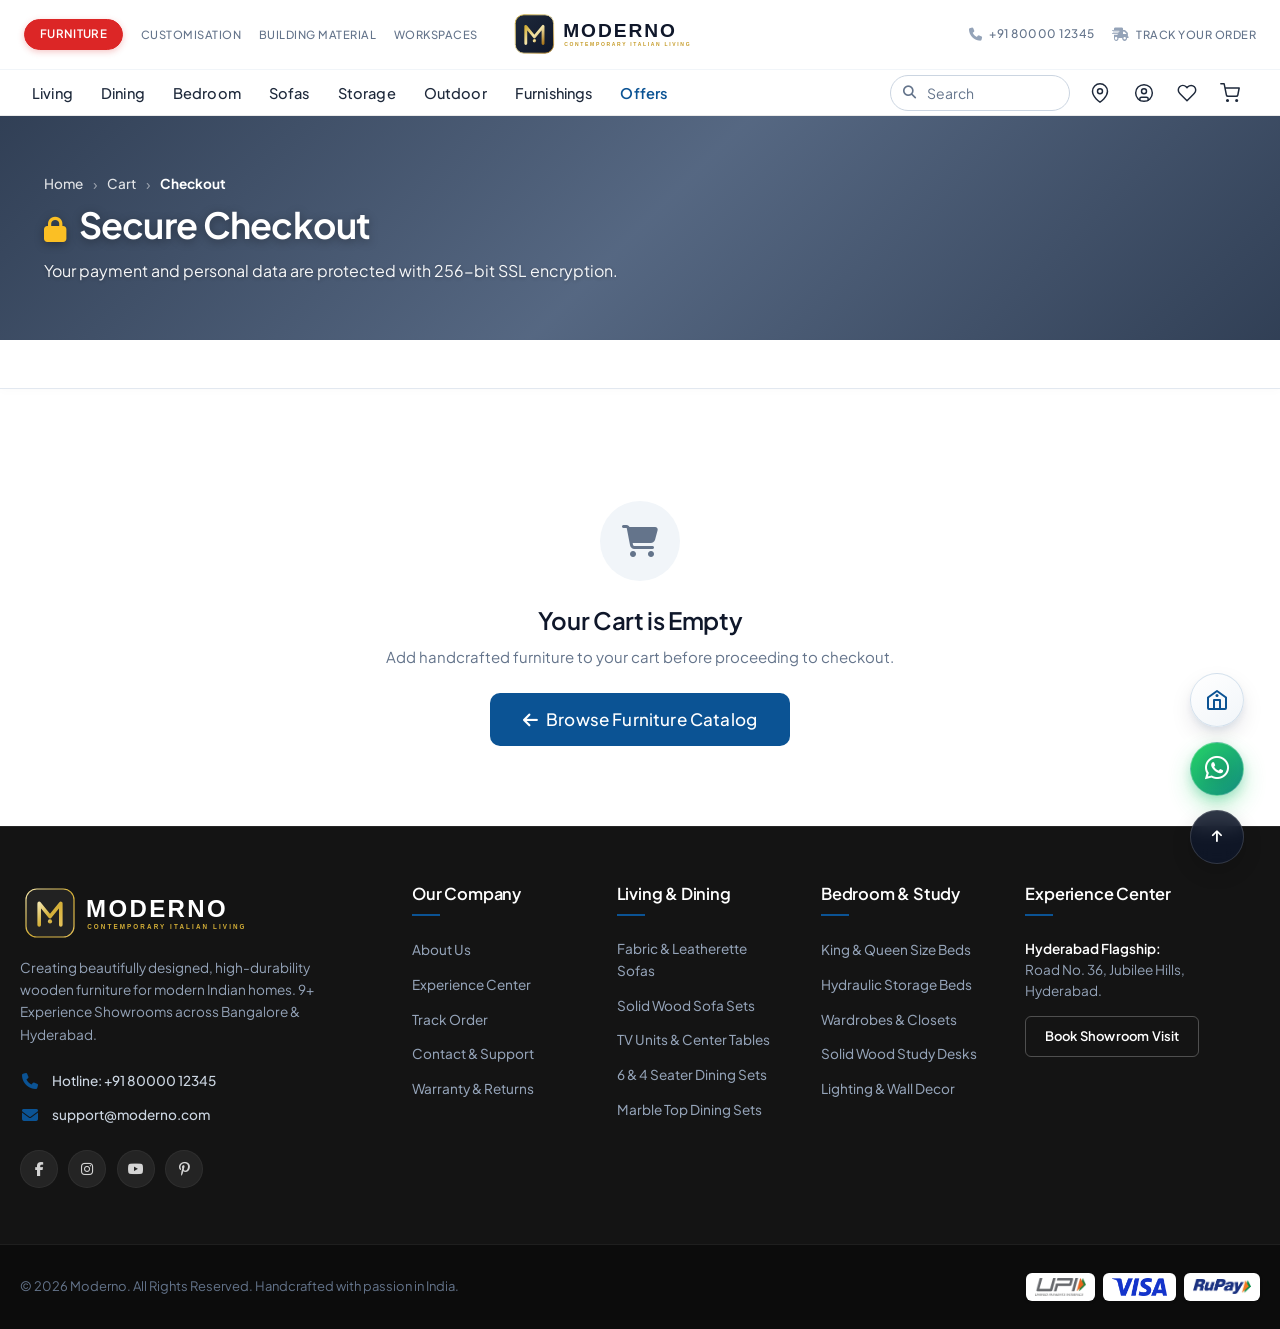
==== checkout.html @ 1d5075e1 "Initial production static deployment" ====
<!DOCTYPE html>
<html lang="en">
<head>
    <meta charset="UTF-8">
    <meta name="viewport" content="width=device-width, initial-scale=1.0">
    <title>Checkout - MODERNO</title>
    <meta name="description" content="Complete your furniture purchase securely. Multiple payment options with 100% secure checkout.">
    <meta name="keywords" content="furniture, moderno, moderno furniture, luxury furniture, wooden furniture, sofa set, sheesham dining table, hydraulic storage bed, contemporary italian furniture">
    <meta property="og:title" content="Checkout - MODERNO">
    <meta property="og:description" content="Complete your furniture purchase securely. Multiple payment options with 100% secure checkout.">
    <link rel="icon" href="images/favicon.svg?v=4b44a3b1">
    
    <!-- Font Awesome 6 Icons -->
    <link rel="stylesheet" href="https://cdnjs.cloudflare.com/ajax/libs/font-awesome/6.5.2/css/all.min.css" integrity="sha512-SnH5WK+bZxgPHs44uWIX+LLJAJ9/2PkPKZ5QiAj6Ta86w+fsb2TkcmfRyVX3pBnMFcV7oQPJkl9QevSCWr3W6A==" crossorigin="anonymous" referrerpolicy="no-referrer" />
    
    <!-- SweetAlert2 Modal Engine -->
    <script src="https://cdn.jsdelivr.net/npm/sweetalert2@11"></script>
    
    <!-- CSS Stylesheets -->
    <link rel="stylesheet" href="css/style.css?v=1791095594">
    <link rel="stylesheet" href="css/components.css?v=1791095594">
    <link rel="stylesheet" href="css/responsive.css?v=1791095594">



        <style>
        
    /* ===== MULTI-STEP CHECKOUT STYLES ===== */
    .co-hero {
        background: url("https://lookinggoodfurnituremedia.s3.amazonaws.com/default/4-636.jpg") center center / cover no-repeat !important;
        padding: 3.5rem 1.5rem;
        color: #ffffff !important;
        position: relative;
        overflow: hidden;
    }
    .co-hero::before {
        content: "";
        position: absolute;
        inset: 0;
        background: linear-gradient(135deg, rgba(13,30,56,0.85) 0%, rgba(20,45,82,0.72) 50%, rgba(13,30,56,0.85) 100%);
        z-index: 1;
    }
    .co-hero .container {
        position: relative;
        z-index: 2;
    }
    .co-hero h1 { font-size: 2.25rem; font-weight: 650; margin-bottom: 0.35rem; color: #ffffff !important; text-shadow: 0 2px 10px rgba(0,0,0,0.4); letter-spacing: -0.02em; }
    .co-hero p { font-size: 1rem; color: #ffffff !important; text-shadow: 0 1px 4px rgba(0,0,0,0.3); opacity: 0.95; font-weight: 400; line-height: 1.6; }

    /* Modern Exact Multi-Step Progress Bar matching reference design */
    .co-progress-section {
        background: #ffffff;
        border-bottom: 1px solid var(--border-color);
        padding: 1.5rem 0;
        margin-bottom: 2rem;
        box-shadow: 0 2px 10px rgba(0,0,0,0.02);
    }
    .co-steps {
        display: flex;
        align-items: center;
        justify-content: space-between;
        max-width: 900px;
        margin: 0 auto;
        padding: 0 1rem;
    }
    .co-step {
        display: flex;
        align-items: center;
        gap: 0.65rem;
        flex-shrink: 0;
        cursor: pointer;
        transition: all 0.2s ease;
        user-select: none;
    }
    .co-step.disabled {
        cursor: not-allowed;
        opacity: 0.85;
    }
    .co-step-num {
        width: 32px;
        height: 32px;
        border-radius: 50%;
        border: 2px solid #d1d5db;
        display: flex;
        align-items: center;
        justify-content: center;
        font-size: 0.8125rem;
        font-weight: 600;
        color: #6b7280;
        background: #ffffff;
        transition: all 0.3s cubic-bezier(0.4, 0, 0.2, 1);
        flex-shrink: 0;
    }
    .co-step.active .co-step-num {
        background: #0b5394;
        border-color: #0b5394;
        color: #ffffff;
        box-shadow: 0 0 0 4px rgba(11, 83, 148, 0.18);
        transform: scale(1.05);
    }
    .co-step.done .co-step-num {
        background: #16a34a;
        border-color: #16a34a;
        color: #ffffff;
    }
    .co-step.done .co-step-num i {
        font-size: 0.8125rem;
    }
    .co-step-label {
        font-size: 0.875rem;
        font-weight: 500;
        color: #6b7280;
        white-space: nowrap;
        transition: color 0.2s ease;
    }
    .co-step.active .co-step-label {
        color: #0b5394;
        font-weight: 600;
    }
    .co-step.done .co-step-label {
        color: #16a34a;
        font-weight: 600;
    }
    .co-step-line {
        flex: 1;
        height: 2.5px;
        background: #e5e7eb;
        margin: 0 1rem;
        min-width: 24px;
        transition: background 0.4s ease;
        border-radius: 999px;
    }
    .co-step-line.done {
        background: #16a34a;
    }

    /* Checkout 2-Column Grid Layout */
    .co-layout {
        display: grid;
        grid-template-columns: 1fr 380px;
        gap: 2rem;
        align-items: start;
        padding-bottom: 5rem;
    }

    /* Step Panels */
    .co-step-panel {
        display: none;
        animation: fadeIn 0.3s ease-in-out;
    }
    .co-step-panel.active {
        display: block;
    }
    @keyframes fadeIn {
        from { opacity: 0; transform: translateY(8px); }
        to { opacity: 1; transform: translateY(0); }
    }

    /* Form Cards */
    .co-card {
        background: #ffffff;
        border: 1px solid var(--border-color);
        border-radius: 16px;
        overflow: hidden;
        margin-bottom: 1.5rem;
        box-shadow: 0 2px 8px rgba(0,0,0,0.03);
    }
    .co-card-header {
        display: flex;
        align-items: center;
        justify-content: space-between;
        padding: 1.1rem 1.5rem;
        background: var(--bg-utility);
        border-bottom: 1px solid var(--border-color);
    }
    .co-card-header-left {
        display: flex;
        align-items: center;
        gap: 0.75rem;
    }
    .co-card-icon {
        width: 36px;
        height: 36px;
        border-radius: 10px;
        background: linear-gradient(135deg, var(--primary), #1e3a68);
        color: #ffffff;
        display: flex;
        align-items: center;
        justify-content: center;
        font-size: 1rem;
        flex-shrink: 0;
    }
    .co-card-header h3 { font-size: 1.05rem; font-weight: 600; color: var(--text-main); margin: 0; }
    .co-card-body { padding: 1.5rem; }

    /* Form Inputs */
    .co-form-row { display: grid; grid-template-columns: 1fr 1fr; gap: 1rem; margin-bottom: 1rem; }
    .co-form-row.single { grid-template-columns: 1fr; }
    .co-form-row.triple { grid-template-columns: 1fr 1fr 1fr; }
    .co-field { display: flex; flex-direction: column; gap: 0.4rem; }
    .co-label { font-size: 0.8125rem; font-weight: 500; color: var(--text-main); }
    .co-label .req { color: #ef4444; }
    .co-input, .co-select, .co-textarea {
        padding: 0.75rem 1rem;
        border: 1.5px solid var(--border-color);
        border-radius: 10px;
        font-size: 0.875rem;
        font-family: inherit;
        color: var(--text-main);
        background: #ffffff;
        transition: border-color 0.2s, box-shadow 0.2s;
        width: 100%;
        box-sizing: border-box;
    }
    .co-input:focus, .co-select:focus, .co-textarea:focus {
        outline: none;
        border-color: var(--primary);
        box-shadow: 0 0 0 3px rgba(11,83,148,0.12);
    }
    .co-input.error, .co-select.error {
        border-color: #ef4444 !important;
        box-shadow: 0 0 0 3px rgba(239,68,68,0.12) !important;
    }
    .co-input-icon-wrap { position: relative; }
    .co-input-icon-wrap .co-input { padding-left: 2.75rem; }
    .co-input-icon {
        position: absolute;
        left: 1rem;
        top: 50%;
        transform: translateY(-50%);
        color: var(--text-muted);
        font-size: 0.9375rem;
        pointer-events: none;
    }
    .co-textarea { resize: vertical; min-height: 80px; }
    .field-hint { font-size: 0.725rem; color: var(--text-muted); font-weight: 400; }

    /* Summary Review Pill inside steps */
    .co-review-box {
        background: #f8fafc;
        border: 1px solid var(--border-color);
        border-radius: 12px;
        padding: 1rem 1.25rem;
        margin-bottom: 1.25rem;
        display: flex;
        align-items: center;
        justify-content: space-between;
    }
    .co-review-info { font-size: 0.875rem; color: var(--text-main); line-height: 1.5; font-weight: 400; }
    .co-review-title { font-weight: 600; font-size: 0.9375rem; margin-bottom: 0.2rem; color: var(--text-main); }
    .co-edit-btn {
        background: none;
        border: 1px solid var(--primary);
        color: var(--primary);
        font-size: 0.75rem;
        font-weight: 500;
        padding: 0.35rem 0.85rem;
        border-radius: 8px;
        cursor: pointer;
        transition: all 0.2s;
    }
    .co-edit-btn:hover { background: var(--primary); color: #fff; }

    /* Delivery / Shipping Options */
    .delivery-options { display: flex; flex-direction: column; gap: 0.85rem; }
    .delivery-option {
        display: flex;
        align-items: center;
        gap: 1rem;
        padding: 1.1rem 1.25rem;
        border: 1.5px solid var(--border-color);
        border-radius: 12px;
        cursor: pointer;
        transition: all 0.2s;
        background: #ffffff;
    }
    .delivery-option:hover { border-color: var(--primary); background: #f0f7ff; }
    .delivery-option.selected { border-color: var(--primary); background: #f0f7ff; box-shadow: 0 0 0 2px rgba(11,83,148,0.15); }
    .delivery-option input[type="radio"] { accent-color: var(--primary); width: 18px; height: 18px; flex-shrink: 0; }
    .delivery-option-icon { width: 44px; height: 44px; border-radius: 10px; background: #e0f2fe; color: #0284c7; display: flex; align-items: center; justify-content: center; font-size: 1.2rem; flex-shrink: 0; }
    .delivery-option-info { flex: 1; }
    .delivery-option-title { font-size: 0.9375rem; font-weight: 600; color: var(--text-main); }
    .delivery-option-desc { font-size: 0.75rem; color: var(--text-muted); margin-top: 0.15rem; font-weight: 400; }
    .delivery-option-price { font-size: 0.875rem; font-weight: 600; color: #16a34a; }

    /* Payment Options */
    .payment-options { display: flex; flex-direction: column; gap: 0.85rem; }
    .payment-option {
        display: flex;
        align-items: center;
        gap: 1rem;
        padding: 1.1rem 1.25rem;
        border: 1.5px solid var(--border-color);
        border-radius: 12px;
        cursor: pointer;
        transition: all 0.2s;
        background: #ffffff;
    }
    .payment-option:hover { border-color: var(--primary); background: #f0f7ff; }
    .payment-option.selected { border-color: var(--primary); background: #f0f7ff; box-shadow: 0 0 0 2px rgba(11,83,148,0.15); }
    .payment-option input[type="radio"] { accent-color: var(--primary); width: 18px; height: 18px; flex-shrink: 0; }
    .payment-option-icon { width: 44px; height: 44px; border-radius: 10px; background: #f8fafc; border: 1px solid var(--border-color); color: var(--primary); display: flex; align-items: center; justify-content: center; font-size: 1.25rem; flex-shrink: 0; }
    .payment-option-info { flex: 1; }
    .payment-option-title { font-size: 0.9375rem; font-weight: 600; color: var(--text-main); }
    .payment-option-sub { font-size: 0.75rem; color: var(--text-muted); margin-top: 0.15rem; font-weight: 400; }
    .payment-option-badge { font-size: 0.7rem; font-weight: 600; background: #dcfce7; color: #15803d; border-radius: 999px; padding: 0.2rem 0.65rem; white-space: nowrap; }

    /* Step Navigation Buttons */
    .co-step-actions {
        display: flex;
        align-items: center;
        justify-content: space-between;
        gap: 1rem;
        margin-top: 1.5rem;
        flex-wrap: wrap;
    }
    .co-btn-next {
        padding: 0.9rem 1.8rem;
        font-size: 0.9375rem;
        font-weight: 500;
        border-radius: 12px;
        background: linear-gradient(135deg, var(--primary) 0%, #1e3a68 100%);
        color: #ffffff;
        border: none;
        cursor: pointer;
        transition: all 0.25s;
        display: inline-flex;
        align-items: center;
        gap: 0.6rem;
        margin-left: auto;
    }
    .co-btn-next:hover { transform: translateY(-2px); box-shadow: 0 8px 24px rgba(11,83,148,0.3); }
    .co-btn-back {
        padding: 0.9rem 1.4rem;
        font-size: 0.875rem;
        font-weight: 500;
        border-radius: 12px;
        background: #ffffff;
        color: var(--text-main);
        border: 1.5px solid var(--border-color);
        cursor: pointer;
        transition: all 0.2s;
        display: inline-flex;
        align-items: center;
        gap: 0.5rem;
    }
    .co-btn-back:hover { background: #f8fafc; border-color: var(--text-muted); }

    /* Place Order Button */
    .co-place-btn {
        width: 100%;
        padding: 1.15rem;
        font-size: 1.05rem;
        font-weight: 500;
        border-radius: 12px;
        background: linear-gradient(135deg, #16a34a 0%, #15803d 100%);
        color: #ffffff;
        border: none;
        cursor: pointer;
        transition: all 0.25s;
        display: flex;
        align-items: center;
        justify-content: center;
        gap: 0.6rem;
        margin-top: 1rem;
    }
    .co-place-btn:hover { transform: translateY(-2px); box-shadow: 0 8px 24px rgba(22, 163, 74, 0.35); }
    .co-place-btn:disabled { opacity: 0.75; cursor: not-allowed; transform: none; }

    /* Right Order Summary Sticky */
    .co-summary-panel { position: sticky; top: 100px; }
    .co-summary-card { background: #ffffff; border: 1px solid var(--border-color); border-radius: 16px; overflow: hidden; margin-bottom: 1rem; box-shadow: 0 2px 8px rgba(0,0,0,0.03); }
    .co-summary-header { padding: 1.1rem 1.5rem; background: var(--bg-utility); border-bottom: 1px solid var(--border-color); font-size: 1rem; font-weight: 600; color: var(--text-main); display: flex; align-items: center; justify-content: space-between; }
    .co-summary-body { padding: 1.25rem 1.5rem; }

    .co-order-item { display: flex; gap: 0.85rem; padding: 0.75rem 0; border-bottom: 1px dashed var(--border-color); }
    .co-order-item:last-child { border-bottom: none; }
    .co-order-item-img { width: 56px; height: 50px; border-radius: 8px; overflow: hidden; border: 1px solid var(--border-color); background: #f8fafc; flex-shrink: 0; }
    .co-order-item-img img { width: 100%; height: 100%; object-fit: contain; padding: 3px; }
    .co-order-item-info { flex: 1; min-width: 0; }
    .co-order-item-name { font-size: 0.8125rem; font-weight: 600; color: var(--text-main); line-height: 1.35; margin-bottom: 0.2rem; }
    .co-order-item-meta { font-size: 0.7rem; color: var(--text-muted); font-weight: 400; }
    .co-order-item-price { font-size: 0.875rem; font-weight: 600; color: var(--text-main); white-space: nowrap; }

    .co-total-row { display: flex; justify-content: space-between; align-items: center; padding: 0.5rem 0; font-size: 0.8125rem; border-bottom: 1px dashed var(--border-color); }
    .co-total-row:last-child { border-bottom: none; }
    .co-total-row .label { color: var(--text-muted); font-weight: 500; }
    .co-total-row .val { font-weight: 600; color: var(--text-main); }
    .co-total-row.grand { padding-top: 0.85rem; margin-top: 0.35rem; border-top: 2px solid var(--border-color); border-bottom: none; }
    .co-total-row.grand .label { font-weight: 600; color: var(--text-main); font-size: 1rem; }
    .co-total-row.grand .val { font-weight: 650; color: #0b5394; font-size: 1.25rem; }
    .co-total-row.savings .val { color: #16a34a; }

    .co-trust-strip { display: flex; align-items: center; justify-content: center; gap: 1.5rem; padding: 0.85rem; background: linear-gradient(90deg,#f0fdf4,#f0f7ff); border-radius: 10px; margin-bottom: 1rem; flex-wrap: wrap; }
    .co-trust-item { display: flex; align-items: center; gap: 0.4rem; font-size: 0.725rem; font-weight: 500; color: var(--text-muted); }
    .co-trust-item i { color: #16a34a; font-size: 0.875rem; }

    /* Empty Cart State */
    .co-empty { text-align: center; padding: 5rem 2rem; }
    .co-empty-icon { width: 80px; height: 80px; background: #f1f5f9; border-radius: 50%; display: flex; align-items: center; justify-content: center; margin: 0 auto 1.5rem; color: var(--text-muted); font-size: 2rem; }
    .co-empty h3 { font-size: 1.5rem; font-weight: 600; margin-bottom: 0.5rem; letter-spacing: -0.015em; }
    .co-empty p { color: var(--text-muted); margin-bottom: 1.5rem; font-weight: 400; line-height: 1.6; }

    /* Order Placed Success Screen */
    .co-success {
        display: none;
        text-align: center;
        padding: 4rem 2rem;
        background: #ffffff;
        border: 1px solid var(--border-color);
        border-radius: 16px;
        margin-bottom: 4rem;
        box-shadow: 0 8px 30px rgba(0,0,0,0.06);
    }
    .co-success-icon {
        width: 88px;
        height: 88px;
        border-radius: 50%;
        background: linear-gradient(135deg, #dcfce7, #bbf7d0);
        color: #16a34a;
        display: flex;
        align-items: center;
        justify-content: center;
        margin: 0 auto 1.5rem;
        font-size: 2.5rem;
        animation: scalePop 0.5s cubic-bezier(0.175, 0.885, 0.32, 1.275);
    }
    @keyframes scalePop { 0% { transform: scale(0); } 100% { transform: scale(1); } }
    .co-success h2 { font-size: 2.25rem; font-weight: 650; color: #15803d; margin-bottom: 0.5rem; letter-spacing: -0.02em; }
    .co-success p { color: var(--text-muted); max-width: 520px; margin: 0 auto 1.75rem; line-height: 1.65; font-size: 0.95rem; font-weight: 400; }
    .co-order-id { background: #f0fdf4; border: 1.5px solid #86efac; border-radius: 12px; padding: 0.85rem 1.75rem; display: inline-block; font-size: 1rem; font-weight: 600; color: #15803d; margin-bottom: 2rem; }

    @keyframes spin { from{transform:rotate(0deg)} to{transform:rotate(360deg)} }

    @media (max-width: 900px) {
        .co-layout { grid-template-columns: 1fr; }
        .co-summary-panel { position: static; }
        .co-steps { overflow-x: auto; padding-bottom: 0.5rem; }
        .co-step-label { font-size: 0.75rem; }
    }
    @media (max-width: 600px) {
        .co-form-row { grid-template-columns: 1fr; }
        .co-form-row.triple { grid-template-columns: 1fr 1fr; }
        .co-hero h1 { font-size: 1.4rem; }
        .co-step-line { min-width: 12px; margin: 0 0.4rem; }
    }
    </style>
        <script>
        window.isUserLoggedIn = false;
    </script>
</head>
<body>


    <!-- 2. TOP UTILITY & BRAND BAR (SCROLLS NATURALLY) -->
    <div class="site-header-top">
        <div class="header-top-container">
                <!-- Left Department Tabs / Links -->
                <div class="top-nav-left-links">
                    <a href="shop.html" class="top-nav-pill-btn active">FURNITURE</a>
                    <a href="about#customisation" class="top-nav-text-link">CUSTOMISATION</a>
                    <a href="shop.html?category=material-timber" class="top-nav-text-link">BUILDING MATERIAL</a>
                    <a href="shop.html?category=office" class="top-nav-text-link">WORKSPACES</a>
                </div>

                <!-- Center Brand Logo -->
                <div class="top-nav-center-logo">
                    <a href="index.html" class="brand-logo" aria-label="MODERNO Home">
                        <img src="images/logo.svg" alt="MODERNO Logo" onerror="this.style.display='none'; this.nextElementSibling.style.display='flex';">
                        <div class="logo-fallback" style="display:none;">
                            <span class="brand-title">MODERNO</span>
                            <span class="brand-sub">LUXURY FURNITURE</span>
                        </div>
                    </a>
                </div>

                <!-- Right Utility Links (Phone, Track Order) -->
                <div class="top-nav-right-links">
                    <a href="tel:+918000012345" class="top-nav-util-item top-nav-phone-item" title="Call Us Toll Free">
                        <i class="fa-solid fa-phone top-nav-icon"></i>
                        <span class="top-nav-phone-text">+91 80000 12345</span>
                    </a>
                    <a href="track-order.html" class="top-nav-util-item top-nav-desktop-only" title="Track Your Order">
                        <i class="fa-solid fa-truck-fast top-nav-icon"></i>
                        <span>TRACK YOUR ORDER</span>
                    </a>

                    <!-- Mobile-Only 3 Top Header Actions: Search, Visit Store, Wishlist -->
                    <button type="button" class="top-nav-mobile-btn mobile-search-btn" onclick="toggleMobileSearch()" title="Search Products" aria-label="Search Products">
                        <svg viewBox="0 0 24 24" width="16" height="16" fill="none" stroke="currentColor" stroke-width="2" stroke-linecap="round" stroke-linejoin="round">
                            <circle cx="11" cy="11" r="8"></circle>
                            <line x1="21" y1="21" x2="16.65" y2="16.65"></line>
                        </svg>
                    </button>
                    <a href="stores.html" class="top-nav-mobile-btn mobile-store-btn" title="Find a Store" aria-label="Find a Store">
                        <svg viewBox="0 0 24 24" width="16" height="16" fill="none" stroke="currentColor" stroke-width="1.8" stroke-linecap="round" stroke-linejoin="round">
                            <path d="M21 10c0 7-9 13-9 13s-9-6-9-13a9 9 0 0 1 18 0z"></path>
                            <circle cx="12" cy="10" r="3"></circle>
                        </svg>
                    </a>
                    <a href="wishlist.html" class="top-nav-mobile-btn mobile-wishlist-btn" onclick="handleWishlistButtonClick(event)" title="Wishlist" aria-label="Wishlist">
                        <svg viewBox="0 0 24 24" width="16" height="16" fill="none" stroke="currentColor" stroke-width="1.8" stroke-linecap="round" stroke-linejoin="round">
                            <path d="M20.84 4.61a5.5 5.5 0 0 0-7.78 0L12 5.67l-1.06-1.06a5.5 5.5 0 0 0-7.78 7.78l1.06 1.06L12 21.23l7.78-7.78 1.06-1.06a5.5 5.5 0 0 0 0-7.78z"></path>
                        </svg>
                        <span class="action-badge wishlist-count-badge" style="display:none;">0</span>
                    </a>

                    <!-- Mobile Menu Hamburger Button -->
                    <button type="button" class="header-menu-hamburger mobile-only-hamburger" id="mobileMenuBtn" onclick="openMobileNav()" title="Open Navigation Menu" aria-label="Open Navigation Menu">
                        <span class="hamburger-line"></span>
                        <span class="hamburger-line"></span>
                        <span class="hamburger-line"></span>
                    </button>
                </div>
            </div>
        </div>

        <!-- Mobile Expandable Search Bar -->
        <div class="mobile-search-bar-wrap" id="mobileSearchWrap">
            <div class="mobile-search-inner-box">
                <form class="mobile-search-form" action="shop.html" method="GET">
                    <i class="fa-solid fa-magnifying-glass mobile-search-form-icon"></i>
                    <input type="text" name="search" id="mobileSearchInput" class="search-input mobile-search-input" placeholder="Search sofas, beds, dining sets..." autocomplete="off">
                    <button type="button" class="mobile-search-clear-btn" onclick="toggleMobileSearch(false)" aria-label="Close search">
                        <i class="fa-solid fa-xmark"></i>
                    </button>
                </form>
                <div class="search-dropdown mobile-search-dropdown" id="mobileSearchDropdown"></div>
            </div>
        </div>

        <script>
            function toggleMobileSearch(forceState) {
                const searchWrap = document.getElementById('mobileSearchWrap');
                const searchInput = document.getElementById('mobileSearchInput');
                if (!searchWrap) return;
                
                const shouldOpen = (forceState !== undefined) ? forceState : !searchWrap.classList.contains('active');
                if (shouldOpen) {
                    searchWrap.classList.add('active');
                    setTimeout(() => { if (searchInput) searchInput.focus(); }, 100);
                } else {
                    searchWrap.classList.remove('active');
                    const dropdown = document.getElementById('mobileSearchDropdown');
                    if (dropdown) dropdown.classList.remove('active');
                }
            }

            function toggleHeaderSearch(forceState) {
                const searchBar = document.getElementById('headerSearchBar');
                const searchInput = document.getElementById('headerSearchInput');
                if (!searchBar) return;
                
                const shouldOpen = (forceState !== undefined) ? forceState : !searchBar.classList.contains('active');
                if (shouldOpen) {
                    searchBar.classList.add('active');
                    setTimeout(() => { if (searchInput) searchInput.focus(); }, 100);
                } else {
                    searchBar.classList.remove('active');
                    const dropdown = document.getElementById('headerSearchDropdown');
                    if (dropdown) dropdown.classList.remove('active');
                }
            }
            document.addEventListener('keydown', function(e) {
                if (e.key === 'Escape') {
                    toggleHeaderSearch(false);
                    toggleMobileSearch(false);
                }
            });
            document.addEventListener('click', function(e) {
                if (!e.target.closest('#mobileSearchWrap') && !e.target.closest('.mobile-search-btn')) {
                    const searchWrap = document.getElementById('mobileSearchWrap');
                    if (searchWrap && searchWrap.classList.contains('active')) {
                        toggleMobileSearch(false);
                    }
                }
            });
        </script>


    <!-- 3. STICKY SECONDARY NAVBAR (FIXED AT TOP ON SCROLL) -->
    <header class="site-header">
        <nav class="header-nav">
            <div class="header-nav-container">
                <!-- Left/Center: Dynamic Category Navigation Links -->
                <ul class="nav-list">
                                            <li class="nav-item has-dropdown  ">
                            <a href="shop.html?category=living" class="nav-link  ">
                                <span>Living</span>
                            </a>
                            
                                                        <div class="mega-dropdown dynamic-nav-dropdown">
                                <div class="mega-dropdown-split-grid">
                                    <!-- Left Side: Balanced Columns with Vertical Dividers -->
                                                                        <div class="mega-nav-columns-wrap">
                                                                                    <div class="mega-nav-col">
                                                <h4 class="mega-nav-col-title">
                                                                                                            <a href="shop.html?category=living">
                                                            <span class="mega-heading-icon" style="width:20px; height:20px;" aria-hidden="true"><svg viewBox="0 0 24 24" fill="none" xmlns="http://www.w3.org/2000/svg" style="width:100%; height:100%; display:block;">
                <!-- Tall elegant chair backrest with vertical slats -->
                <path d="M7 3C7 2.4 7.4 2 8 2H16C16.6 2 17 2.4 17 3V11H7V3Z" fill="#0B5394"/>
                <line x1="10" y1="3" x2="10" y2="10" stroke="#083E70" stroke-width="1.2"/>
                <line x1="14" y1="3" x2="14" y2="10" stroke="#083E70" stroke-width="1.2"/>
                <!-- Red padded seat cushion -->
                <rect x="5" y="11" width="14" height="4" rx="1.5" fill="#C8102E"/>
                <!-- Splayed chair legs & stretcher -->
                <line x1="7" y1="15" x2="5" y2="22" stroke="#0B5394" stroke-width="1.8" stroke-linecap="round"/>
                <line x1="17" y1="15" x2="19" y2="22" stroke="#0B5394" stroke-width="1.8" stroke-linecap="round"/>
                <line x1="6" y1="18.5" x2="18" y2="18.5" stroke="#083E70" stroke-width="1.2"/>
            </svg></span>                                                            <span class="mega-heading-title-text">Living Chairs</span>
                                                        </a>
                                                                                                    </h4>
                                                <ul class="mega-nav-col-list">
                                                                                                            <li>
                                                            <a href="shop.html?category=living">
                                                                All Living Chairs                                                                                                                            </a>
                                                        </li>
                                                                                                            <li>
                                                            <a href="shop.html?category=living&amp;type=armchair">
                                                                Armchairs                                                                                                                            </a>
                                                        </li>
                                                                                                            <li>
                                                            <a href="shop.html?category=living&amp;type=lounge">
                                                                Lounge Chairs                                                                                                                            </a>
                                                        </li>
                                                                                                            <li>
                                                            <a href="shop.html?category=recliners">
                                                                Recliners                                                                                                                            </a>
                                                        </li>
                                                                                                            <li>
                                                            <a href="shop.html?category=living&amp;type=rocking">
                                                                Rocking Chairs                                                                                                                            </a>
                                                        </li>
                                                                                                            <li>
                                                            <a href="shop.html?category=living&amp;type=accent">
                                                                Accent Chairs                                                                                                                            </a>
                                                        </li>
                                                                                                    </ul>
                                            </div>
                                                                                    <div class="mega-nav-col">
                                                <h4 class="mega-nav-col-title">
                                                                                                            <a href="shop.html?category=coffee-tables">
                                                            <span class="mega-heading-icon" style="width:20px; height:20px;" aria-hidden="true"><svg viewBox="0 0 24 24" fill="none" xmlns="http://www.w3.org/2000/svg" style="width:100%; height:100%; display:block;">
                <!-- Red coffee cup with steam -->
                <rect x="9" y="4" width="3" height="3" rx="0.6" fill="#C8102E"/>
                <path d="M12 5H13C13.5 5 13.5 6.5 13 6.5H12" stroke="#C8102E" stroke-width="0.8"/>
                <!-- Blue oval coffee table top -->
                <ellipse cx="12" cy="10" rx="10" ry="3.5" fill="#0B5394"/>
                <!-- Red magazine/runner underlay -->
                <rect x="14" y="9" width="4" height="1.5" rx="0.4" fill="#C8102E"/>
                <!-- Mid-century angled legs -->
                <line x1="6" y1="12" x2="4" y2="21" stroke="#0B5394" stroke-width="1.8" stroke-linecap="round"/>
                <line x1="18" y1="12" x2="20" y2="21" stroke="#0B5394" stroke-width="1.8" stroke-linecap="round"/>
                <line x1="12" y1="13" x2="12" y2="20" stroke="#0B5394" stroke-width="1.5" stroke-linecap="round"/>
            </svg></span>                                                            <span class="mega-heading-title-text">Table</span>
                                                        </a>
                                                                                                    </h4>
                                                <ul class="mega-nav-col-list">
                                                                                                            <li>
                                                            <a href="shop.html?category=coffee-tables">
                                                                All Tables                                                                                                                            </a>
                                                        </li>
                                                                                                            <li>
                                                            <a href="shop.html?category=coffee-tables">
                                                                Coffee Tables                                                                                                                            </a>
                                                        </li>
                                                                                                            <li>
                                                            <a href="shop.html?category=coffee-tables">
                                                                Side &amp; End Tables                                                                                                                            </a>
                                                        </li>
                                                                                                            <li>
                                                            <a href="shop.html?category=coffee-tables">
                                                                Console Tables                                                                                                                            </a>
                                                        </li>
                                                                                                            <li>
                                                            <a href="shop.html?category=coffee-tables">
                                                                Nest of Tables                                                                                                                            </a>
                                                        </li>
                                                                                                    </ul>
                                            </div>
                                                                                    <div class="mega-nav-col">
                                                <h4 class="mega-nav-col-title">
                                                                                                            <a href="shop.html?category=storage">
                                                            <span class="mega-heading-icon" style="width:20px; height:20px;" aria-hidden="true"><svg viewBox="0 0 24 24" fill="none" xmlns="http://www.w3.org/2000/svg" style="width:100%; height:100%; display:block;">
                <!-- TV screen -->
                <rect x="6" y="3" width="12" height="8" rx="1" fill="#0B5394"/>
                <rect x="8" y="4.5" width="8" height="5" rx="0.5" fill="#C8102E"/>
                <line x1="12" y1="11" x2="12" y2="13" stroke="#0B5394" stroke-width="2"/>
                <!-- Wide TV Console Credenza -->
                <rect x="2" y="13" width="20" height="7" rx="1.5" fill="#0B5394"/>
                <!-- 3 Red Media Bays -->
                <rect x="4" y="15" width="4.5" height="3.5" rx="0.6" fill="#C8102E"/>
                <rect x="9.75" y="15" width="4.5" height="3.5" rx="0.6" fill="#C8102E"/>
                <rect x="15.5" y="15" width="4.5" height="3.5" rx="0.6" fill="#C8102E"/>
                <line x1="5" y1="20" x2="4" y2="23" stroke="#0B5394" stroke-width="1.8" stroke-linecap="round"/>
                <line x1="19" y1="20" x2="20" y2="23" stroke="#0B5394" stroke-width="1.8" stroke-linecap="round"/>
            </svg></span>                                                            <span class="mega-heading-title-text">Living Storage</span>
                                                        </a>
                                                                                                    </h4>
                                                <ul class="mega-nav-col-list">
                                                                                                            <li>
                                                            <a href="shop.html?category=storage">
                                                                All Living Storage                                                                                                                            </a>
                                                        </li>
                                                                                                            <li>
                                                            <a href="shop.html?category=tv-units">
                                                                TV Units                                                                                                                            </a>
                                                        </li>
                                                                                                            <li>
                                                            <a href="shop.html?category=bookshelves">
                                                                Bookshelves                                                                                                                            </a>
                                                        </li>
                                                                                                            <li>
                                                            <a href="shop.html?category=shoe-racks">
                                                                Shoe Racks                                                                                                                            </a>
                                                        </li>
                                                                                                            <li>
                                                            <a href="shop.html?category=storage">
                                                                Display Units                                                                                                                            </a>
                                                        </li>
                                                                                                    </ul>
                                            </div>
                                                                            </div>
                                    
                                    <!-- Right Side: 3 Promotional Cards / Showcases (Durian Style) -->
                                                                        <div class="mega-promo-cards-wrap">
                                                                                                                                    <!-- Card Style 1: Gold / Mustard Typography Offer Banner -->
                                                <a href="shop.html?category=living" class="mega-promo-card mega-promo-card-gold" title="Furniture Built for the Way">
                                                    <div class="gold-banner-inner">
                                                        <span class="gold-banner-tag">Furniture Built</span>
                                                        <span class="gold-banner-mid">for the Way</span>
                                                        <span class="gold-banner-life">LIFE ACTUALLY HAPPENS</span>
                                                        <div class="gold-banner-offer-box">
                                                            <span class="gold-banner-offer-sub">NOW AT UPTO</span>
                                                            <span class="gold-banner-offer-pct">50<span class="pct-sign">%<sup>*</sup></span></span>
                                                            <span class="gold-banner-off">OFF</span>
                                                        </div>
                                                    </div>
                                                </a>
                                                                                                                                                                                <!-- Card Style 2: Showroom Photo / New Designs Showcase with CTA -->
                                                <a href="stores.html" class="mega-promo-card mega-promo-card-showcase" title="The Sale Feels Better In Store">
                                                    <div class="mega-promo-showcase-img-box">
                                                        <img src="images/promo_instore_bedroom.jpg" alt="The Sale Feels Better In Store" class="mega-promo-showcase-img" loading="lazy" onerror="window.handleImageError(this)">
                                                    </div>
                                                    <div class="mega-promo-showcase-content">
                                                        <h5 class="mega-promo-showcase-title">The Sale Feels Better In Store</h5>
                                                                                                                    <span class="mega-promo-showcase-cta">Visit Store Today</span>
                                                                                                            </div>
                                                </a>
                                                                                                                                                                                <!-- Card Style 2: Showroom Photo / New Designs Showcase with CTA -->
                                                <a href="shop.html?sort=newest" class="mega-promo-card mega-promo-card-showcase" title="70+ New Designs, Now On Sale">
                                                    <div class="mega-promo-showcase-img-box">
                                                        <img src="images/promo_new_arrivals_living.jpg" alt="70+ New Designs, Now On Sale" class="mega-promo-showcase-img" loading="lazy" onerror="window.handleImageError(this)">
                                                    </div>
                                                    <div class="mega-promo-showcase-content">
                                                        <h5 class="mega-promo-showcase-title">70+ New Designs, Now On Sale</h5>
                                                                                                                    <span class="mega-promo-showcase-cta">Shop New Arrivals</span>
                                                                                                            </div>
                                                </a>
                                                                                                                        </div>
                                                                    </div>
                            </div>
                                                    </li>
                                            <li class="nav-item has-dropdown  ">
                            <a href="shop.html?category=dining" class="nav-link  ">
                                <span>Dining</span>
                            </a>
                            
                                                        <div class="mega-dropdown dynamic-nav-dropdown">
                                <div class="mega-dropdown-split-grid">
                                    <!-- Left Side: Balanced Columns with Vertical Dividers -->
                                                                        <div class="mega-nav-columns-wrap">
                                                                                    <div class="mega-nav-col">
                                                <h4 class="mega-nav-col-title">
                                                                                                            <a href="shop.html?category=dining">
                                                            <span class="mega-heading-icon" style="width:20px; height:20px;" aria-hidden="true"><svg viewBox="0 0 24 24" fill="none" xmlns="http://www.w3.org/2000/svg" style="width:100%; height:100%; display:block;">
                <!-- 2 Top chair silhouettes -->
                <rect x="6" y="3" width="4" height="3" rx="0.6" fill="#0B5394"/>
                <rect x="14" y="3" width="4" height="3" rx="0.6" fill="#0B5394"/>
                <!-- Solid blue dining table top -->
                <rect x="3" y="6" width="18" height="4" rx="1" fill="#0B5394"/>
                <!-- Red dining table runner & centerpiece -->
                <rect x="8" y="7" width="8" height="2" rx="0.5" fill="#C8102E"/>
                <circle cx="12" cy="4.5" r="1.2" fill="#C8102E"/>
                <!-- 2 Bottom chair seats -->
                <rect x="6" y="15" width="4" height="2.5" rx="0.5" fill="#C8102E"/>
                <rect x="14" y="15" width="4" height="2.5" rx="0.5" fill="#C8102E"/>
                <!-- Sturdy table legs -->
                <line x1="5" y1="10" x2="4" y2="21" stroke="#0B5394" stroke-width="2" stroke-linecap="round"/>
                <line x1="19" y1="10" x2="20" y2="21" stroke="#0B5394" stroke-width="2" stroke-linecap="round"/>
            </svg></span>                                                            <span class="mega-heading-title-text">Dining Sets</span>
                                                        </a>
                                                                                                    </h4>
                                                <ul class="mega-nav-col-list">
                                                                                                            <li>
                                                            <a href="shop.html?category=dining">
                                                                Dining Collection                                                                                                                            </a>
                                                        </li>
                                                                                                            <li>
                                                            <a href="shop.html?category=dining">
                                                                All Dining Sets                                                                                                                            </a>
                                                        </li>
                                                                                                            <li>
                                                            <a href="shop.html?category=dining">
                                                                Premium Dining Sets                                                                                                                            </a>
                                                        </li>
                                                                                                            <li>
                                                            <a href="shop.html?category=dining">
                                                                Marble Dining Sets                                                                                                                            </a>
                                                        </li>
                                                                                                            <li>
                                                            <a href="shop.html?category=dining">
                                                                Solid Wood Dining Sets                                                                                                                            </a>
                                                        </li>
                                                                                                            <li>
                                                            <a href="shop.html?category=dining">
                                                                Glass Dining Sets                                                                                                                            </a>
                                                        </li>
                                                                                                            <li>
                                                            <a href="shop.html?category=4-seating-dining">
                                                                4 Seater Dining Sets                                                                                                                            </a>
                                                        </li>
                                                                                                            <li>
                                                            <a href="shop.html?category=6-seating-dining">
                                                                6 Seater Dining Sets                                                                                                                            </a>
                                                        </li>
                                                                                                            <li>
                                                            <a href="shop.html?category=6-seating-dining">
                                                                8 Seater Dining Sets                                                                                                                            </a>
                                                        </li>
                                                                                                    </ul>
                                            </div>
                                                                                    <div class="mega-nav-col">
                                                <h4 class="mega-nav-col-title">
                                                                                                            <a href="shop.html?category=dining-chairs">
                                                            <span class="mega-heading-icon" style="width:20px; height:20px;" aria-hidden="true"><svg viewBox="0 0 24 24" fill="none" xmlns="http://www.w3.org/2000/svg" style="width:100%; height:100%; display:block;">
                <path d="M2 8C2 6.9 2.9 6 4 6H20C21.1 6 22 6.9 22 8V15H2V8Z" fill="#0B5394"/>
                <path d="M1 10C1 8.9 1.9 8 3 8H5V15H2C1.4 15 1 14.6 1 14V10Z" fill="#0B5394"/>
                <path d="M23 10C23 8.9 22.1 8 21 8H19V15H22C22.6 15 23 14.6 23 14V10Z" fill="#0B5394"/>
                <!-- 3 Red Seat Cushions -->
                <rect x="4.5" y="10.5" width="4.5" height="4.5" rx="0.8" fill="#C8102E"/>
                <rect x="9.75" y="10.5" width="4.5" height="4.5" rx="0.8" fill="#C8102E"/>
                <rect x="15" y="10.5" width="4.5" height="4.5" rx="0.8" fill="#C8102E"/>
                <!-- Legs -->
                <line x1="4" y1="15" x2="3" y2="19" stroke="#0B5394" stroke-width="2" stroke-linecap="round"/>
                <line x1="20" y1="15" x2="21" y2="19" stroke="#0B5394" stroke-width="2" stroke-linecap="round"/>
            </svg></span>                                                            <span class="mega-heading-title-text">Dining Seating</span>
                                                        </a>
                                                                                                    </h4>
                                                <ul class="mega-nav-col-list">
                                                                                                            <li>
                                                            <a href="shop.html?category=dining-chairs">
                                                                All Dining Seating                                                                                                                            </a>
                                                        </li>
                                                                                                            <li>
                                                            <a href="shop.html?category=dining-chairs">
                                                                Dining Chairs                                                                                                                            </a>
                                                        </li>
                                                                                                            <li>
                                                            <a href="shop.html?category=dining">
                                                                Dining Benches                                                                                                                            </a>
                                                        </li>
                                                                                                            <li>
                                                            <a href="shop.html?category=dining">
                                                                Bar Stools                                                                                                                            </a>
                                                        </li>
                                                                                                    </ul>
                                            </div>
                                                                                    <div class="mega-nav-col">
                                                <h4 class="mega-nav-col-title">
                                                                                                            <a href="shop.html?category=storage">
                                                            <span class="mega-heading-icon" style="width:20px; height:20px;" aria-hidden="true"><svg viewBox="0 0 24 24" fill="none" xmlns="http://www.w3.org/2000/svg" style="width:100%; height:100%; display:block;">
                <!-- Glass cabinet top with wine glasses -->
                <rect x="4" y="3" width="16" height="10" rx="1" fill="#0B5394"/>
                <!-- Red wine bottles inside glass section -->
                <rect x="6" y="5" width="2" height="6" rx="0.5" fill="#C8102E"/>
                <rect x="9" y="6" width="2" height="5" rx="0.5" fill="#C8102E"/>
                <path d="M14 6L16 9V11H14V6Z" fill="#C8102E"/>
                <line x1="12" y1="3" x2="12" y2="13" stroke="#083E70" stroke-width="1"/>
                <!-- Bottom credenza base with red drawers -->
                <rect x="3" y="13" width="18" height="7" rx="1.2" fill="#0B5394"/>
                <rect x="5" y="15" width="6.5" height="3.5" rx="0.6" fill="#C8102E"/>
                <rect x="12.5" y="15" width="6.5" height="3.5" rx="0.6" fill="#C8102E"/>
                <line x1="5" y1="20" x2="4" y2="23" stroke="#0B5394" stroke-width="1.8" stroke-linecap="round"/>
                <line x1="19" y1="20" x2="20" y2="23" stroke="#0B5394" stroke-width="1.8" stroke-linecap="round"/>
            </svg></span>                                                            <span class="mega-heading-title-text">Dining Storage</span>
                                                        </a>
                                                                                                    </h4>
                                                <ul class="mega-nav-col-list">
                                                                                                            <li>
                                                            <a href="shop.html?category=storage">
                                                                All Dining Storage                                                                                                                            </a>
                                                        </li>
                                                                                                            <li>
                                                            <a href="shop.html?category=storage">
                                                                Chest Of Drawers                                                                                                                            </a>
                                                        </li>
                                                                                                            <li>
                                                            <a href="shop.html?category=storage">
                                                                Sideboards/Crockery Units                                                                                                                            </a>
                                                        </li>
                                                                                                            <li>
                                                            <a href="shop.html?category=storage">
                                                                Bar Cabinets                                                                                                                            </a>
                                                        </li>
                                                                                                    </ul>
                                            </div>
                                                                            </div>
                                    
                                    <!-- Right Side: 3 Promotional Cards / Showcases (Durian Style) -->
                                                                        <div class="mega-promo-cards-wrap">
                                                                                                                                    <!-- Card Style 1: Gold / Mustard Typography Offer Banner -->
                                                <a href="shop.html?category=dining" class="mega-promo-card mega-promo-card-gold" title="Furniture Built for the Way">
                                                    <div class="gold-banner-inner">
                                                        <span class="gold-banner-tag">Furniture Built</span>
                                                        <span class="gold-banner-mid">for the Way</span>
                                                        <span class="gold-banner-life">LIFE ACTUALLY HAPPENS</span>
                                                        <div class="gold-banner-offer-box">
                                                            <span class="gold-banner-offer-sub">NOW AT UPTO</span>
                                                            <span class="gold-banner-offer-pct">50<span class="pct-sign">%<sup>*</sup></span></span>
                                                            <span class="gold-banner-off">OFF</span>
                                                        </div>
                                                    </div>
                                                </a>
                                                                                                                                                                                <!-- Card Style 2: Showroom Photo / New Designs Showcase with CTA -->
                                                <a href="stores.html" class="mega-promo-card mega-promo-card-showcase" title="The Sale Feels Better In Store">
                                                    <div class="mega-promo-showcase-img-box">
                                                        <img src="images/promo_instore_bedroom.jpg" alt="The Sale Feels Better In Store" class="mega-promo-showcase-img" loading="lazy" onerror="window.handleImageError(this)">
                                                    </div>
                                                    <div class="mega-promo-showcase-content">
                                                        <h5 class="mega-promo-showcase-title">The Sale Feels Better In Store</h5>
                                                                                                                    <span class="mega-promo-showcase-cta">Visit Store Today</span>
                                                                                                            </div>
                                                </a>
                                                                                                                                                                                <!-- Card Style 2: Showroom Photo / New Designs Showcase with CTA -->
                                                <a href="shop.html?sort=newest" class="mega-promo-card mega-promo-card-showcase" title="70+ New Designs, Now On Sale">
                                                    <div class="mega-promo-showcase-img-box">
                                                        <img src="images/promo_new_arrivals_living.jpg" alt="70+ New Designs, Now On Sale" class="mega-promo-showcase-img" loading="lazy" onerror="window.handleImageError(this)">
                                                    </div>
                                                    <div class="mega-promo-showcase-content">
                                                        <h5 class="mega-promo-showcase-title">70+ New Designs, Now On Sale</h5>
                                                                                                                    <span class="mega-promo-showcase-cta">Shop New Arrivals</span>
                                                                                                            </div>
                                                </a>
                                                                                                                        </div>
                                                                    </div>
                            </div>
                                                    </li>
                                            <li class="nav-item has-dropdown  ">
                            <a href="shop.html?category=beds" class="nav-link  ">
                                <span>Bedroom</span>
                            </a>
                            
                                                        <div class="mega-dropdown dynamic-nav-dropdown">
                                <div class="mega-dropdown-split-grid">
                                    <!-- Left Side: Balanced Columns with Vertical Dividers -->
                                                                        <div class="mega-nav-columns-wrap">
                                                                                    <div class="mega-nav-col">
                                                <h4 class="mega-nav-col-title">
                                                                                                            <a href="shop.html?category=beds">
                                                            <span class="mega-heading-icon" style="width:20px; height:20px;" aria-hidden="true"><svg viewBox="0 0 24 24" fill="none" xmlns="http://www.w3.org/2000/svg" style="width:100%; height:100%; display:block;">
                <!-- Tall Blue Tufted Headboard -->
                <rect x="2" y="3" width="20" height="9" rx="1.5" fill="#0B5394"/>
                <line x1="12" y1="3" x2="12" y2="12" stroke="#083E70" stroke-width="1.2"/>
                <!-- Dual Red Luxury Pillows -->
                <rect x="4" y="8" width="6.5" height="3.5" rx="1" fill="#C8102E" stroke="#FFFFFF" stroke-width="0.7"/>
                <rect x="13.5" y="8" width="6.5" height="3.5" rx="1" fill="#C8102E" stroke="#FFFFFF" stroke-width="0.7"/>
                <!-- Bed Frame & Duvet -->
                <rect x="2" y="12" width="20" height="6" rx="1" fill="#0B5394"/>
                <line x1="2" y1="14.5" x2="22" y2="14.5" stroke="#083E70" stroke-width="1"/>
                <!-- Legs -->
                <line x1="4" y1="18" x2="4" y2="22" stroke="#0B5394" stroke-width="2" stroke-linecap="round"/>
                <line x1="20" y1="18" x2="20" y2="22" stroke="#0B5394" stroke-width="2" stroke-linecap="round"/>
            </svg></span>                                                            <span class="mega-heading-title-text">Beds</span>
                                                        </a>
                                                                                                    </h4>
                                                <ul class="mega-nav-col-list">
                                                                                                            <li>
                                                            <a href="shop.html?category=beds">
                                                                All Beds                                                                                                                            </a>
                                                        </li>
                                                                                                            <li>
                                                            <a href="shop.html?category=king-size-beds">
                                                                King Size Beds                                                                                                                            </a>
                                                        </li>
                                                                                                            <li>
                                                            <a href="shop.html?category=queen-bed">
                                                                Queen Size Beds                                                                                                                            </a>
                                                        </li>
                                                                                                            <li>
                                                            <a href="shop.html?category=single-bed">
                                                                Single Beds                                                                                                                            </a>
                                                        </li>
                                                                                                            <li>
                                                            <a href="shop.html?category=hydraulic-storage-beds">
                                                                Hydraulic Storage Beds                                                                                                                            </a>
                                                        </li>
                                                                                                            <li>
                                                            <a href="shop.html?category=beds">
                                                                Solid Wood Beds                                                                                                                            </a>
                                                        </li>
                                                                                                    </ul>
                                            </div>
                                                                                    <div class="mega-nav-col">
                                                <h4 class="mega-nav-col-title">
                                                                                                            <a href="shop.html?category=cushions-covers">
                                                            <span class="mega-heading-icon" style="width:20px; height:20px;" aria-hidden="true"><svg viewBox="0 0 24 24" fill="none" xmlns="http://www.w3.org/2000/svg" style="width:100%; height:100%; display:block;">
                <!-- Mattress base layers -->
                <rect x="2" y="13" width="20" height="4" rx="1" fill="#0B5394"/>
                <rect x="2" y="9" width="20" height="4" rx="1" fill="#083E70"/>
                <!-- Red top quilted comfort layer -->
                <rect x="2" y="5" width="20" height="4" rx="1.5" fill="#C8102E"/>
                <!-- Diamond stitching accent -->
                <path d="M6 7L8 5M12 7L14 5M18 7L20 5" stroke="#FFFFFF" stroke-width="0.9" stroke-linecap="round"/>
                <!-- Small pillow on top -->
                <rect x="4" y="3" width="6" height="2.5" rx="0.8" fill="#C8102E" stroke="#FFFFFF" stroke-width="0.6"/>
                <line x1="4" y1="18" x2="20" y2="18" stroke="#0B5394" stroke-width="1.5" stroke-linecap="round"/>
            </svg></span>                                                            <span class="mega-heading-title-text">Mattresses &amp; Bedding</span>
                                                        </a>
                                                                                                    </h4>
                                                <ul class="mega-nav-col-list">
                                                                                                            <li>
                                                            <a href="shop.html?category=beds">
                                                                All Mattresses                                                                                                                            </a>
                                                        </li>
                                                                                                            <li>
                                                            <a href="shop.html?category=king-size-beds">
                                                                King Size Mattresses                                                                                                                            </a>
                                                        </li>
                                                                                                            <li>
                                                            <a href="shop.html?category=queen-bed">
                                                                Queen Size Mattresses                                                                                                                            </a>
                                                        </li>
                                                                                                            <li>
                                                            <a href="shop.html?category=single-bed">
                                                                Single Mattresses                                                                                                                            </a>
                                                        </li>
                                                                                                            <li>
                                                            <a href="shop.html?category=cushions-covers">
                                                                Pillows &amp; Toppers                                                                                                                            </a>
                                                        </li>
                                                                                                    </ul>
                                            </div>
                                                                                    <div class="mega-nav-col">
                                                <h4 class="mega-nav-col-title">
                                                                                                            <a href="shop.html?category=wardrobes">
                                                            <span class="mega-heading-icon" style="width:20px; height:20px;" aria-hidden="true"><svg viewBox="0 0 24 24" fill="none" xmlns="http://www.w3.org/2000/svg" style="width:100%; height:100%; display:block;">
                <!-- Bedside table lamp -->
                <path d="M7 2H11L12 6H6L7 2Z" fill="#C8102E"/>
                <line x1="9" y1="6" x2="9" y2="8" stroke="#0B5394" stroke-width="1.5"/>
                <!-- 2-Drawer Nightstand Cabinet -->
                <rect x="4" y="8" width="16" height="12" rx="1.5" fill="#0B5394"/>
                <!-- Red top drawer -->
                <rect x="6" y="10" width="12" height="4" rx="0.8" fill="#C8102E"/>
                <circle cx="12" cy="12" r="0.6" fill="#FFFFFF"/>
                <!-- Red bottom drawer -->
                <rect x="6" y="15" width="12" height="4" rx="0.8" fill="#C8102E"/>
                <circle cx="12" cy="17" r="0.6" fill="#FFFFFF"/>
                <!-- Legs -->
                <line x1="6" y1="20" x2="5" y2="23" stroke="#0B5394" stroke-width="1.8" stroke-linecap="round"/>
                <line x1="18" y1="20" x2="19" y2="23" stroke="#0B5394" stroke-width="1.8" stroke-linecap="round"/>
            </svg></span>                                                            <span class="mega-heading-title-text">Bedroom Storage</span>
                                                        </a>
                                                                                                    </h4>
                                                <ul class="mega-nav-col-list">
                                                                                                            <li>
                                                            <a href="shop.html?category=wardrobes">
                                                                All Bedroom Storage                                                                                                                            </a>
                                                        </li>
                                                                                                            <li>
                                                            <a href="shop.html?category=wardrobes">
                                                                Wardrobes                                                                                                                            </a>
                                                        </li>
                                                                                                            <li>
                                                            <a href="shop.html?category=storage">
                                                                Dressing Tables                                                                                                                            </a>
                                                        </li>
                                                                                                            <li>
                                                            <a href="shop.html?category=beds">
                                                                Bedside Tables                                                                                                                            </a>
                                                        </li>
                                                                                                            <li>
                                                            <a href="shop.html?category=storage">
                                                                Chest of Drawers                                                                                                                            </a>
                                                        </li>
                                                                                                    </ul>
                                            </div>
                                                                            </div>
                                    
                                    <!-- Right Side: 3 Promotional Cards / Showcases (Durian Style) -->
                                                                        <div class="mega-promo-cards-wrap">
                                                                                                                                    <!-- Card Style 1: Gold / Mustard Typography Offer Banner -->
                                                <a href="shop.html?category=beds" class="mega-promo-card mega-promo-card-gold" title="Furniture Built for the Way">
                                                    <div class="gold-banner-inner">
                                                        <span class="gold-banner-tag">Furniture Built</span>
                                                        <span class="gold-banner-mid">for the Way</span>
                                                        <span class="gold-banner-life">LIFE ACTUALLY HAPPENS</span>
                                                        <div class="gold-banner-offer-box">
                                                            <span class="gold-banner-offer-sub">NOW AT UPTO</span>
                                                            <span class="gold-banner-offer-pct">50<span class="pct-sign">%<sup>*</sup></span></span>
                                                            <span class="gold-banner-off">OFF</span>
                                                        </div>
                                                    </div>
                                                </a>
                                                                                                                                                                                <!-- Card Style 2: Showroom Photo / New Designs Showcase with CTA -->
                                                <a href="stores.html" class="mega-promo-card mega-promo-card-showcase" title="The Sale Feels Better In Store">
                                                    <div class="mega-promo-showcase-img-box">
                                                        <img src="images/promo_instore_bedroom.jpg" alt="The Sale Feels Better In Store" class="mega-promo-showcase-img" loading="lazy" onerror="window.handleImageError(this)">
                                                    </div>
                                                    <div class="mega-promo-showcase-content">
                                                        <h5 class="mega-promo-showcase-title">The Sale Feels Better In Store</h5>
                                                                                                                    <span class="mega-promo-showcase-cta">Visit Store Today</span>
                                                                                                            </div>
                                                </a>
                                                                                                                                                                                <!-- Card Style 2: Showroom Photo / New Designs Showcase with CTA -->
                                                <a href="shop.html?sort=newest" class="mega-promo-card mega-promo-card-showcase" title="70+ New Designs, Now On Sale">
                                                    <div class="mega-promo-showcase-img-box">
                                                        <img src="images/promo_new_arrivals_living.jpg" alt="70+ New Designs, Now On Sale" class="mega-promo-showcase-img" loading="lazy" onerror="window.handleImageError(this)">
                                                    </div>
                                                    <div class="mega-promo-showcase-content">
                                                        <h5 class="mega-promo-showcase-title">70+ New Designs, Now On Sale</h5>
                                                                                                                    <span class="mega-promo-showcase-cta">Shop New Arrivals</span>
                                                                                                            </div>
                                                </a>
                                                                                                                        </div>
                                                                    </div>
                            </div>
                                                    </li>
                                            <li class="nav-item has-dropdown  ">
                            <a href="shop.html?category=l-sofa" class="nav-link  ">
                                <span>Sofas</span>
                            </a>
                            
                                                        <div class="mega-dropdown dynamic-nav-dropdown">
                                <div class="mega-dropdown-split-grid">
                                    <!-- Left Side: Balanced Columns with Vertical Dividers -->
                                                                        <div class="mega-nav-columns-wrap">
                                                                                    <div class="mega-nav-col">
                                                <h4 class="mega-nav-col-title">
                                                                                                            <a href="shop.html?category=l-sofa">
                                                            <span class="mega-heading-icon" style="width:20px; height:20px;" aria-hidden="true"><svg viewBox="0 0 24 24" fill="none" xmlns="http://www.w3.org/2000/svg" style="width:100%; height:100%; display:block;">
                <path d="M2 8C2 6.9 2.9 6 4 6H20C21.1 6 22 6.9 22 8V15H2V8Z" fill="#0B5394"/>
                <path d="M1 10C1 8.9 1.9 8 3 8H5V15H2C1.4 15 1 14.6 1 14V10Z" fill="#0B5394"/>
                <path d="M23 10C23 8.9 22.1 8 21 8H19V15H22C22.6 15 23 14.6 23 14V10Z" fill="#0B5394"/>
                <!-- 3 Red Seat Cushions -->
                <rect x="4.5" y="10.5" width="4.5" height="4.5" rx="0.8" fill="#C8102E"/>
                <rect x="9.75" y="10.5" width="4.5" height="4.5" rx="0.8" fill="#C8102E"/>
                <rect x="15" y="10.5" width="4.5" height="4.5" rx="0.8" fill="#C8102E"/>
                <!-- Legs -->
                <line x1="4" y1="15" x2="3" y2="19" stroke="#0B5394" stroke-width="2" stroke-linecap="round"/>
                <line x1="20" y1="15" x2="21" y2="19" stroke="#0B5394" stroke-width="2" stroke-linecap="round"/>
            </svg></span>                                                            <span class="mega-heading-title-text">Sofa Sets</span>
                                                        </a>
                                                                                                    </h4>
                                                <ul class="mega-nav-col-list">
                                                                                                            <li>
                                                            <a href="shop.html?category=l-sofa">
                                                                All Sofas                                                                                                                            </a>
                                                        </li>
                                                                                                            <li>
                                                            <a href="shop.html?category=3-seater-sofas">
                                                                3 Seater Sofas                                                                                                                            </a>
                                                        </li>
                                                                                                            <li>
                                                            <a href="shop.html?category=l-sofa">
                                                                2 Seater Sofas                                                                                                                            </a>
                                                        </li>
                                                                                                            <li>
                                                            <a href="shop.html?category=living">
                                                                1 Seater Sofas                                                                                                                            </a>
                                                        </li>
                                                                                                            <li>
                                                            <a href="shop.html?category=l-sofa">
                                                                Velvet Luxury Sofas                                                                                                                            </a>
                                                        </li>
                                                                                                    </ul>
                                            </div>
                                                                                    <div class="mega-nav-col">
                                                <h4 class="mega-nav-col-title">
                                                                                                            <a href="shop.html?category=l-sofa">
                                                            <span class="mega-heading-icon" style="width:20px; height:20px;" aria-hidden="true"><svg viewBox="0 0 24 24" fill="none" xmlns="http://www.w3.org/2000/svg" style="width:100%; height:100%; display:block;">
                <!-- Main blue backrest -->
                <rect x="2" y="5" width="14" height="6" rx="1.5" fill="#0B5394"/>
                <!-- L-side return backrest -->
                <rect x="16" y="5" width="6" height="11" rx="1.5" fill="#0B5394"/>
                <!-- Red L-shape seating cushion -->
                <path d="M2 11H16V16H22V17H2V11Z" fill="#C8102E"/>
                <!-- Red throw pillow on corner -->
                <rect x="13.5" y="7" width="3.5" height="3.5" rx="0.8" fill="#C8102E" transform="rotate(15 13.5 7)"/>
                <!-- Recliner footrest extended line -->
                <rect x="2" y="16" width="7" height="1.5" rx="0.5" fill="#083E70"/>
                <!-- Feet -->
                <line x1="4" y1="17" x2="3" y2="21" stroke="#0B5394" stroke-width="1.8" stroke-linecap="round"/>
                <line x1="20" y1="17" x2="21" y2="21" stroke="#0B5394" stroke-width="1.8" stroke-linecap="round"/>
            </svg></span>                                                            <span class="mega-heading-title-text">Sectional &amp; Recliners</span>
                                                        </a>
                                                                                                    </h4>
                                                <ul class="mega-nav-col-list">
                                                                                                            <li>
                                                            <a href="shop.html?category=l-sofa">
                                                                L-Shaped Sectionals                                                                                                                            </a>
                                                        </li>
                                                                                                            <li>
                                                            <a href="shop.html?category=recliners">
                                                                Fabric Recliners                                                                                                                            </a>
                                                        </li>
                                                                                                            <li>
                                                            <a href="shop.html?category=recliners">
                                                                Leatherette Recliners                                                                                                                            </a>
                                                        </li>
                                                                                                            <li>
                                                            <a href="shop.html?category=recliners">
                                                                Motorized Recliners                                                                                                                            </a>
                                                        </li>
                                                                                                    </ul>
                                            </div>
                                                                                    <div class="mega-nav-col">
                                                <h4 class="mega-nav-col-title">
                                                                                                            <a href="shop.html?category=l-sofa">
                                                            <span class="mega-heading-icon" style="width:20px; height:20px;" aria-hidden="true"><svg viewBox="0 0 24 24" fill="none" xmlns="http://www.w3.org/2000/svg" style="width:100%; height:100%; display:block;">
                <!-- Daybed slanted backrest -->
                <path d="M2 7C2 5.9 2.9 5 4 5H9L11 13H2V7Z" fill="#0B5394"/>
                <!-- Long horizontal lounger frame -->
                <rect x="2" y="13" width="20" height="4" rx="1" fill="#0B5394"/>
                <!-- Extended red mattress pad -->
                <rect x="2" y="10" width="20" height="3.5" rx="1.2" fill="#C8102E"/>
                <!-- Red cylindrical bolster pillow -->
                <rect x="4" y="6" width="5" height="4" rx="1.5" fill="#C8102E" stroke="#FFFFFF" stroke-width="0.7"/>
                <!-- Sleek metal legs -->
                <line x1="4" y1="17" x2="3" y2="21" stroke="#0B5394" stroke-width="1.8" stroke-linecap="round"/>
                <line x1="20" y1="17" x2="21" y2="21" stroke="#0B5394" stroke-width="1.8" stroke-linecap="round"/>
                <line x1="12" y1="17" x2="12" y2="21" stroke="#0B5394" stroke-width="1.5" stroke-linecap="round"/>
            </svg></span>                                                            <span class="mega-heading-title-text">Sofa Beds &amp; Loungers</span>
                                                        </a>
                                                                                                    </h4>
                                                <ul class="mega-nav-col-list">
                                                                                                            <li>
                                                            <a href="shop.html?category=l-sofa">
                                                                Sofa Cum Beds                                                                                                                            </a>
                                                        </li>
                                                                                                            <li>
                                                            <a href="shop.html?category=l-sofa">
                                                                Daybeds &amp; Chaises                                                                                                                            </a>
                                                        </li>
                                                                                                            <li>
                                                            <a href="shop.html?category=living">
                                                                Ottomans &amp; Poufs                                                                                                                            </a>
                                                        </li>
                                                                                                    </ul>
                                            </div>
                                                                            </div>
                                    
                                    <!-- Right Side: 3 Promotional Cards / Showcases (Durian Style) -->
                                                                        <div class="mega-promo-cards-wrap">
                                                                                                                                    <!-- Card Style 1: Gold / Mustard Typography Offer Banner -->
                                                <a href="shop.html?category=l-sofa" class="mega-promo-card mega-promo-card-gold" title="Furniture Built for the Way">
                                                    <div class="gold-banner-inner">
                                                        <span class="gold-banner-tag">Furniture Built</span>
                                                        <span class="gold-banner-mid">for the Way</span>
                                                        <span class="gold-banner-life">LIFE ACTUALLY HAPPENS</span>
                                                        <div class="gold-banner-offer-box">
                                                            <span class="gold-banner-offer-sub">NOW AT UPTO</span>
                                                            <span class="gold-banner-offer-pct">50<span class="pct-sign">%<sup>*</sup></span></span>
                                                            <span class="gold-banner-off">OFF</span>
                                                        </div>
                                                    </div>
                                                </a>
                                                                                                                                                                                <!-- Card Style 2: Showroom Photo / New Designs Showcase with CTA -->
                                                <a href="stores.html" class="mega-promo-card mega-promo-card-showcase" title="The Sale Feels Better In Store">
                                                    <div class="mega-promo-showcase-img-box">
                                                        <img src="images/promo_instore_bedroom.jpg" alt="The Sale Feels Better In Store" class="mega-promo-showcase-img" loading="lazy" onerror="window.handleImageError(this)">
                                                    </div>
                                                    <div class="mega-promo-showcase-content">
                                                        <h5 class="mega-promo-showcase-title">The Sale Feels Better In Store</h5>
                                                                                                                    <span class="mega-promo-showcase-cta">Visit Store Today</span>
                                                                                                            </div>
                                                </a>
                                                                                                                                                                                <!-- Card Style 2: Showroom Photo / New Designs Showcase with CTA -->
                                                <a href="shop.html?sort=newest" class="mega-promo-card mega-promo-card-showcase" title="70+ New Designs, Now On Sale">
                                                    <div class="mega-promo-showcase-img-box">
                                                        <img src="images/promo_new_arrivals_living.jpg" alt="70+ New Designs, Now On Sale" class="mega-promo-showcase-img" loading="lazy" onerror="window.handleImageError(this)">
                                                    </div>
                                                    <div class="mega-promo-showcase-content">
                                                        <h5 class="mega-promo-showcase-title">70+ New Designs, Now On Sale</h5>
                                                                                                                    <span class="mega-promo-showcase-cta">Shop New Arrivals</span>
                                                                                                            </div>
                                                </a>
                                                                                                                        </div>
                                                                    </div>
                            </div>
                                                    </li>
                                            <li class="nav-item has-dropdown  ">
                            <a href="shop.html?category=storage" class="nav-link  ">
                                <span>Storage</span>
                            </a>
                            
                                                        <div class="mega-dropdown dynamic-nav-dropdown">
                                <div class="mega-dropdown-split-grid">
                                    <!-- Left Side: Balanced Columns with Vertical Dividers -->
                                                                        <div class="mega-nav-columns-wrap">
                                                                                    <div class="mega-nav-col">
                                                <h4 class="mega-nav-col-title">
                                                                                                            <a href="shop.html?category=storage">
                                                            <span class="mega-heading-icon" style="width:20px; height:20px;" aria-hidden="true"><svg viewBox="0 0 24 24" fill="none" xmlns="http://www.w3.org/2000/svg" style="width:100%; height:100%; display:block;">
                <!-- TV screen -->
                <rect x="6" y="3" width="12" height="8" rx="1" fill="#0B5394"/>
                <rect x="8" y="4.5" width="8" height="5" rx="0.5" fill="#C8102E"/>
                <line x1="12" y1="11" x2="12" y2="13" stroke="#0B5394" stroke-width="2"/>
                <!-- Wide TV Console Credenza -->
                <rect x="2" y="13" width="20" height="7" rx="1.5" fill="#0B5394"/>
                <!-- 3 Red Media Bays -->
                <rect x="4" y="15" width="4.5" height="3.5" rx="0.6" fill="#C8102E"/>
                <rect x="9.75" y="15" width="4.5" height="3.5" rx="0.6" fill="#C8102E"/>
                <rect x="15.5" y="15" width="4.5" height="3.5" rx="0.6" fill="#C8102E"/>
                <line x1="5" y1="20" x2="4" y2="23" stroke="#0B5394" stroke-width="1.8" stroke-linecap="round"/>
                <line x1="19" y1="20" x2="20" y2="23" stroke="#0B5394" stroke-width="1.8" stroke-linecap="round"/>
            </svg></span>                                                            <span class="mega-heading-title-text">Living &amp; Entry Storage</span>
                                                        </a>
                                                                                                    </h4>
                                                <ul class="mega-nav-col-list">
                                                                                                            <li>
                                                            <a href="shop.html?category=storage">
                                                                All Storage Units                                                                                                                            </a>
                                                        </li>
                                                                                                            <li>
                                                            <a href="shop.html?category=shoe-racks">
                                                                Shoe Racks                                                                                                                            </a>
                                                        </li>
                                                                                                            <li>
                                                            <a href="shop.html?category=tv-units">
                                                                TV Units &amp; Consoles                                                                                                                            </a>
                                                        </li>
                                                                                                            <li>
                                                            <a href="shop.html?category=bookshelves">
                                                                Bookshelves                                                                                                                            </a>
                                                        </li>
                                                                                                            <li>
                                                            <a href="shop.html?category=storage">
                                                                Wall Shelves                                                                                                                            </a>
                                                        </li>
                                                                                                    </ul>
                                            </div>
                                                                                    <div class="mega-nav-col">
                                                <h4 class="mega-nav-col-title">
                                                                                                            <a href="shop.html?category=wardrobes">
                                                            <span class="mega-heading-icon" style="width:20px; height:20px;" aria-hidden="true"><svg viewBox="0 0 24 24" fill="none" xmlns="http://www.w3.org/2000/svg" style="width:100%; height:100%; display:block;">
                <rect x="4" y="2" width="16" height="18" rx="1.5" fill="#0B5394"/>
                <line x1="12" y1="2" x2="12" y2="20" stroke="#083E70" stroke-width="1.2"/>
                <!-- Left door red inset -->
                <rect x="6" y="4" width="4.5" height="11" rx="0.8" fill="#C8102E"/>
                <!-- Right door red inset -->
                <rect x="13.5" y="4" width="4.5" height="11" rx="0.8" fill="#C8102E"/>
                <!-- Bottom red drawer -->
                <rect x="6" y="16.5" width="12" height="2.5" rx="0.5" fill="#C8102E"/>
                <!-- Handles -->
                <line x1="10.5" y1="8" x2="10.5" y2="11" stroke="#FFFFFF" stroke-width="1" stroke-linecap="round"/>
                <line x1="13.5" y1="8" x2="13.5" y2="11" stroke="#FFFFFF" stroke-width="1" stroke-linecap="round"/>
                <!-- Feet -->
                <line x1="6" y1="20" x2="5" y2="23" stroke="#0B5394" stroke-width="2" stroke-linecap="round"/>
                <line x1="18" y1="20" x2="19" y2="23" stroke="#0B5394" stroke-width="2" stroke-linecap="round"/>
            </svg></span>                                                            <span class="mega-heading-title-text">Wardrobes &amp; Closets</span>
                                                        </a>
                                                                                                    </h4>
                                                <ul class="mega-nav-col-list">
                                                                                                            <li>
                                                            <a href="shop.html?category=wardrobes">
                                                                All Wardrobes                                                                                                                            </a>
                                                        </li>
                                                                                                            <li>
                                                            <a href="shop.html?category=wardrobes">
                                                                2 Door Wardrobes                                                                                                                            </a>
                                                        </li>
                                                                                                            <li>
                                                            <a href="shop.html?category=wardrobes">
                                                                3 Door Wardrobes                                                                                                                            </a>
                                                        </li>
                                                                                                            <li>
                                                            <a href="shop.html?category=wardrobes">
                                                                4 Door &amp; Sliding                                                                                                                            </a>
                                                        </li>
                                                                                                            <li>
                                                            <a href="shop.html?category=wardrobes">
                                                                Dressing Units                                                                                                                            </a>
                                                        </li>
                                                                                                    </ul>
                                            </div>
                                                                                    <div class="mega-nav-col">
                                                <h4 class="mega-nav-col-title">
                                                                                                            <a href="shop.html?category=storage">
                                                            <span class="mega-heading-icon" style="width:20px; height:20px;" aria-hidden="true"><svg viewBox="0 0 24 24" fill="none" xmlns="http://www.w3.org/2000/svg" style="width:100%; height:100%; display:block;">
                <!-- Glass cabinet top with wine glasses -->
                <rect x="4" y="3" width="16" height="10" rx="1" fill="#0B5394"/>
                <!-- Red wine bottles inside glass section -->
                <rect x="6" y="5" width="2" height="6" rx="0.5" fill="#C8102E"/>
                <rect x="9" y="6" width="2" height="5" rx="0.5" fill="#C8102E"/>
                <path d="M14 6L16 9V11H14V6Z" fill="#C8102E"/>
                <line x1="12" y1="3" x2="12" y2="13" stroke="#083E70" stroke-width="1"/>
                <!-- Bottom credenza base with red drawers -->
                <rect x="3" y="13" width="18" height="7" rx="1.2" fill="#0B5394"/>
                <rect x="5" y="15" width="6.5" height="3.5" rx="0.6" fill="#C8102E"/>
                <rect x="12.5" y="15" width="6.5" height="3.5" rx="0.6" fill="#C8102E"/>
                <line x1="5" y1="20" x2="4" y2="23" stroke="#0B5394" stroke-width="1.8" stroke-linecap="round"/>
                <line x1="19" y1="20" x2="20" y2="23" stroke="#0B5394" stroke-width="1.8" stroke-linecap="round"/>
            </svg></span>                                                            <span class="mega-heading-title-text">Dining &amp; Bar Storage</span>
                                                        </a>
                                                                                                    </h4>
                                                <ul class="mega-nav-col-list">
                                                                                                            <li>
                                                            <a href="shop.html?category=storage">
                                                                All Dining Storage                                                                                                                            </a>
                                                        </li>
                                                                                                            <li>
                                                            <a href="shop.html?category=storage">
                                                                Crockery Units                                                                                                                            </a>
                                                        </li>
                                                                                                            <li>
                                                            <a href="shop.html?category=storage">
                                                                Sideboards                                                                                                                            </a>
                                                        </li>
                                                                                                            <li>
                                                            <a href="shop.html?category=storage">
                                                                Chest of Drawers                                                                                                                            </a>
                                                        </li>
                                                                                                            <li>
                                                            <a href="shop.html?category=storage">
                                                                Bar Cabinets                                                                                                                            </a>
                                                        </li>
                                                                                                    </ul>
                                            </div>
                                                                            </div>
                                    
                                    <!-- Right Side: 3 Promotional Cards / Showcases (Durian Style) -->
                                                                        <div class="mega-promo-cards-wrap">
                                                                                                                                    <!-- Card Style 1: Gold / Mustard Typography Offer Banner -->
                                                <a href="shop.html?category=storage" class="mega-promo-card mega-promo-card-gold" title="Furniture Built for the Way">
                                                    <div class="gold-banner-inner">
                                                        <span class="gold-banner-tag">Furniture Built</span>
                                                        <span class="gold-banner-mid">for the Way</span>
                                                        <span class="gold-banner-life">LIFE ACTUALLY HAPPENS</span>
                                                        <div class="gold-banner-offer-box">
                                                            <span class="gold-banner-offer-sub">NOW AT UPTO</span>
                                                            <span class="gold-banner-offer-pct">50<span class="pct-sign">%<sup>*</sup></span></span>
                                                            <span class="gold-banner-off">OFF</span>
                                                        </div>
                                                    </div>
                                                </a>
                                                                                                                                                                                <!-- Card Style 2: Showroom Photo / New Designs Showcase with CTA -->
                                                <a href="stores.html" class="mega-promo-card mega-promo-card-showcase" title="The Sale Feels Better In Store">
                                                    <div class="mega-promo-showcase-img-box">
                                                        <img src="images/promo_instore_bedroom.jpg" alt="The Sale Feels Better In Store" class="mega-promo-showcase-img" loading="lazy" onerror="window.handleImageError(this)">
                                                    </div>
                                                    <div class="mega-promo-showcase-content">
                                                        <h5 class="mega-promo-showcase-title">The Sale Feels Better In Store</h5>
                                                                                                                    <span class="mega-promo-showcase-cta">Visit Store Today</span>
                                                                                                            </div>
                                                </a>
                                                                                                                                                                                <!-- Card Style 2: Showroom Photo / New Designs Showcase with CTA -->
                                                <a href="shop.html?sort=newest" class="mega-promo-card mega-promo-card-showcase" title="70+ New Designs, Now On Sale">
                                                    <div class="mega-promo-showcase-img-box">
                                                        <img src="images/promo_new_arrivals_living.jpg" alt="70+ New Designs, Now On Sale" class="mega-promo-showcase-img" loading="lazy" onerror="window.handleImageError(this)">
                                                    </div>
                                                    <div class="mega-promo-showcase-content">
                                                        <h5 class="mega-promo-showcase-title">70+ New Designs, Now On Sale</h5>
                                                                                                                    <span class="mega-promo-showcase-cta">Shop New Arrivals</span>
                                                                                                            </div>
                                                </a>
                                                                                                                        </div>
                                                                    </div>
                            </div>
                                                    </li>
                                            <li class="nav-item has-dropdown  ">
                            <a href="shop.html?category=outdoor" class="nav-link  ">
                                <span>Outdoor</span>
                            </a>
                            
                                                        <div class="mega-dropdown dynamic-nav-dropdown">
                                <div class="mega-dropdown-split-grid">
                                    <!-- Left Side: Balanced Columns with Vertical Dividers -->
                                                                        <div class="mega-nav-columns-wrap">
                                                                                    <div class="mega-nav-col">
                                                <h4 class="mega-nav-col-title">
                                                                                                            <a href="shop.html?category=outdoor">
                                                            <span class="mega-heading-icon" style="width:20px; height:20px;" aria-hidden="true"><svg viewBox="0 0 24 24" fill="none" xmlns="http://www.w3.org/2000/svg" style="width:100%; height:100%; display:block;">
                <!-- 2 Top chair silhouettes -->
                <rect x="6" y="3" width="4" height="3" rx="0.6" fill="#0B5394"/>
                <rect x="14" y="3" width="4" height="3" rx="0.6" fill="#0B5394"/>
                <!-- Solid blue dining table top -->
                <rect x="3" y="6" width="18" height="4" rx="1" fill="#0B5394"/>
                <!-- Red dining table runner & centerpiece -->
                <rect x="8" y="7" width="8" height="2" rx="0.5" fill="#C8102E"/>
                <circle cx="12" cy="4.5" r="1.2" fill="#C8102E"/>
                <!-- 2 Bottom chair seats -->
                <rect x="6" y="15" width="4" height="2.5" rx="0.5" fill="#C8102E"/>
                <rect x="14" y="15" width="4" height="2.5" rx="0.5" fill="#C8102E"/>
                <!-- Sturdy table legs -->
                <line x1="5" y1="10" x2="4" y2="21" stroke="#0B5394" stroke-width="2" stroke-linecap="round"/>
                <line x1="19" y1="10" x2="20" y2="21" stroke="#0B5394" stroke-width="2" stroke-linecap="round"/>
            </svg></span>                                                            <span class="mega-heading-title-text">Outdoor Dining</span>
                                                        </a>
                                                                                                    </h4>
                                                <ul class="mega-nav-col-list">
                                                                                                            <li>
                                                            <a href="shop.html?category=outdoor">
                                                                All Outdoor Dining                                                                                                                            </a>
                                                        </li>
                                                                                                            <li>
                                                            <a href="shop.html?category=patio-dining-sets">
                                                                Patio Dining Sets                                                                                                                            </a>
                                                        </li>
                                                                                                            <li>
                                                            <a href="shop.html?category=outdoor">
                                                                Garden Tables                                                                                                                            </a>
                                                        </li>
                                                                                                            <li>
                                                            <a href="shop.html?category=outdoor-chairs-swings">
                                                                Patio Chairs                                                                                                                            </a>
                                                        </li>
                                                                                                    </ul>
                                            </div>
                                                                                    <div class="mega-nav-col">
                                                <h4 class="mega-nav-col-title">
                                                                                                            <a href="shop.html?category=outdoor-chairs-swings">
                                                            <span class="mega-heading-icon" style="width:20px; height:20px;" aria-hidden="true"><svg viewBox="0 0 24 24" fill="none" xmlns="http://www.w3.org/2000/svg" style="width:100%; height:100%; display:block;">
                <path d="M2 8C2 6.9 2.9 6 4 6H20C21.1 6 22 6.9 22 8V15H2V8Z" fill="#0B5394"/>
                <path d="M1 10C1 8.9 1.9 8 3 8H5V15H2C1.4 15 1 14.6 1 14V10Z" fill="#0B5394"/>
                <path d="M23 10C23 8.9 22.1 8 21 8H19V15H22C22.6 15 23 14.6 23 14V10Z" fill="#0B5394"/>
                <!-- 3 Red Seat Cushions -->
                <rect x="4.5" y="10.5" width="4.5" height="4.5" rx="0.8" fill="#C8102E"/>
                <rect x="9.75" y="10.5" width="4.5" height="4.5" rx="0.8" fill="#C8102E"/>
                <rect x="15" y="10.5" width="4.5" height="4.5" rx="0.8" fill="#C8102E"/>
                <!-- Legs -->
                <line x1="4" y1="15" x2="3" y2="19" stroke="#0B5394" stroke-width="2" stroke-linecap="round"/>
                <line x1="20" y1="15" x2="21" y2="19" stroke="#0B5394" stroke-width="2" stroke-linecap="round"/>
            </svg></span>                                                            <span class="mega-heading-title-text">Outdoor Seating &amp; Swings</span>
                                                        </a>
                                                                                                    </h4>
                                                <ul class="mega-nav-col-list">
                                                                                                            <li>
                                                            <a href="shop.html?category=outdoor-chairs-swings">
                                                                All Outdoor Seating                                                                                                                            </a>
                                                        </li>
                                                                                                            <li>
                                                            <a href="shop.html?category=outdoor-chairs-swings">
                                                                Outdoor Chairs &amp; Swings                                                                                                                            </a>
                                                        </li>
                                                                                                            <li>
                                                            <a href="shop.html?category=outdoor-chairs-swings">
                                                                Hanging Egg Chairs                                                                                                                            </a>
                                                        </li>
                                                                                                            <li>
                                                            <a href="shop.html?category=outdoor">
                                                                Garden Loungers                                                                                                                            </a>
                                                        </li>
                                                                                                    </ul>
                                            </div>
                                                                                    <div class="mega-nav-col">
                                                <h4 class="mega-nav-col-title">
                                                                                                            <a href="shop.html?category=balcony-set">
                                                            <span class="mega-heading-icon" style="width:20px; height:20px;" aria-hidden="true"><svg viewBox="0 0 24 24" fill="none" xmlns="http://www.w3.org/2000/svg" style="width:100%; height:100%; display:block;">
                <!-- Center bistro table with red flowerpot -->
                <circle cx="12" cy="5" r="1.5" fill="#C8102E"/>
                <ellipse cx="12" cy="9" rx="5" ry="2" fill="#0B5394"/>
                <line x1="12" y1="11" x2="12" y2="21" stroke="#0B5394" stroke-width="1.8" stroke-linecap="round"/>
                <line x1="8" y1="21" x2="16" y2="21" stroke="#0B5394" stroke-width="1.8" stroke-linecap="round"/>
                <!-- Left bistro chair with red seat -->
                <path d="M3 8V13H7V20" stroke="#0B5394" stroke-width="1.4" stroke-linecap="round"/>
                <rect x="3" y="12" width="4" height="2" fill="#C8102E"/>
                <!-- Right bistro chair with red seat -->
                <path d="M21 8V13H17V20" stroke="#0B5394" stroke-width="1.4" stroke-linecap="round"/>
                <rect x="17" y="12" width="4" height="2" fill="#C8102E"/>
            </svg></span>                                                            <span class="mega-heading-title-text">Balcony Sets</span>
                                                        </a>
                                                                                                    </h4>
                                                <ul class="mega-nav-col-list">
                                                                                                            <li>
                                                            <a href="shop.html?category=balcony-set">
                                                                All Balcony Sets                                                                                                                            </a>
                                                        </li>
                                                                                                            <li>
                                                            <a href="shop.html?category=balcony-set">
                                                                2-Seater Balcony Sets                                                                                                                            </a>
                                                        </li>
                                                                                                            <li>
                                                            <a href="shop.html?category=balcony-set">
                                                                Folding Bistro Sets                                                                                                                            </a>
                                                        </li>
                                                                                                            <li>
                                                            <a href="shop.html?category=balcony-set">
                                                                Balcony Coffee Tables                                                                                                                            </a>
                                                        </li>
                                                                                                    </ul>
                                            </div>
                                                                            </div>
                                    
                                    <!-- Right Side: 3 Promotional Cards / Showcases (Durian Style) -->
                                                                        <div class="mega-promo-cards-wrap">
                                                                                                                                    <!-- Card Style 1: Gold / Mustard Typography Offer Banner -->
                                                <a href="shop.html?category=outdoor" class="mega-promo-card mega-promo-card-gold" title="Furniture Built for the Way">
                                                    <div class="gold-banner-inner">
                                                        <span class="gold-banner-tag">Furniture Built</span>
                                                        <span class="gold-banner-mid">for the Way</span>
                                                        <span class="gold-banner-life">LIFE ACTUALLY HAPPENS</span>
                                                        <div class="gold-banner-offer-box">
                                                            <span class="gold-banner-offer-sub">NOW AT UPTO</span>
                                                            <span class="gold-banner-offer-pct">50<span class="pct-sign">%<sup>*</sup></span></span>
                                                            <span class="gold-banner-off">OFF</span>
                                                        </div>
                                                    </div>
                                                </a>
                                                                                                                                                                                <!-- Card Style 2: Showroom Photo / New Designs Showcase with CTA -->
                                                <a href="stores.html" class="mega-promo-card mega-promo-card-showcase" title="The Sale Feels Better In Store">
                                                    <div class="mega-promo-showcase-img-box">
                                                        <img src="images/promo_instore_bedroom.jpg" alt="The Sale Feels Better In Store" class="mega-promo-showcase-img" loading="lazy" onerror="window.handleImageError(this)">
                                                    </div>
                                                    <div class="mega-promo-showcase-content">
                                                        <h5 class="mega-promo-showcase-title">The Sale Feels Better In Store</h5>
                                                                                                                    <span class="mega-promo-showcase-cta">Visit Store Today</span>
                                                                                                            </div>
                                                </a>
                                                                                                                                                                                <!-- Card Style 2: Showroom Photo / New Designs Showcase with CTA -->
                                                <a href="shop.html?sort=newest" class="mega-promo-card mega-promo-card-showcase" title="70+ New Designs, Now On Sale">
                                                    <div class="mega-promo-showcase-img-box">
                                                        <img src="images/promo_new_arrivals_living.jpg" alt="70+ New Designs, Now On Sale" class="mega-promo-showcase-img" loading="lazy" onerror="window.handleImageError(this)">
                                                    </div>
                                                    <div class="mega-promo-showcase-content">
                                                        <h5 class="mega-promo-showcase-title">70+ New Designs, Now On Sale</h5>
                                                                                                                    <span class="mega-promo-showcase-cta">Shop New Arrivals</span>
                                                                                                            </div>
                                                </a>
                                                                                                                        </div>
                                                                    </div>
                            </div>
                                                    </li>
                                            <li class="nav-item has-dropdown  ">
                            <a href="shop.html?category=furnishings" class="nav-link  ">
                                <span>Furnishings</span>
                            </a>
                            
                                                        <div class="mega-dropdown dynamic-nav-dropdown">
                                <div class="mega-dropdown-split-grid">
                                    <!-- Left Side: Balanced Columns with Vertical Dividers -->
                                                                        <div class="mega-nav-columns-wrap">
                                                                                    <div class="mega-nav-col">
                                                <h4 class="mega-nav-col-title">
                                                                                                            <a href="shop.html?category=rugs-carpets">
                                                            <span class="mega-heading-icon" style="width:20px; height:20px;" aria-hidden="true"><svg viewBox="0 0 24 24" fill="none" xmlns="http://www.w3.org/2000/svg" style="width:100%; height:100%; display:block;">
                <rect x="3" y="3" width="18" height="18" rx="1.5" fill="#0B5394"/>
                <!-- Red geometric diamond motif -->
                <path d="M12 5L18 12L12 19L6 12L12 5Z" fill="#C8102E"/>
                <circle cx="12" cy="12" r="2" fill="#0B5394"/>
                <!-- Fringe tassels -->
                <line x1="1" y1="6" x2="3" y2="6" stroke="#0B5394" stroke-width="1"/>
                <line x1="1" y1="12" x2="3" y2="12" stroke="#0B5394" stroke-width="1"/>
                <line x1="1" y1="18" x2="3" y2="18" stroke="#0B5394" stroke-width="1"/>
                <line x1="21" y1="6" x2="23" y2="6" stroke="#0B5394" stroke-width="1"/>
                <line x1="21" y1="12" x2="23" y2="12" stroke="#0B5394" stroke-width="1"/>
                <line x1="21" y1="18" x2="23" y2="18" stroke="#0B5394" stroke-width="1"/>
            </svg></span>                                                            <span class="mega-heading-title-text">Rugs &amp; Carpets</span>
                                                        </a>
                                                                                                    </h4>
                                                <ul class="mega-nav-col-list">
                                                                                                            <li>
                                                            <a href="shop.html?category=rugs-carpets">
                                                                All Rugs &amp; Carpets                                                                                                                            </a>
                                                        </li>
                                                                                                            <li>
                                                            <a href="shop.html?category=rugs-carpets">
                                                                Living Room Rugs                                                                                                                            </a>
                                                        </li>
                                                                                                            <li>
                                                            <a href="shop.html?category=rugs-carpets">
                                                                Bedroom Carpets                                                                                                                            </a>
                                                        </li>
                                                                                                            <li>
                                                            <a href="shop.html?category=rugs-carpets">
                                                                Runners &amp; Doormats                                                                                                                            </a>
                                                        </li>
                                                                                                    </ul>
                                            </div>
                                                                                    <div class="mega-nav-col">
                                                <h4 class="mega-nav-col-title">
                                                                                                            <a href="shop.html?category=cushions-covers">
                                                            <span class="mega-heading-icon" style="width:20px; height:20px;" aria-hidden="true"><svg viewBox="0 0 24 24" fill="none" xmlns="http://www.w3.org/2000/svg" style="width:100%; height:100%; display:block;">
                <!-- Back blue cushion -->
                <rect x="8" y="4" width="13" height="13" rx="3" fill="#0B5394" transform="rotate(12 8 4)"/>
                <!-- Front red cushion -->
                <rect x="3" y="7" width="14" height="14" rx="3" fill="#C8102E"/>
                <!-- Center tufting button -->
                <circle cx="10" cy="14" r="1.5" fill="#FFFFFF" stroke="#0B5394" stroke-width="0.8"/>
            </svg></span>                                                            <span class="mega-heading-title-text">Cushions &amp; Covers</span>
                                                        </a>
                                                                                                    </h4>
                                                <ul class="mega-nav-col-list">
                                                                                                            <li>
                                                            <a href="shop.html?category=cushions-covers">
                                                                All Cushions                                                                                                                            </a>
                                                        </li>
                                                                                                            <li>
                                                            <a href="shop.html?category=cushions-covers">
                                                                Throw Pillow Covers                                                                                                                            </a>
                                                        </li>
                                                                                                            <li>
                                                            <a href="shop.html?category=cushions-covers">
                                                                Filled Cushions                                                                                                                            </a>
                                                        </li>
                                                                                                            <li>
                                                            <a href="shop.html?category=cushions-covers">
                                                                Sofa Cushion Sets                                                                                                                            </a>
                                                        </li>
                                                                                                    </ul>
                                            </div>
                                                                                    <div class="mega-nav-col">
                                                <h4 class="mega-nav-col-title">
                                                                                                            <a href="shop.html?category=curtains-drapes">
                                                            <span class="mega-heading-icon" style="width:20px; height:20px;" aria-hidden="true"><svg viewBox="0 0 24 24" fill="none" xmlns="http://www.w3.org/2000/svg" style="width:100%; height:100%; display:block;">
                <!-- Curtain rod & finials -->
                <line x1="2" y1="4" x2="22" y2="4" stroke="#0B5394" stroke-width="2" stroke-linecap="round"/>
                <circle cx="2" cy="4" r="1.5" fill="#C8102E"/>
                <circle cx="22" cy="4" r="1.5" fill="#C8102E"/>
                <!-- Left blue drape -->
                <path d="M4 5C4 5 6 11 4 20H9C10.5 11 8 5 8 5H4Z" fill="#0B5394"/>
                <!-- Right red drape -->
                <path d="M20 5C20 5 18 11 20 20H15C13.5 11 16 5 16 5H20Z" fill="#C8102E"/>
                <!-- Tiebacks -->
                <rect x="3" y="12" width="6" height="1.5" rx="0.5" fill="#C8102E"/>
                <rect x="15" y="12" width="6" height="1.5" rx="0.5" fill="#0B5394"/>
            </svg></span>                                                            <span class="mega-heading-title-text">Curtains &amp; Drapes</span>
                                                        </a>
                                                                                                    </h4>
                                                <ul class="mega-nav-col-list">
                                                                                                            <li>
                                                            <a href="shop.html?category=curtains-drapes">
                                                                All Curtains                                                                                                                            </a>
                                                        </li>
                                                                                                            <li>
                                                            <a href="shop.html?category=curtains-drapes">
                                                                Blackout Drapes                                                                                                                            </a>
                                                        </li>
                                                                                                            <li>
                                                            <a href="shop.html?category=curtains-drapes">
                                                                Sheer Curtains                                                                                                                            </a>
                                                        </li>
                                                                                                            <li>
                                                            <a href="shop.html?category=curtains-drapes">
                                                                Curtain Rods &amp; Rings                                                                                                                            </a>
                                                        </li>
                                                                                                    </ul>
                                            </div>
                                                                            </div>
                                    
                                    <!-- Right Side: 3 Promotional Cards / Showcases (Durian Style) -->
                                                                        <div class="mega-promo-cards-wrap">
                                                                                                                                    <!-- Card Style 1: Gold / Mustard Typography Offer Banner -->
                                                <a href="shop.html?category=furnishings" class="mega-promo-card mega-promo-card-gold" title="Furniture Built for the Way">
                                                    <div class="gold-banner-inner">
                                                        <span class="gold-banner-tag">Furniture Built</span>
                                                        <span class="gold-banner-mid">for the Way</span>
                                                        <span class="gold-banner-life">LIFE ACTUALLY HAPPENS</span>
                                                        <div class="gold-banner-offer-box">
                                                            <span class="gold-banner-offer-sub">NOW AT UPTO</span>
                                                            <span class="gold-banner-offer-pct">50<span class="pct-sign">%<sup>*</sup></span></span>
                                                            <span class="gold-banner-off">OFF</span>
                                                        </div>
                                                    </div>
                                                </a>
                                                                                                                                                                                <!-- Card Style 2: Showroom Photo / New Designs Showcase with CTA -->
                                                <a href="stores.html" class="mega-promo-card mega-promo-card-showcase" title="The Sale Feels Better In Store">
                                                    <div class="mega-promo-showcase-img-box">
                                                        <img src="images/promo_instore_bedroom.jpg" alt="The Sale Feels Better In Store" class="mega-promo-showcase-img" loading="lazy" onerror="window.handleImageError(this)">
                                                    </div>
                                                    <div class="mega-promo-showcase-content">
                                                        <h5 class="mega-promo-showcase-title">The Sale Feels Better In Store</h5>
                                                                                                                    <span class="mega-promo-showcase-cta">Visit Store Today</span>
                                                                                                            </div>
                                                </a>
                                                                                                                                                                                <!-- Card Style 2: Showroom Photo / New Designs Showcase with CTA -->
                                                <a href="shop.html?sort=newest" class="mega-promo-card mega-promo-card-showcase" title="70+ New Designs, Now On Sale">
                                                    <div class="mega-promo-showcase-img-box">
                                                        <img src="images/promo_new_arrivals_living.jpg" alt="70+ New Designs, Now On Sale" class="mega-promo-showcase-img" loading="lazy" onerror="window.handleImageError(this)">
                                                    </div>
                                                    <div class="mega-promo-showcase-content">
                                                        <h5 class="mega-promo-showcase-title">70+ New Designs, Now On Sale</h5>
                                                                                                                    <span class="mega-promo-showcase-cta">Shop New Arrivals</span>
                                                                                                            </div>
                                                </a>
                                                                                                                        </div>
                                                                    </div>
                            </div>
                                                    </li>
                                            <li class="nav-item has-dropdown  nav-item-deal">
                            <a href="shop.html?category=one-time-deal" class="nav-link  nav-link-deal">
                                <span>Offers</span>
                            </a>
                            
                                                        <div class="mega-dropdown dynamic-nav-dropdown">
                                <div class="mega-dropdown-split-grid">
                                    <!-- Left Side: Balanced Columns with Vertical Dividers -->
                                                                        <div class="mega-nav-columns-wrap">
                                                                                    <div class="mega-nav-col">
                                                <h4 class="mega-nav-col-title">
                                                                                                            <a href="shop.html?category=one-time-deal">
                                                            <span class="mega-heading-icon" style="width:20px; height:20px;" aria-hidden="true"><svg viewBox="0 0 24 24" fill="none" xmlns="http://www.w3.org/2000/svg" style="width:100%; height:100%; display:block;">
                <path d="M3 11L11 3H19C20.1 3 21 3.9 21 5V13L13 21L3 11Z" fill="#0B5394"/>
                <circle cx="17" cy="7" r="1.8" fill="#FFFFFF"/>
                <path d="M10 8L7 13H11L9 18L15 11H11L13 8H10Z" fill="#C8102E"/>
            </svg></span>                                                            <span class="mega-heading-title-text">Flash Deals</span>
                                                        </a>
                                                                                                    </h4>
                                                <ul class="mega-nav-col-list">
                                                                                                            <li>
                                                            <a href="shop.html?category=one-time-deal">
                                                                Clearance Sale (Up to 60% Off)                                                                                                                            </a>
                                                        </li>
                                                                                                            <li>
                                                            <a href="shop.html?category=one-time-deal">
                                                                Weekend Steals                                                                                                                            </a>
                                                        </li>
                                                                                                            <li>
                                                            <a href="shop.html?category=one-time-deal">
                                                                Bundle Offers                                                                                                                            </a>
                                                        </li>
                                                                                                            <li>
                                                            <a href="shop.html?category=one-time-deal">
                                                                Floor Model Deals                                                                                                                            </a>
                                                        </li>
                                                                                                    </ul>
                                            </div>
                                                                                    <div class="mega-nav-col">
                                                <h4 class="mega-nav-col-title">
                                                                                                            <a href="shop.html?category=one-time-deal">
                                                            <span class="mega-heading-icon" style="width:20px; height:20px;" aria-hidden="true"><svg viewBox="0 0 24 24" fill="none" xmlns="http://www.w3.org/2000/svg" style="width:100%; height:100%; display:block;">
                <!-- Gift Box in Blue -->
                <rect x="4" y="9" width="16" height="12" rx="1.5" fill="#0B5394"/>
                <rect x="3" y="6" width="18" height="4" rx="1" fill="#083E70"/>
                <!-- Red Ribbon Vertical & Horizontal -->
                <rect x="10.5" y="6" width="3" height="15" fill="#C8102E"/>
                <!-- Red Bow on Top -->
                <path d="M12 6C10 3 7 4 9 6H12Z" fill="#C8102E"/>
                <path d="M12 6C14 3 17 4 15 6H12Z" fill="#C8102E"/>
            </svg></span>                                                            <span class="mega-heading-title-text">Exclusive Discounts</span>
                                                        </a>
                                                                                                    </h4>
                                                <ul class="mega-nav-col-list">
                                                                                                            <li>
                                                            <a href="shop.html?category=l-sofa">
                                                                Sofa Set Offers                                                                                                                            </a>
                                                        </li>
                                                                                                            <li>
                                                            <a href="shop.html?category=dining">
                                                                Dining Table Deals                                                                                                                            </a>
                                                        </li>
                                                                                                            <li>
                                                            <a href="shop.html?category=beds">
                                                                Bed &amp; Mattress Discounts                                                                                                                            </a>
                                                        </li>
                                                                                                            <li>
                                                            <a href="shop.html?category=storage">
                                                                Storage Unit Offers                                                                                                                            </a>
                                                        </li>
                                                                                                    </ul>
                                            </div>
                                                                                    <div class="mega-nav-col">
                                                <h4 class="mega-nav-col-title">
                                                                                                            <a href="about.html">
                                                            <span class="mega-heading-icon" style="width:20px; height:20px;" aria-hidden="true"><svg viewBox="0 0 24 24" fill="none" xmlns="http://www.w3.org/2000/svg" style="width:100%; height:100%; display:block;">
                <path d="M12 2L4 5V11C4 16.5 7.5 21 12 22.5C16.5 21 20 16.5 20 11V5L12 2Z" fill="#0B5394"/>
                <!-- Red center emblem -->
                <circle cx="12" cy="11.5" r="4.5" fill="#C8102E"/>
                <path d="M9.5 11.5L11 13L14.5 9.5" stroke="#FFFFFF" stroke-width="1.6" stroke-linecap="round" stroke-linejoin="round"/>
            </svg></span>                                                            <span class="mega-heading-title-text">Guarantees &amp; Care</span>
                                                        </a>
                                                                                                    </h4>
                                                <ul class="mega-nav-col-list">
                                                                                                            <li>
                                                            <a href="about.html">
                                                                10-Year Warranty                                                                                                                            </a>
                                                        </li>
                                                                                                            <li>
                                                            <a href="about.html">
                                                                Free Delivery &amp; Setup                                                                                                                            </a>
                                                        </li>
                                                                                                            <li>
                                                            <a href="shop.html">
                                                                0% No-Cost EMI                                                                                                                            </a>
                                                        </li>
                                                                                                            <li>
                                                            <a href="stores.html">
                                                                Experience Store Trial                                                                                                                            </a>
                                                        </li>
                                                                                                    </ul>
                                            </div>
                                                                            </div>
                                    
                                    <!-- Right Side: 3 Promotional Cards / Showcases (Durian Style) -->
                                                                        <div class="mega-promo-cards-wrap">
                                                                                                                                    <!-- Card Style 1: Gold / Mustard Typography Offer Banner -->
                                                <a href="shop.html?category=one-time-deal" class="mega-promo-card mega-promo-card-gold" title="Furniture Built for the Way">
                                                    <div class="gold-banner-inner">
                                                        <span class="gold-banner-tag">Furniture Built</span>
                                                        <span class="gold-banner-mid">for the Way</span>
                                                        <span class="gold-banner-life">LIFE ACTUALLY HAPPENS</span>
                                                        <div class="gold-banner-offer-box">
                                                            <span class="gold-banner-offer-sub">NOW AT UPTO</span>
                                                            <span class="gold-banner-offer-pct">50<span class="pct-sign">%<sup>*</sup></span></span>
                                                            <span class="gold-banner-off">OFF</span>
                                                        </div>
                                                    </div>
                                                </a>
                                                                                                                                                                                <!-- Card Style 2: Showroom Photo / New Designs Showcase with CTA -->
                                                <a href="stores.html" class="mega-promo-card mega-promo-card-showcase" title="The Sale Feels Better In Store">
                                                    <div class="mega-promo-showcase-img-box">
                                                        <img src="images/promo_instore_bedroom.jpg" alt="The Sale Feels Better In Store" class="mega-promo-showcase-img" loading="lazy" onerror="window.handleImageError(this)">
                                                    </div>
                                                    <div class="mega-promo-showcase-content">
                                                        <h5 class="mega-promo-showcase-title">The Sale Feels Better In Store</h5>
                                                                                                                    <span class="mega-promo-showcase-cta">Visit Store Today</span>
                                                                                                            </div>
                                                </a>
                                                                                                                                                                                <!-- Card Style 2: Showroom Photo / New Designs Showcase with CTA -->
                                                <a href="shop.html?sort=newest" class="mega-promo-card mega-promo-card-showcase" title="70+ New Designs, Now On Sale">
                                                    <div class="mega-promo-showcase-img-box">
                                                        <img src="images/promo_new_arrivals_living.jpg" alt="70+ New Designs, Now On Sale" class="mega-promo-showcase-img" loading="lazy" onerror="window.handleImageError(this)">
                                                    </div>
                                                    <div class="mega-promo-showcase-content">
                                                        <h5 class="mega-promo-showcase-title">70+ New Designs, Now On Sale</h5>
                                                                                                                    <span class="mega-promo-showcase-cta">Shop New Arrivals</span>
                                                                                                            </div>
                                                </a>
                                                                                                                        </div>
                                                                    </div>
                            </div>
                                                    </li>
                                    </ul>

                <!-- Right: Search Pill + Quick Action Icons (Location, Account, Wishlist, Cart) -->
                <div class="nav-tools-bar">
                    <!-- Pill Search Input Box -->
                    <div class="nav-search-pill-box">
                        <form class="nav-search-form" action="shop.html" method="GET">
                            <i class="fa-solid fa-magnifying-glass nav-search-icon"></i>
                            <input type="text" name="search" class="search-input nav-search-input" placeholder="Search" autocomplete="off">
                        </form>
                        <div class="search-dropdown nav-search-dropdown" id="navSearchDropdown"></div>
                    </div>

                    <!-- Location / Store Pin Icon -->
                    <a href="stores.html" class="nav-tool-btn nav-tool-store" title="Find a Store" aria-label="Find a Store">
                        <svg viewBox="0 0 24 24" width="20" height="20" fill="none" stroke="currentColor" stroke-width="1.8" stroke-linecap="round" stroke-linejoin="round">
                            <path d="M21 10c0 7-9 13-9 13s-9-6-9-13a9 9 0 0 1 18 0z"></path>
                            <circle cx="12" cy="10" r="3"></circle>
                        </svg>
                    </a>

                    <!-- Account / Profile Icon -->
                    <button type="button" class="nav-tool-btn nav-tool-account" onclick="handleAccountButtonClick(event)" title="My Account / Sign In" aria-label="Account">
                        <svg viewBox="0 0 24 24" width="20" height="20" fill="none" stroke="currentColor" stroke-width="1.8" stroke-linecap="round" stroke-linejoin="round">
                            <circle cx="12" cy="12" r="10"></circle>
                            <circle cx="12" cy="10" r="3"></circle>
                            <path d="M7 20.662V19a2 2 0 0 1 2-2h6a2 2 0 0 1 2 2v1.662"></path>
                        </svg>
                    </button>

                    <!-- Wishlist Icon -->
                    <a href="wishlist.html" class="nav-tool-btn nav-tool-wishlist" onclick="handleWishlistButtonClick(event)" title="My Wishlist" aria-label="Wishlist">
                        <svg viewBox="0 0 24 24" width="20" height="20" fill="none" stroke="currentColor" stroke-width="1.8" stroke-linecap="round" stroke-linejoin="round">
                            <path d="M20.84 4.61a5.5 5.5 0 0 0-7.78 0L12 5.67l-1.06-1.06a5.5 5.5 0 0 0-7.78 7.78l1.06 1.06L12 21.23l7.78-7.78 1.06-1.06a5.5 5.5 0 0 0 0-7.78z"></path>
                        </svg>
                        <span class="action-badge wishlist-count-badge" style="display:none;">0</span>
                    </a>

                    <!-- Shopping Cart Icon with Trolley -->
                    <a href="cart.html" class="nav-tool-btn nav-tool-cart" onclick="if(typeof cartManager !== 'undefined' && cartManager.openCartDrawer){ event.preventDefault(); cartManager.openCartDrawer(); }" title="Shopping Cart" aria-label="Shopping Cart">
                        <svg viewBox="0 0 24 24" width="20" height="20" fill="none" stroke="currentColor" stroke-width="1.8" stroke-linecap="round" stroke-linejoin="round">
                            <circle cx="9" cy="21" r="1"></circle>
                            <circle cx="20" cy="21" r="1"></circle>
                            <path d="M1 1h4l2.68 13.39a2 2 0 0 0 2 1.61h9.72a2 2 0 0 0 2-1.61L23 6H6"></path>
                        </svg>
                        <span class="action-badge cart-count-badge" style="display:none;">0</span>
                    </a>
                </div>
            </div>
        </nav>
    </header>

<!-- Checkout Hero Header -->
<section class="co-hero">
    <div class="container" style="position:relative; z-index:2;">
        <div style="display:flex;align-items:center;gap:0.6rem;margin-bottom:0.4rem;">
            <a href="index.html" style="color:rgba(255,255,255,0.85);font-size:0.85rem;text-decoration:none;font-weight:500;">Home</a>
            <span style="color:rgba(255,255,255,0.5);">&#x203A;</span>
            <a href="cart.html" style="color:rgba(255,255,255,0.85);font-size:0.85rem;text-decoration:none;font-weight:500;">Cart</a>
            <span style="color:rgba(255,255,255,0.5);">&#x203A;</span>
            <span style="color:#ffffff;font-size:0.85rem;font-weight:700;">Checkout</span>
        </div>
        <h1 style="color:#ffffff !important;"><i class="fa-solid fa-lock" style="margin-right:0.5rem; font-size:1.6rem; color:#fbbf24;"></i> Secure Checkout</h1>
        <p style="color:#ffffff !important;">Your payment and personal data are protected with 256-bit SSL encryption.</p>
    </div>
</section>

<!-- MULTI-STEP PROGRESS BAR (Exact match to reference site) -->
<section class="co-progress-section">
    <div class="container">
        <div class="co-steps" id="checkoutProgressBar">
            <!-- Step 1: Cart (Always completed) -->
            <div class="co-step done" onclick="window.location.href="cart.html"" title="Return to Cart">
                <div class="co-step-num"><i class="fa-solid fa-check"></i></div>
                <span class="co-step-label">Cart</span>
            </div>
            <div class="co-step-line done" id="line-1-2"></div>

            <!-- Step 2: Billing Details -->
            <div class="co-step active" id="step-btn-2" onclick="handleStepTabClick(2)">
                <div class="co-step-num" id="step-num-2">2</div>
                <span class="co-step-label">Billing Details</span>
            </div>
            <div class="co-step-line" id="line-2-3"></div>

            <!-- Step 3: Shipping -->
            <div class="co-step" id="step-btn-3" onclick="handleStepTabClick(3)">
                <div class="co-step-num" id="step-num-3">3</div>
                <span class="co-step-label">Shipping</span>
            </div>
            <div class="co-step-line" id="line-3-4"></div>

            <!-- Step 4: Payment -->
            <div class="co-step" id="step-btn-4" onclick="handleStepTabClick(4)">
                <div class="co-step-num" id="step-num-4">4</div>
                <span class="co-step-label">Payment</span>
            </div>
            <div class="co-step-line" id="line-4-5"></div>

            <!-- Step 5: Order Placed -->
            <div class="co-step disabled" id="step-btn-5">
                <div class="co-step-num" id="step-num-5">5</div>
                <span class="co-step-label">Order Placed</span>
            </div>
        </div>
    </div>
</section>

<main class="container">

    <!-- Empty Cart Screen -->
    <div class="co-empty" id="coEmpty" style="display:none;">
        <div class="co-empty-icon">
            <i class="fa-solid fa-cart-shopping"></i>
        </div>
        <h3>Your Cart is Empty</h3>
        <p>Add handcrafted furniture to your cart before proceeding to checkout.</p>
        <a href="shop.html" class="btn btn-primary btn-lg"><i class="fa-solid fa-arrow-left"></i> Browse Furniture Catalog</a>
    </div>

    <!-- Step 5 Screen: Order Placed Confirmation -->
    <div class="co-success" id="coSuccess">
        <div class="co-success-icon">
            <i class="fa-solid fa-circle-check"></i>
        </div>
        <h2>Order Placed Successfully!</h2>
        <p>Thank you for choosing Moderno! Our logistics team will call you within 24 hours to schedule complimentary delivery &amp; free carpenter assembly.</p>
        <div class="co-order-id" id="coOrderId">Order ID: LGF-2026-000000</div>
        
        <div style="background:#f8fafc; border:1px solid var(--border-color); border-radius:12px; max-width:520px; margin:0 auto 2rem; padding:1.25rem; text-align:left;">
            <div style="display:flex; justify-content:space-between; margin-bottom:0.5rem; font-size:0.875rem;">
                <span style="color:var(--text-muted);">Estimated Delivery:</span>
                <strong style="color:var(--primary);"><i class="fa-solid fa-truck-fast"></i> 3 - 5 Business Days</strong>
            </div>
            <div style="display:flex; justify-content:space-between; margin-bottom:0.5rem; font-size:0.875rem;">
                <span style="color:var(--text-muted);">Carpenter Installation:</span>
                <strong style="color:#16a34a;"><i class="fa-solid fa-screwdriver-wrench"></i> Included Free of Charge</strong>
            </div>
            <div style="display:flex; justify-content:space-between; font-size:0.875rem;">
                <span style="color:var(--text-muted);">Timber Warranty:</span>
                <strong><i class="fa-solid fa-shield-halved" style="color:var(--primary);"></i> 10-Year Termite &amp; Borer Protection</strong>
            </div>
        </div>

        <div style="display:flex; gap:1rem; justify-content:center; flex-wrap:wrap;">
            <a href="track-order.html" class="btn btn-primary btn-lg"><i class="fa-solid fa-truck-fast"></i> Track My Order</a>
            <a href="shop.html" class="btn btn-secondary btn-lg"><i class="fa-solid fa-bag-shopping"></i> Continue Shopping</a>
        </div>
    </div>

    <!-- Main Checkout 2-Column Layout -->
    <div class="co-layout" id="coLayout">

        <!-- LEFT COLUMN: Multi-Step Interactive Form Panels -->
        <div>

            <!-- ================= STEP 2 PANEL: BILLING DETAILS ================= -->
            <div class="co-step-panel active" id="coStepPanel2">
                
                
                <!-- Contact Info Card -->
                <div class="co-card">
                    <div class="co-card-header">
                        <div class="co-card-header-left">
                            <div class="co-card-icon"><i class="fa-regular fa-user"></i></div>
                            <h3>1. Contact Information</h3>
                        </div>
                        <span style="font-size:0.75rem; color:var(--text-muted);">Step 2 of 4</span>
                    </div>
                    <div class="co-card-body">
                        <div class="co-form-row">
                            <div class="co-field">
                                <label class="co-label" for="coFirstName">First Name <span class="req">*</span></label>
                                <input type="text" id="coFirstName" class="co-input" placeholder="First Name" required>
                            </div>
                            <div class="co-field">
                                <label class="co-label" for="coLastName">Last Name <span class="req">*</span></label>
                                <input type="text" id="coLastName" class="co-input" placeholder="Last Name" required>
                            </div>
                        </div>
                        <div class="co-form-row">
                            <div class="co-field">
                                <label class="co-label" for="coPhone">Phone Number <span class="req">*</span></label>
                                <div class="co-input-icon-wrap">
                                    <i class="fa-solid fa-phone co-input-icon"></i>
                                    <input type="tel" id="coPhone" class="co-input" placeholder="Phone Number" required>
                                </div>
                                <span class="field-hint">Required for delivery coordination</span>
                            </div>
                            <div class="co-field">
                                <label class="co-label" for="coEmail">Email Address <span class="req">*</span></label>
                                <div class="co-input-icon-wrap">
                                    <i class="fa-solid fa-envelope co-input-icon"></i>
                                    <input type="email" id="coEmail" class="co-input" placeholder="Email Address" required>
                                </div>
                                <span class="field-hint">Order confirmation & invoice sent here</span>
                            </div>
                        </div>
                    </div>
                </div>

                <!-- Billing Address Card -->
                <div class="co-card">
                    <div class="co-card-header">
                        <div class="co-card-header-left">
                            <div class="co-card-icon"><i class="fa-solid fa-location-dot"></i></div>
                            <h3>2. Billing Address</h3>
                        </div>
                    </div>
                    <div class="co-card-body">
                        <div class="co-form-row single">
                            <div class="co-field">
                                <label class="co-label" for="coAddress1">Flat / House No., Building Name <span class="req">*</span></label>
                                <input type="text" id="coAddress1" class="co-input" placeholder="Flat / House No., Building Name" required>
                            </div>
                        </div>
                        <div class="co-form-row single">
                            <div class="co-field">
                                <label class="co-label" for="coAddress2">Street, Locality, Landmark <span class="req">*</span></label>
                                <input type="text" id="coAddress2" class="co-input" placeholder="Street, Locality, Landmark" required>
                            </div>
                        </div>
                        <div class="co-form-row triple">
                            <div class="co-field">
                                <label class="co-label" for="coCity">City <span class="req">*</span></label>
                                <select id="coCity" class="co-select" required>
                                    <option value="">Select City</option>
                                    <option value="Bangalore" selected>Bangalore</option>
                                    <option value="Hyderabad">Hyderabad</option>
                                    <option value="Chennai">Chennai</option>
                                    <option value="Mumbai">Mumbai</option>
                                    <option value="Pune">Pune</option>
                                    <option value="Delhi NCR">Delhi NCR</option>
                                    <option value="Other">Other City</option>
                                </select>
                            </div>
                            <div class="co-field">
                                <label class="co-label" for="coState">State <span class="req">*</span></label>
                                <select id="coState" class="co-select" required>
                                    <option value="">Select State</option>
                                    <option value="Karnataka" selected>Karnataka</option>
                                    <option value="Telangana">Telangana</option>
                                    <option value="Tamil Nadu">Tamil Nadu</option>
                                    <option value="Maharashtra">Maharashtra</option>
                                    <option value="Delhi">Delhi</option>
                                    <option value="Andhra Pradesh">Andhra Pradesh</option>
                                    <option value="Other">Other</option>
                                </select>
                            </div>
                            <div class="co-field">
                                <label class="co-label" for="coPincode">PIN Code <span class="req">*</span></label>
                                <input type="text" id="coPincode" class="co-input" placeholder="PIN Code" maxlength="6" required>
                            </div>
                        </div>
                        <div class="co-form-row single" style="margin-top:0.5rem;">
                            <div class="co-field">
                                <label class="co-label" for="coNotes">Delivery Notes / Special Instructions</label>
                                <textarea id="coNotes" class="co-textarea" placeholder="Delivery instructions, special requests, etc."></textarea>
                            </div>
                        </div>
                    </div>
                </div>

                <!-- Step 2 Navigation Buttons -->
                <div class="co-step-actions">
                    <a href="cart.html" class="co-btn-back"><i class="fa-solid fa-arrow-left"></i> Return to Cart</a>
                    <button type="button" class="co-btn-next" onclick="goToStep(3)">
                        Continue to Shipping <i class="fa-solid fa-arrow-right"></i>
                    </button>
                </div>
            </div>

            <!-- ================= STEP 3 PANEL: SHIPPING ================= -->
            <div class="co-step-panel" id="coStepPanel3">
                <!-- Billing Summary Review Box -->
                <div class="co-review-box">
                    <div class="co-review-info">
                        <div class="co-review-title"><i class="fa-solid fa-circle-check" style="color:#16a34a; margin-right:4px;"></i> Billing Contact:</div>
                        <span id="reviewBillingName">Rahul Sharma</span> &bull; <span id="reviewBillingPhone">+91 99901 23999</span><br>
                        <span id="reviewBillingAddress" style="color:var(--text-muted);">Flat 402, Prestige Palms, Koramangala, Bangalore, Karnataka - 560034</span>
                    </div>
                    <button type="button" class="co-edit-btn" onclick="goToStep(2)"><i class="fa-solid fa-pen"></i> Edit</button>
                </div>

                <!-- Shipping Address Preference -->
                <div class="co-card">
                    <div class="co-card-header">
                        <div class="co-card-header-left">
                            <div class="co-card-icon"><i class="fa-solid fa-truck-ramp-box"></i></div>
                            <h3>Shipping Address</h3>
                        </div>
                        <span style="font-size:0.75rem; color:var(--text-muted);">Step 3 of 4</span>
                    </div>
                    <div class="co-card-body">
                        <div style="display:flex; flex-direction:column; gap:0.75rem; margin-bottom:1.25rem;">
                            <label style="display:flex; align-items:center; gap:0.6rem; cursor:pointer; font-weight:700; font-size:0.9rem;">
                                <input type="radio" name="shippingSame" value="yes" checked onchange="toggleAltShipping(false)" style="accent-color:var(--primary); width:18px; height:18px;">
                                Same as Billing Address
                            </label>
                            <label style="display:flex; align-items:center; gap:0.6rem; cursor:pointer; font-weight:700; font-size:0.9rem;">
                                <input type="radio" name="shippingSame" value="no" onchange="toggleAltShipping(true)" style="accent-color:var(--primary); width:18px; height:18px;">
                                Ship to a different address
                            </label>
                        </div>

                        <!-- Alternate Shipping Address Block (collapsed by default) -->
                        <div id="altShippingBlock" style="display:none; padding-top:1rem; border-top:1px dashed var(--border-color);">
                            <div class="co-form-row single">
                                <div class="co-field">
                                    <label class="co-label">Alternate Shipping Flat / Building</label>
                                    <input type="text" id="coShipAddress1" class="co-input" placeholder="House / Flat Number">
                                </div>
                            </div>
                            <div class="co-form-row triple">
                                <div class="co-field">
                                    <label class="co-label">City</label>
                                    <input type="text" id="coShipCity" class="co-input" placeholder="City">
                                </div>
                                <div class="co-field">
                                    <label class="co-label">State</label>
                                    <input type="text" id="coShipState" class="co-input" placeholder="State">
                                </div>
                                <div class="co-field">
                                    <label class="co-label">PIN Code</label>
                                    <input type="text" id="coShipPincode" class="co-input" placeholder="PIN Code" maxlength="6">
                                </div>
                            </div>
                        </div>
                    </div>
                </div>

                <!-- Delivery Method Selection -->
                <div class="co-card">
                    <div class="co-card-header">
                        <div class="co-card-header-left">
                            <div class="co-card-icon"><i class="fa-solid fa-truck-fast"></i></div>
                            <h3>Delivery & Installation Method</h3>
                        </div>
                    </div>
                    <div class="co-card-body">
                        <div class="delivery-options">
                            <label class="delivery-option selected" onclick="selectDeliveryOption(this)">
                                <input type="radio" name="deliveryMethod" value="standard" checked>
                                <div class="delivery-option-icon"><i class="fa-solid fa-truck"></i></div>
                                <div class="delivery-option-info">
                                    <div class="delivery-option-title">Standard White-Glove Delivery &amp; Carpenter Setup</div>
                                    <div class="delivery-option-desc">Estimated: 3 - 5 Business Days &bull; Expert on-site assembly &amp; demo included</div>
                                </div>
                                <span class="delivery-option-price">&#x1F69A; FREE</span>
                            </label>
                            <label class="delivery-option" onclick="selectDeliveryOption(this)">
                                <input type="radio" name="deliveryMethod" value="express">
                                <div class="delivery-option-icon" style="background:#fef3c7; color:#d97706;"><i class="fa-solid fa-bolt"></i></div>
                                <div class="delivery-option-info">
                                    <div class="delivery-option-title">Express Priority Delivery (Ready Stock Items)</div>
                                    <div class="delivery-option-desc">Estimated: 24 - 48 Hours &bull; Priority dispatch from Bangalore central warehouse</div>
                                </div>
                                <span class="delivery-option-price">&#x1F69A; FREE</span>
                            </label>
                        </div>
                    </div>
                </div>

                <!-- Step 3 Navigation Buttons -->
                <div class="co-step-actions">
                    <button type="button" class="co-btn-back" onclick="goToStep(2)"><i class="fa-solid fa-arrow-left"></i> Back to Billing</button>
                    <button type="button" class="co-btn-next" onclick="goToStep(4)">
                        Continue to Payment <i class="fa-solid fa-arrow-right"></i>
                    </button>
                </div>
            </div>

            <!-- ================= STEP 4 PANEL: PAYMENT ================= -->
            <div class="co-step-panel" id="coStepPanel4">
                <!-- Order & Shipping Summary Review Box -->
                <div class="co-review-box">
                    <div class="co-review-info">
                        <div class="co-review-title"><i class="fa-solid fa-circle-check" style="color:#16a34a; margin-right:4px;"></i> Shipping To:</div>
                        <span id="reviewShippingSummary">Rahul Sharma, Flat 402, Prestige Palms, Koramangala, Bangalore (3-5 Days Free Delivery)</span>
                    </div>
                    <button type="button" class="co-edit-btn" onclick="goToStep(3)"><i class="fa-solid fa-pen"></i> Edit</button>
                </div>

                <!-- Payment Method Card -->
                <div class="co-card">
                    <div class="co-card-header">
                        <div class="co-card-header-left">
                            <div class="co-card-icon"><i class="fa-solid fa-credit-card"></i></div>
                            <h3>Choose Payment Method</h3>
                        </div>
                        <span style="font-size:0.75rem; color:var(--text-muted);">Step 4 of 4</span>
                    </div>
                    <div class="co-card-body">
                                                    <div class="payment-options">
                                                                    <!-- Cash on Delivery -->
                                    <label class="payment-option " onclick="selectPayment(this, 'cod')">
                                        <input type="radio" name="payment" value="cod" >
                                        <div class="payment-option-icon" style="color:#16a34a;"><i class="fa-solid fa-money-bill-wave"></i></div>
                                        <div class="payment-option-info">
                                            <div class="payment-option-title">Cash on Delivery (COD)</div>
                                            <div class="payment-option-sub">Pay via cash or delivery partner UPI QR code upon doorstep delivery &amp; assembly</div>
                                        </div>
                                        <span class="payment-option-badge" style="background:#dcfce7; color:#15803d;">Zero Advance</span>
                                    </label>
                                
                                                                    <!-- Demo Online Payment -->
                                    <label class="payment-option selected" onclick="selectPayment(this, 'demo_gateway')">
                                        <input type="radio" name="payment" value="demo_gateway" checked>
                                        <div class="payment-option-icon" style="color:#0052cc;"><i class="fa-solid fa-credit-card"></i></div>
                                        <div class="payment-option-info">
                                            <div class="payment-option-title">Demo Online Payment (Card / UPI / NetBanking)</div>
                                            <div class="payment-option-sub">Instant sandbox payment simulation with live UPI QR, Card &amp; NetBanking demo tests</div>
                                        </div>
                                        <span class="payment-option-badge" style="background:#dbeafe; color:#1e40af;">Instant Demo Simulator</span>
                                    </label>
                                                            </div>

                            <!-- Card/Payment Security details container -->
                            <div id="paymentDetailsSimulator" style="margin-top:1.25rem; padding:1rem; background:#f8fafc; border-radius:10px; border:1px solid var(--border-color);">
                                <div style="display:flex; align-items:center; gap:0.5rem; font-size:0.8125rem; color:#15803d; font-weight:700; margin-bottom:0.5rem;">
                                    <i class="fa-solid fa-flask-vial"></i> Interactive Demo Payment Terminal
                                </div>
                                <p style="font-size:0.775rem; color:var(--text-muted); margin:0; line-height:1.5;">
                                    This website is equipped with a demonstration payment simulator. You can test complete end-to-end checkout with simulated UPI, Cards, and NetBanking without entering real financial details.
                                </p>
                            </div>
                                            </div>
                </div>

                <!-- Place Order CTA -->
                                    <button class="co-place-btn" id="coPlaceOrderBtn" onclick="placeOrder()">
                        <i class="fa-solid fa-lock"></i> <span id="coPlaceOrderBtnText">Proceed to Demo Payment Gateway (<span id="coPayBtnAmount">&#x20B9;0</span>)</span>
                    </button>
                
                <!-- Step 4 Navigation Buttons -->
                <div class="co-step-actions" style="margin-top:1rem;">
                    <button type="button" class="co-btn-back" onclick="goToStep(3)"><i class="fa-solid fa-arrow-left"></i> Back to Shipping</button>
                </div>
            </div>

        </div>

        <!-- RIGHT COLUMN: Sticky Order Summary Panel -->
        <div class="co-summary-panel">
            <div class="co-summary-card">
                <div class="co-summary-header">
                    <span><i class="fa-solid fa-bag-shopping" style="color:var(--primary); margin-right:6px;"></i> Order Summary</span>
                    <span id="coItemCount" style="font-weight:600; font-size:0.8125rem; color:var(--text-muted);"></span>
                </div>
                <div class="co-summary-body">
                    <!-- Dynamic Cart Items List -->
                    <div id="coOrderItems"></div>

                    <!-- Price Calculations -->
                    <div style="margin-top:1rem; padding-top:0.75rem; border-top:2px solid var(--border-color);">
                        <div class="co-total-row">
                            <span class="label">Subtotal</span>
                            <span class="val" id="coSubtotal">&#x20B9;0</span>
                        </div>
                        <div class="co-total-row savings" id="coSavingsRow" style="display:none;">
                            <span class="label"><i class="fa-solid fa-tags"></i> Total Savings</span>
                            <span class="val" id="coSavings" style="color:#16a34a;">&#x20B9;0</span>
                        </div>
                        <div class="co-total-row" id="coCouponRow" style="display:none;">
                            <span class="label">Coupon Discount</span>
                            <span class="val" id="coCouponVal" style="color:#16a34a;"></span>
                        </div>
                        <div class="co-total-row">
                            <span class="label">Delivery &amp; Installation</span>
                            <span class="val" style="color:#16a34a;"><i class="fa-solid fa-truck-fast"></i> FREE</span>
                        </div>
                        <div class="co-total-row grand">
                            <span class="label">Total Payable</span>
                            <span class="val" id="coTotal">&#x20B9;0</span>
                        </div>
                    </div>
                </div>
            </div>

            <!-- Trust Guarantees Strip -->
            <div class="co-trust-strip">
                <div class="co-trust-item">
                    <i class="fa-solid fa-shield-halved"></i>
                    100% Secure
                </div>
                <div class="co-trust-item">
                    <i class="fa-solid fa-truck-fast"></i>
                    Free Delivery
                </div>
                <div class="co-trust-item">
                    <i class="fa-solid fa-rotate-left"></i>
                    Easy Returns
                </div>
            </div>

            <p style="text-align:center; font-size:0.7rem; color:var(--text-muted); margin-top:0.75rem; line-height:1.5;">
                By placing your order you agree to our <a href="contact.html" style="color:var(--primary);">Terms</a> &amp; <a href="contact.html" style="color:var(--primary);">Privacy Policy</a>.
            </p>

            <!-- Verified Payment Gateways -->
            <div style="text-align:center; margin-top:1rem; padding:1rem; background:#f8fafc; border-radius:12px; border:1px solid var(--border-color);">
                <div style="font-size:0.6875rem; font-weight:800; color:var(--text-muted); text-transform:uppercase; letter-spacing:0.08em; margin-bottom:0.6rem;">GUARANTEED SAFE CHECKOUT</div>
                <div style="display:flex; align-items:center; justify-content:center; gap:0.65rem; flex-wrap:wrap;">
                    <span style="display:inline-flex; align-items:center; gap:4px; padding:4px 10px; background:#fff; border:1px solid #e2e8f0; border-radius:6px; font-size:0.8125rem; font-weight:800; color:#1a1f71; box-shadow:0 1px 3px rgba(0,0,0,0.05);">
                        <i class="fa-solid fa-bolt" style="color:#0052cc;"></i> Razorpay
                    </span>
                    <span style="display:inline-flex; align-items:center; gap:4px; padding:4px 10px; background:#fff; border:1px solid #e2e8f0; border-radius:6px; font-size:0.8125rem; font-weight:800; color:#16a34a; box-shadow:0 1px 3px rgba(0,0,0,0.05);">
                        <i class="fa-solid fa-money-bill-wave"></i> COD
                    </span>
                </div>
            </div>
        </div>

    </div>
</main>

<!-- MODERNO DEMO PAYMENT GATEWAY TERMINAL (SANDBOX SIMULATION) -->
<div id="demoPaymentModal" style="display:none; position:fixed; top:0; left:0; width:100%; height:100%; background:rgba(15,23,42,0.85); backdrop-filter:blur(8px); z-index:99999; align-items:center; justify-content:center; padding:1rem; overflow-y:auto;">
    <div style="background:#ffffff; border-radius:20px; max-width:540px; width:100%; padding:2rem; box-shadow:0 25px 60px -12px rgba(0,0,0,0.35); border:1px solid #e2e8f0; position:relative; font-family:'Plus Jakarta Sans', sans-serif;">
        
        <!-- Modal Header -->
        <div style="display:flex; justify-content:space-between; align-items:center; padding-bottom:1rem; border-bottom:1px solid #e2e8f0; margin-bottom:1.25rem;">
            <div style="display:flex; align-items:center; gap:0.75rem;">
                <div style="width:42px; height:42px; border-radius:12px; background:linear-gradient(135deg, #1e293b, #0f172a); border:1.5px solid #d4af37; color:#d4af37; display:flex; align-items:center; justify-content:center; font-size:1.25rem; font-weight:900;">
                    <i class="fa-solid fa-credit-card"></i>
                </div>
                <div>
                    <div style="display:flex; align-items:center; gap:0.4rem;">
                        <h3 style="font-size:1.15rem; font-weight:900; color:#0f172a; margin:0; letter-spacing:-0.01em;">MODERNO Pay</h3>
                        <span style="background:#fef3c7; color:#b45309; font-size:0.65rem; font-weight:800; padding:2px 8px; border-radius:10px; border:1px solid #fde68a; text-transform:uppercase;">Demo Gateway</span>
                    </div>
                    <p style="font-size:0.75rem; color:#64748b; margin:0;">Sandbox Payment Terminal for Demonstration</p>
                </div>
            </div>
            <button onclick="closeDemoPaymentModal()" style="background:#f1f5f9; border:none; width:34px; height:34px; border-radius:50%; font-size:1.2rem; cursor:pointer; color:#64748b; display:flex; align-items:center; justify-content:center; transition:background 0.2s;">&times;</button>
        </div>

        <!-- Amount Banner -->
        <div style="background:linear-gradient(135deg, #0f172a, #1e293b); border:1.5px solid rgba(212,175,55,0.4); color:#fff; padding:1.25rem; border-radius:14px; text-align:center; margin-bottom:1.25rem; box-shadow:0 6px 20px rgba(15,23,42,0.15);">
            <div style="font-size:0.75rem; font-weight:700; text-transform:uppercase; letter-spacing:0.08em; color:#d4af37;">Demo Total Amount Payable</div>
            <div id="demoModalAmount" style="font-size:2.2rem; font-weight:900; margin:0.25rem 0; color:#ffffff;">&#x20B9;0.00</div>
            <div style="font-size:0.75rem; color:#94a3b8; display:flex; align-items:center; justify-content:center; gap:0.4rem;">
                <i class="fa-solid fa-flask-vial" style="color:#d4af37;"></i> Simulated Transaction (No Real Money Charged)
            </div>
        </div>

        <!-- Demo Instrument Tabs -->
        <div style="margin-bottom:1.25rem;">
            <div style="display:flex; background:#f1f5f9; padding:4px; border-radius:10px; gap:4px; margin-bottom:1rem;">
                <button type="button" onclick="switchDemoTab('upi')" id="tabBtnUpi" style="flex:1; padding:0.5rem; border:none; border-radius:8px; font-size:0.78rem; font-weight:700; background:#ffffff; color:#0f172a; cursor:pointer; box-shadow:0 2px 4px rgba(0,0,0,0.05); transition:all 0.2s;">
                    <i class="fa-solid fa-qrcode"></i> Demo UPI
                </button>
                <button type="button" onclick="switchDemoTab('card')" id="tabBtnCard" style="flex:1; padding:0.5rem; border:none; border-radius:8px; font-size:0.78rem; font-weight:700; background:transparent; color:#64748b; cursor:pointer; transition:all 0.2s;">
                    <i class="fa-solid fa-credit-card"></i> Demo Card
                </button>
                <button type="button" onclick="switchDemoTab('netbanking')" id="tabBtnNet" style="flex:1; padding:0.5rem; border:none; border-radius:8px; font-size:0.78rem; font-weight:700; background:transparent; color:#64748b; cursor:pointer; transition:all 0.2s;">
                    <i class="fa-solid fa-building-columns"></i> NetBanking
                </button>
            </div>

            <!-- TAB 1: UPI Simulator -->
            <div id="demoTabUpi" style="display:block;">
                <div style="background:#f8fafc; border:2px dashed #cbd5e1; border-radius:14px; padding:1.1rem; text-align:center; margin-bottom:1rem;">
                    <div style="display:inline-block; background:#ffffff; padding:10px; border-radius:12px; border:1px solid #e2e8f0; box-shadow:0 4px 10px rgba(0,0,0,0.04); margin-bottom:0.6rem;">
                        <img onerror="window.handleImageError(this)" id="demoModalQrImg" src="https://api.qrserver.com/v1/create-qr-code/?size=150x150&data=upi://pay?pa=demo@moderno&pn=MODERNO%20Demo&am=100" alt="Demo QR Code" style="width:130px; height:130px; display:block; border-radius:6px;">
                    </div>
                    <div style="font-size:0.8rem; font-weight:700; color:#334155; margin-bottom:0.5rem;">Simulate 1-Click UPI Payment App:</div>
                    <div style="display:grid; grid-template-columns:repeat(4, 1fr); gap:0.4rem;">
                        <button type="button" onclick="executeDemoSimulation('GPay UPI')" style="padding:0.45rem; background:#fff; border:1px solid #cbd5e1; border-radius:8px; font-size:0.72rem; font-weight:700; color:#4285f4; cursor:pointer;"><i class="fa-brands fa-google-pay"></i> GPay</button>
                        <button type="button" onclick="executeDemoSimulation('PhonePe UPI')" style="padding:0.45rem; background:#fff; border:1px solid #cbd5e1; border-radius:8px; font-size:0.72rem; font-weight:700; color:#5f259f; cursor:pointer;"><i class="fa-solid fa-mobile-screen"></i> PhonePe</button>
                        <button type="button" onclick="executeDemoSimulation('Paytm UPI')" style="padding:0.45rem; background:#fff; border:1px solid #cbd5e1; border-radius:8px; font-size:0.72rem; font-weight:700; color:#00baf2; cursor:pointer;"><i class="fa-solid fa-wallet"></i> Paytm</button>
                        <button type="button" onclick="executeDemoSimulation('BHIM UPI')" style="padding:0.45rem; background:#fff; border:1px solid #cbd5e1; border-radius:8px; font-size:0.72rem; font-weight:700; color:#16a34a; cursor:pointer;"><i class="fa-solid fa-building-columns"></i> BHIM</button>
                    </div>
                </div>
            </div>

            <!-- TAB 2: Card Simulator -->
            <div id="demoTabCard" style="display:none;">
                <div style="background:#f8fafc; border:1px solid #e2e8f0; border-radius:14px; padding:1.1rem; margin-bottom:1rem;">
                    <div style="background:linear-gradient(135deg, #1e293b, #334155); color:#fff; border-radius:10px; padding:0.9rem 1.1rem; margin-bottom:0.85rem; box-shadow:0 4px 10px rgba(0,0,0,0.1);">
                        <div style="display:flex; justify-content:space-between; align-items:center; margin-bottom:0.75rem;">
                            <span style="font-size:0.7rem; font-weight:700; color:#d4af37; text-transform:uppercase;">Demo Platinum Card</span>
                            <i class="fa-brands fa-cc-visa" style="font-size:1.4rem;"></i>
                        </div>
                        <div style="font-family:monospace; font-size:1.1rem; letter-spacing:3px; margin-bottom:0.5rem;">4532 8921 4409 8892</div>
                        <div style="display:flex; justify-content:space-between; font-size:0.72rem; color:#cbd5e1;">
                            <span>TEST USER</span>
                            <span>EXP: 12/28</span>
                        </div>
                    </div>
                    <button type="button" onclick="executeDemoSimulation('Credit Card')" style="width:100%; padding:0.75rem; background:#0f172a; color:#fff; border:none; border-radius:8px; font-weight:800; font-size:0.85rem; cursor:pointer;">
                        <i class="fa-solid fa-lock"></i> Pay with Demo Card
                    </button>
                </div>
            </div>

            <!-- TAB 3: NetBanking Simulator -->
            <div id="demoTabNet" style="display:none;">
                <div style="background:#f8fafc; border:1px solid #e2e8f0; border-radius:14px; padding:1.1rem; margin-bottom:1rem;">
                    <div style="display:grid; grid-template-columns:1fr 1fr; gap:0.5rem; margin-bottom:0.75rem;">
                        <button type="button" onclick="executeDemoSimulation('HDFC NetBanking')" style="padding:0.6rem; background:#fff; border:1px solid #cbd5e1; border-radius:8px; font-size:0.75rem; font-weight:700; color:#0f172a; cursor:pointer;">HDFC Bank</button>
                        <button type="button" onclick="executeDemoSimulation('ICICI NetBanking')" style="padding:0.6rem; background:#fff; border:1px solid #cbd5e1; border-radius:8px; font-size:0.75rem; font-weight:700; color:#0f172a; cursor:pointer;">ICICI Bank</button>
                        <button type="button" onclick="executeDemoSimulation('SBI NetBanking')" style="padding:0.6rem; background:#fff; border:1px solid #cbd5e1; border-radius:8px; font-size:0.75rem; font-weight:700; color:#0f172a; cursor:pointer;">State Bank of India</button>
                        <button type="button" onclick="executeDemoSimulation('Axis NetBanking')" style="padding:0.6rem; background:#fff; border:1px solid #cbd5e1; border-radius:8px; font-size:0.75rem; font-weight:700; color:#0f172a; cursor:pointer;">Axis Bank</button>
                    </div>
                </div>
            </div>
        </div>

        <!-- Primary Action Buttons -->
        <div style="display:flex; flex-direction:column; gap:0.6rem;">
            <button type="button" onclick="executeDemoSimulation('Instant Demo Approval')" style="width:100%; padding:0.95rem; border-radius:10px; border:none; background:#16a34a; color:#fff; font-weight:800; font-size:0.95rem; cursor:pointer; display:flex; align-items:center; justify-content:center; gap:0.5rem; box-shadow:0 4px 14px rgba(22,163,74,0.3); transition:all 0.2s;">
                <i class="fa-solid fa-circle-check"></i> Complete Instant Demo Payment (Success)
            </button>
            <button type="button" onclick="executeDemoFailureSimulation()" style="width:100%; padding:0.65rem; border-radius:10px; border:1px solid #fca5a5; background:#fff; color:#dc2626; font-weight:700; font-size:0.8rem; cursor:pointer;">
                <i class="fa-solid fa-circle-xmark"></i> Test Simulated Payment Decline / Failure
            </button>
            <button type="button" onclick="closeDemoPaymentModal()" style="width:100%; padding:0.65rem; border-radius:10px; border:1px solid #cbd5e1; background:#ffffff; color:#64748b; font-weight:700; font-size:0.8rem; cursor:pointer;">
                Cancel / Return to Checkout
            </button>
        </div>

    </div>
</div>

<script>
let currentCheckoutStep = 2; // Step 1 is cart, Step 2 is Billing Details
let activeRazorpayOrderData = null;
let activeBasePayload = null;
const savedCheckoutAddresses = [];

document.addEventListener('DOMContentLoaded', () => {
    initCheckoutPage();
});

function selectCheckoutAddress(addr, cardEl) {
    if (!addr) return;
    document.querySelectorAll('.checkout-addr-card').forEach(c => {
        c.style.border = '1px solid #cbd5e1';
        c.style.background = '#ffffff';
        c.classList.remove('selected');
    });

    if (cardEl) {
        cardEl.style.border = '2px solid #0052cc';
        cardEl.style.background = '#f0f7ff';
        cardEl.classList.add('selected');
    }

    const nameParts = (addr.full_name || '').trim().split(' ');
    const firstName = nameParts[0] || '';
    const lastName = nameParts.length > 1 ? nameParts.slice(1).join(' ') : firstName;

    const fnInput = document.getElementById('coFirstName');
    const lnInput = document.getElementById('coLastName');
    const phInput = document.getElementById('coPhone');
    const a1Input = document.getElementById('coAddress1');
    const a2Input = document.getElementById('coAddress2');
    const citySel = document.getElementById('coCity');
    const stateSel = document.getElementById('coState');
    const pinInput = document.getElementById('coPincode');

    if (fnInput && (!fnInput.value || fnInput.value.trim() === '')) fnInput.value = firstName;
    if (lnInput && (!lnInput.value || lnInput.value.trim() === '')) lnInput.value = lastName;
    if (phInput && (!phInput.value || phInput.value.trim() === '')) phInput.value = (addr.phone || '').replace(/[^0-9]/g, '');
    
    // Always update address fields when address card is clicked
    if (fnInput) fnInput.value = firstName;
    if (lnInput) lnInput.value = lastName;
    if (phInput) phInput.value = (addr.phone || '').replace(/[^0-9]/g, '');
    if (a1Input) a1Input.value = addr.address_line1 || '';
    if (a2Input) a2Input.value = (addr.address_line2 || '') + (addr.landmark ? ' (Near ' + addr.landmark + ')' : '');

    if (citySel && addr.city) {
        let cityFound = false;
        for (let opt of citySel.options) {
            if (opt.value.toLowerCase() === addr.city.toLowerCase()) {
                citySel.value = opt.value;
                cityFound = true;
                break;
            }
        }
        if (!cityFound) {
            citySel.value = 'Other';
        }
    }

    if (stateSel && addr.state) {
        let stateFound = false;
        for (let opt of stateSel.options) {
            if (opt.value.toLowerCase() === addr.state.toLowerCase()) {
                stateSel.value = opt.value;
                stateFound = true;
                break;
            }
        }
        if (!stateFound) {
            stateSel.value = 'Other';
        }
    }

    if (pinInput) pinInput.value = addr.pincode || '';
}

function clearCheckoutAddressSelection() {
    document.querySelectorAll('.checkout-addr-card').forEach(c => {
        c.style.border = '1px solid #cbd5e1';
        c.style.background = '#ffffff';
        c.classList.remove('selected');
    });
    const a1Input = document.getElementById('coAddress1');
    const a2Input = document.getElementById('coAddress2');
    const pinInput = document.getElementById('coPincode');
    if (a1Input) a1Input.value = '';
    if (a2Input) a2Input.value = '';
    if (pinInput) pinInput.value = '';
}

function initCheckoutPage() {
    const cart = cartManager.cart;
    const layout  = document.getElementById('coLayout');
    const empty   = document.getElementById('coEmpty');
    const success = document.getElementById('coSuccess');
    const progressBar = document.getElementById('checkoutProgressBar');

    if (cart.length === 0) {
        if (layout) layout.style.display = 'none';
        if (empty) empty.style.display = 'block';
        if (success) success.style.display = 'none';
        if (progressBar) progressBar.style.display = 'none';
        return;
    }

    if (layout) layout.style.display = 'grid';
    if (empty) empty.style.display = 'none';
    if (success) success.style.display = 'none';
    if (progressBar) progressBar.style.display = 'flex';

    renderCoOrderItems();
    goToStep(2);

    // Auto-select default saved address if available
    if (savedCheckoutAddresses && savedCheckoutAddresses.length > 0) {
        const defAddr = savedCheckoutAddresses.find(a => parseInt(a.is_default) === 1) || savedCheckoutAddresses[0];
        if (defAddr) {
            const cardEl = document.getElementById('coAddrCard_' + defAddr.id);
            selectCheckoutAddress(defAddr, cardEl);
        }
    }
}

function renderCoOrderItems() {
    const cart = cartManager.cart;
    const itemsEl = document.getElementById('coOrderItems');
    const countEl = document.getElementById('coItemCount');
    const totalQty = cart.reduce((s, i) => s + i.quantity, 0);
    if (countEl) countEl.textContent = '(' + totalQty + ' item' + (totalQty !== 1 ? 's' : '') + ')';

    let subtotal = 0, totalOrig = 0;
    if (itemsEl) {
        itemsEl.innerHTML = cart.map(item => {
            subtotal += item.price * item.quantity;
            totalOrig += (item.originalPrice || item.price) * item.quantity;
            return `
            <div class="co-order-item">
                <div class="co-order-item-img">
                    <img onerror="window.handleImageError(this)" src="${item.image}" alt="${item.name}" loading="lazy">
                </div>
                <div class="co-order-item-info">
                    <div class="co-order-item-name">${item.name}</div>
                    <div class="co-order-item-meta">Finish: ${item.color} &bull; Qty: ${item.quantity}</div>
                </div>
                <div class="co-order-item-price">₹${(item.price * item.quantity).toLocaleString('en-IN')}</div>
            </div>`;
        }).join('');
    }

    const discountPct = cartManager.discountPercent || 0;
    const couponDisc = Math.round(subtotal * discountPct / 100);
    const finalTotal = subtotal - couponDisc;
    const savings = totalOrig - subtotal;

    const sub = document.getElementById('coSubtotal');
    if (sub) sub.innerHTML = '₹' + subtotal.toLocaleString('en-IN');

    const tot = document.getElementById('coTotal');
    if (tot) tot.innerHTML = '₹' + finalTotal.toLocaleString('en-IN');

    const payBtnAmount = document.getElementById('coPayBtnAmount');
    if (payBtnAmount) payBtnAmount.innerHTML = '₹' + finalTotal.toLocaleString('en-IN');

    const savRow = document.getElementById('coSavingsRow');
    const savEl  = document.getElementById('coSavings');
    if (savRow) savRow.style.display = savings > 0 ? 'flex' : 'none';
    if (savEl)  savEl.innerHTML = '₹' + savings.toLocaleString('en-IN');

    const couRow = document.getElementById('coCouponRow');
    const couVal = document.getElementById('coCouponVal');
    if (couRow) couRow.style.display = couponDisc > 0 ? 'flex' : 'none';
    if (couVal) couVal.innerHTML = '-₹' + couponDisc.toLocaleString('en-IN') + ' (' + discountPct + '% OFF)';
}

/**
 * Multi-Step Progress Controller
 */
function goToStep(targetStep) {
    // Validate if moving forward from step 2
    if (currentCheckoutStep === 2 && targetStep > 2) {
        if (!validateStep2()) {
            cartManager.showToast('Please fill in all required fields marked with *', 'error');
            return;
        }
        updateStepReviewBoxes();
    }

    currentCheckoutStep = targetStep;

    // 1. Update Progress Bar UI
    updateProgressBar(targetStep);

    // 2. Switch Step Panels
    const panels = [2, 3, 4];
    panels.forEach(p => {
        const panelEl = document.getElementById('coStepPanel' + p);
        if (panelEl) {
            if (p === targetStep) {
                panelEl.classList.add('active');
            } else {
                panelEl.classList.remove('active');
            }
        }
    });

    // 3. Scroll up smoothly to step header
    window.scrollTo({ top: 180, behavior: 'smooth' });
}

function handleStepTabClick(step) {
    if (step < currentCheckoutStep) {
        goToStep(step);
    } else if (step === currentCheckoutStep + 1) {
        goToStep(step);
    }
}

function updateProgressBar(activeStep) {
    for (let i = 2; i <= 5; i++) {
        const stepBtn = document.getElementById('step-btn-' + i);
        const stepNum = document.getElementById('step-num-' + i);
        const line = document.getElementById(`line-${i-1}-${i}`);

        if (!stepBtn || !stepNum) continue;

        if (i < activeStep) {
            stepBtn.className = 'co-step done';
            stepNum.innerHTML = '<i class="fa-solid fa-check"></i>';
            if (line) line.className = 'co-step-line done';
        } else if (i === activeStep) {
            stepBtn.className = 'co-step active';
            stepNum.textContent = i;
            if (line) line.className = 'co-step-line done';
        } else {
            stepBtn.className = 'co-step';
            stepNum.textContent = i;
            if (line) line.className = 'co-step-line';
        }
    }
}

function validateStep2() {
    let valid = true;
    const required = ['coFirstName', 'coLastName', 'coPhone', 'coEmail', 'coAddress1', 'coAddress2', 'coCity', 'coState', 'coPincode'];

    required.forEach(id => {
        const el = document.getElementById(id);
        if (el) {
            if (!el.value.trim()) {
                el.classList.add('error');
                el.addEventListener('input', () => el.classList.remove('error'), { once: true });
                el.addEventListener('change', () => el.classList.remove('error'), { once: true });
                valid = false;
            } else {
                el.classList.remove('error');
            }
        }
    });

    const phone = document.getElementById('coPhone');
    if (phone && phone.value && !/^\+?[\d\s\-]{10,}$/.test(phone.value)) {
        phone.classList.add('error');
        valid = false;
    }

    const pin = document.getElementById('coPincode');
    if (pin && pin.value && !/^\d{6}$/.test(pin.value)) {
        pin.classList.add('error');
        valid = false;
    }

    return valid;
}

function updateStepReviewBoxes() {
    const fname = document.getElementById('coFirstName')?.value || 'Customer';
    const lname = document.getElementById('coLastName')?.value || '';
    const phone = document.getElementById('coPhone')?.value || '';
    const addr1 = document.getElementById('coAddress1')?.value || '';
    const addr2 = document.getElementById('coAddress2')?.value || '';
    const city  = document.getElementById('coCity')?.value || '';
    const state = document.getElementById('coState')?.value || '';
    const pin   = document.getElementById('coPincode')?.value || '';

    const fullName = `${fname} ${lname}`.trim();
    const fullAddr = `${addr1}, ${addr2}, ${city}, ${state} - ${pin}`.trim();

    const revName = document.getElementById('reviewBillingName');
    if (revName) revName.textContent = fullName;

    const revPhone = document.getElementById('reviewBillingPhone');
    if (revPhone) revPhone.textContent = phone;

    const revAddr = document.getElementById('reviewBillingAddress');
    if (revAddr) revAddr.textContent = fullAddr;

    const revShipSummary = document.getElementById('reviewShippingSummary');
    if (revShipSummary) revShipSummary.textContent = `${fullName}, ${fullAddr} (Standard Free Delivery & Setup)`;
}

function toggleAltShipping(show) {
    const block = document.getElementById('altShippingBlock');
    if (block) block.style.display = show ? 'block' : 'none';
}

function selectDeliveryOption(label) {
    document.querySelectorAll('.delivery-option').forEach(el => el.classList.remove('selected'));
    label.classList.add('selected');
}

function switchDemoTab(tab) {
    const upiTab = document.getElementById('demoTabUpi');
    const cardTab = document.getElementById('demoTabCard');
    const netTab = document.getElementById('demoTabNet');
    const btnUpi = document.getElementById('tabBtnUpi');
    const btnCard = document.getElementById('tabBtnCard');
    const btnNet = document.getElementById('tabBtnNet');

    if (upiTab) upiTab.style.display = (tab === 'upi') ? 'block' : 'none';
    if (cardTab) cardTab.style.display = (tab === 'card') ? 'block' : 'none';
    if (netTab) netTab.style.display = (tab === 'netbanking') ? 'block' : 'none';

    if (btnUpi) { btnUpi.style.background = (tab === 'upi') ? '#fff' : 'transparent'; btnUpi.style.color = (tab === 'upi') ? '#0f172a' : '#64748b'; }
    if (btnCard) { btnCard.style.background = (tab === 'card') ? '#fff' : 'transparent'; btnCard.style.color = (tab === 'card') ? '#0f172a' : '#64748b'; }
    if (btnNet) { btnNet.style.background = (tab === 'netbanking') ? '#fff' : 'transparent'; btnNet.style.color = (tab === 'netbanking') ? '#0f172a' : '#64748b'; }
}

function selectPayment(label, type) {
    document.querySelectorAll('.payment-option').forEach(el => el.classList.remove('selected'));
    label.classList.add('selected');

    const radio = label.querySelector('input[type="radio"]');
    if (radio) radio.checked = true;

    const btnText = document.getElementById('coPlaceOrderBtnText');
    const totVal  = document.getElementById('coTotal')?.textContent || '₹0';

    if (btnText) {
        if (type === 'cod') {
            btnText.innerHTML = 'Submit COD Order (' + totVal + ')';
        } else {
            btnText.innerHTML = 'Proceed to Demo Payment Gateway (' + totVal + ')';
        }
    }
}

function placeOrder() {
    const btn = document.getElementById('coPlaceOrderBtn');
    const selectedRadio = document.querySelector('input[name="payment"]:checked');
    const selectedMethod = selectedRadio ? selectedRadio.value : 'demo_gateway';

    const fname = document.getElementById('coFirstName')?.value.trim() || '';
    const lname = document.getElementById('coLastName')?.value.trim() || '';
    const fullName = `${fname} ${lname}`.trim();
    const phone = document.getElementById('coPhone')?.value.trim() || '';
    const email = document.getElementById('coEmail')?.value.trim() || '';

    const addr1 = document.getElementById('coAddress1')?.value.trim() || '';
    const addr2 = document.getElementById('coAddress2')?.value.trim() || '';
    const city  = document.getElementById('coCity')?.value.trim() || '';
    const state = document.getElementById('coState')?.value.trim() || '';
    const pin   = document.getElementById('coPincode')?.value.trim() || '';

    if (!fname || !lname || !phone || !email || !addr1 || !city || !state || !pin) {
        if (typeof Swal !== 'undefined') {
            Swal.fire({
                icon: 'warning',
                title: 'Incomplete Details',
                text: 'Please complete all required billing and shipping address fields.',
                confirmButtonColor: '#0052cc'
            });
        } else if (window.cartManager) {
            window.cartManager.showToast('Please complete all required address fields.', 'error');
        }
        return;
    }

    const cartItems = (window.cartManager && window.cartManager.cart) ? window.cartManager.cart : [];
    if (!cartItems.length) {
        if (typeof Swal !== 'undefined') {
            Swal.fire({
                icon: 'info',
                title: 'Cart is Empty',
                text: 'Your shopping cart is currently empty. Please add items before checking out.',
                confirmButtonColor: '#0052cc'
            });
        } else if (window.cartManager) {
            window.cartManager.showToast('Your cart is empty!', 'error');
        }
        return;
    }

    let subtotal = 0;
    cartItems.forEach(i => subtotal += (Number(i.price) || 0) * (parseInt(i.quantity, 10) || 1));
    const discountAmount = Math.round(subtotal * ((window.cartManager.discountPercent || 0) / 100));
    const finalTotal = Math.max(0, subtotal - discountAmount);

    activeBasePayload = {
        first_name: fname,
        last_name: lname,
        phone: phone,
        email: email,
        building_name: addr1,
        street: addr2 || addr1,
        locality: city,
        city: city,
        state: state,
        pincode: pin,
        discount_amount: discountAmount,
        total_amount: finalTotal,
        items: cartItems.map(i => ({
            id: i.id,
            name: i.title,
            color: i.color || 'Standard',
            quantity: i.quantity,
            price: i.price,
            image: i.image
        }))
    };

    // === FLOW 1: CASH ON DELIVERY ===
    if (selectedMethod === 'cod') {
        executeFinalCheckoutSubmission({
            ...activeBasePayload,
            payment_method: 'Cash on Delivery (COD)'
        });
        return;
    }

    // === FLOW 2: DEMO PAYMENT GATEWAY (INTERACTIVE TERMINAL) ===
    if (btn) {
        btn.disabled = true;
        btn.innerHTML = '<i class="fa-solid fa-circle-notch fa-spin"></i> Initializing Demo Gateway Terminal...';
    }

    fetch('api/create_razorpay_order.php', {
        method: 'POST',
        headers: { 'Content-Type': 'application/json' },
        body: JSON.stringify({
            amount: finalTotal,
            customer_name: fullName,
            customer_phone: phone,
            customer_email: email,
            payment_method: 'demo_gateway'
        })
    })
    .then(res => res.json())
    .then(orderData => {
        if (btn) {
            btn.disabled = false;
            btn.innerHTML = '<i class="fa-solid fa-lock"></i> <span id="coPlaceOrderBtnText">Proceed to Demo Payment Gateway (&#x20B9;' + finalTotal.toLocaleString('en-IN') + ')</span>';
        }

        if (orderData.status !== 'success') {
            throw new Error(orderData.message || 'Could not initialize demo payment order.');
        }

        activeRazorpayOrderData = orderData;
        openDemoPaymentModal(orderData, finalTotal);
    })
    .catch(err => {
        if (btn) {
            btn.disabled = false;
            btn.innerHTML = '<i class="fa-solid fa-lock"></i> <span id="coPlaceOrderBtnText">Proceed to Demo Payment Gateway</span>';
        }
        if (typeof Swal !== 'undefined') {
            Swal.fire({ icon: 'error', title: 'Payment Error', text: err.message, confirmButtonColor: '#0052cc' });
        } else if (window.cartManager) {
            window.cartManager.showToast('Payment Error: ' + err.message, 'error');
        }
    });
}

function openDemoPaymentModal(orderData, totalAmount) {
    const modal = document.getElementById('demoPaymentModal');
    if (!modal) return;

    const amtEl = document.getElementById('demoModalAmount');
    if (amtEl) amtEl.textContent = '₹' + totalAmount.toLocaleString('en-IN');

    const qrImg = document.getElementById('demoModalQrImg');
    if (qrImg) {
        const upiUrl = `upi://pay?pa=demo@moderno&pn=MODERNO%20Demo&am=${totalAmount}&tr=${orderData.order_id || 'DEMO_123'}&cu=INR`;
        qrImg.src = `https://api.qrserver.com/v1/create-qr-code/?size=150x150&data=${encodeURIComponent(upiUrl)}`;
    }

    modal.style.display = 'flex';
}

function closeDemoPaymentModal() {
    const modal = document.getElementById('demoPaymentModal');
    if (modal) modal.style.display = 'none';
}

function executeDemoSimulation(methodName) {
    if (!activeBasePayload) {
        if (typeof Swal !== 'undefined') {
            Swal.fire({ icon: 'warning', title: 'Session Expired', text: 'Payment session expired. Please retry placing order.', confirmButtonColor: '#0052cc' });
        }
        return;
    }

    closeDemoPaymentModal();

    const orderRef = (activeRazorpayOrderData && activeRazorpayOrderData.order_id) ? activeRazorpayOrderData.order_id : ('DEMO_ORD_' + Date.now());
    const simTxnId = 'DEMO_TXN_' + Math.floor(100000 + Math.random() * 900000);

    if (window.cartManager) {
        window.cartManager.showToast(`Simulating ${methodName} Approval...`, 'success');
    }

    setTimeout(() => {
        executeFinalCheckoutSubmission({
            ...activeBasePayload,
            payment_method: `Demo Online Payment (${methodName || 'Instant Simulation'})`,
            transaction_id: simTxnId,
            order_id: orderRef,
            payment_status: 'Paid'
        });
    }, 400);
}

function executeDemoFailureSimulation() {
    closeDemoPaymentModal();
    if (typeof Swal !== 'undefined') {
        Swal.fire({
            icon: 'error',
            title: 'Simulated Payment Declined',
            text: 'This is a demonstration of payment failure handling. No charge was made. You can retry with demo approval or choose Cash on Delivery.',
            confirmButtonText: 'Try Demo Payment Again',
            confirmButtonColor: '#16a34a',
            showCancelButton: true,
            cancelButtonText: 'Close'
        }).then((res) => {
            if (res.isConfirmed) {
                placeOrder();
            }
        });
    } else {
        alert('Simulated Payment Declined: You can retry payment or use COD.');
    }
}

function executeFinalCheckoutSubmission(finalPayload) {
    const btn = document.getElementById('coPlaceOrderBtn');
    if (btn) {
        btn.disabled = true;
        btn.innerHTML = '<i class="fa-solid fa-circle-notch fa-spin"></i> Finalizing Order...';
    }

    fetch('api/submit_enquiry.php', {
        method: 'POST',
        headers: { 'Content-Type': 'application/json' },
        body: JSON.stringify(finalPayload)
    })
    .then(r => r.json())
    .then(data => {
        if (data.status === 'success') {
            document.getElementById('coOrderId').textContent = 'Order Reference #: ' + data.enquiry_number;

            updateProgressBar(5);
            const step5 = document.getElementById('step-btn-5');
            const num5 = document.getElementById('step-num-5');
            if (step5) step5.className = 'co-step done';
            if (num5) num5.innerHTML = '<i class="fa-solid fa-check"></i>';
            const line45 = document.getElementById('line-4-5');
            if (line45) line45.className = 'co-step-line done';

            document.getElementById('coLayout').style.display = 'none';
            document.getElementById('coEmpty').style.display = 'none';
            document.getElementById('coSuccess').style.display = 'block';

            if (window.cartManager) {
                window.cartManager.cart = [];
                window.cartManager.discountPercent = 0;
                window.cartManager.saveCart();
                window.cartManager.updateBadges();
            }

            window.scrollTo({ top: 0, behavior: 'smooth' });
        } else {
            throw new Error(data.message || 'Failed to complete order submission.');
        }
    })
    .catch(err => {
        if (btn) {
            btn.disabled = false;
            btn.innerHTML = '<i class="fa-solid fa-lock"></i> <span id="coPlaceOrderBtnText">Try Again</span>';
        }
        if (typeof Swal !== 'undefined') {
            Swal.fire({ icon: 'error', title: 'Order Submission Error', text: err.message, confirmButtonColor: '#0052cc' });
        } else if (window.cartManager) {
            window.cartManager.showToast('Error: ' + err.message, 'error');
        }
    });
}
</script>

    <!-- 12. SITE FOOTER -->
    <footer class="site-footer">
        <div class="container">
            <!-- Links Grid with Breathing Room -->
            <div class="footer-grid">
                <!-- Column 1: Brand & Contact Info -->
                <div class="footer-col footer-col-brand">
                    <div class="">
                        <a href="index.html" style="display:inline-block; margin-bottom: 0.5rem;">
                            <img onerror="window.handleImageError(this)" src="images/logo_white.svg" alt="MODERNO" style="height:60px; width:auto; display:block; object-fit:contain;">
                        </a>
                    </div>
                    <p class="footer-brand-desc">
                        Creating beautifully designed, high-durability wooden furniture for modern Indian homes. 9+ Experience Showrooms across Bangalore &amp; Hyderabad.
                    </p>
                    <div class="footer-contact-list">
                        <a href="tel:+918000012345" class="footer-contact-item">
                            <i class="fa-solid fa-phone"></i>
                            <span>Hotline: +91 80000 12345</span>
                        </a>
                        <a href="https://mail.google.com/mail/?view=cm&amp;fs=1&amp;to=support%40moderno.com&amp;su=Inquiry+regarding+MODERNO" target="_blank" rel="noopener noreferrer" class="footer-contact-item" title="Compose Email in Web Browser">
                            <i class="fa-solid fa-envelope"></i>
                            <span>support@moderno.com</span>
                        </a>
                    </div>
                    <div class="footer-social-links">
                        <a href="https://facebook.com/modernoluxury" target="_blank" rel="noopener" class="social-icon-btn" aria-label="Facebook">
                            <i class="fa-brands fa-facebook-f"></i>
                        </a>
                        <a href="https://instagram.com/moderno_luxury" target="_blank" rel="noopener" class="social-icon-btn" aria-label="Instagram">
                            <i class="fa-brands fa-instagram"></i>
                        </a>
                        <a href="https://youtube.com/@modernofurniture" target="_blank" rel="noopener" class="social-icon-btn" aria-label="YouTube">
                            <i class="fa-brands fa-youtube"></i>
                        </a>
                        <a href="https://pinterest.com/moderno_furniture" target="_blank" rel="noopener" class="social-icon-btn" aria-label="Pinterest">
                            <i class="fa-brands fa-pinterest-p"></i>
                        </a>
                    </div>
                </div>

                <!-- Column 2: Our Company -->
                <div class="footer-col">
                    <h4>Our Company</h4>
                    <ul class="footer-links">
                        <li><a href="about.html">About Us</a></li>
                        <li><a href="stores.html">Experience Center</a></li>
                        <li><a href="track-order.html">Track Order</a></li>
                        <li><a href="contact.html">Contact &amp; Support</a></li>
                        <li><a href="contact.html">Warranty &amp; Returns</a></li>
                    </ul>
                </div>

                <!-- Column 3: Living & Dining -->
                <div class="footer-col">
                    <h4>Living &amp; Dining</h4>
                    <ul class="footer-links">
                        <li><a href="shop.html?category=sofas">Fabric &amp; Leatherette Sofas</a></li>
                        <li><a href="shop.html?category=sofas">Solid Wood Sofa Sets</a></li>
                        <li><a href="shop.html?category=living">TV Units &amp; Center Tables</a></li>
                        <li><a href="shop.html?category=dining">6 &amp; 4 Seater Dining Sets</a></li>
                        <li><a href="shop.html?category=dining">Marble Top Dining Sets</a></li>
                    </ul>
                </div>

                <!-- Column 4: Bedroom & Office -->
                <div class="footer-col">
                    <h4>Bedroom &amp; Study</h4>
                    <ul class="footer-links">
                        <li><a href="shop.html?category=bedroom">King &amp; Queen Size Beds</a></li>
                        <li><a href="shop.html?category=bedroom">Hydraulic Storage Beds</a></li>
                        <li><a href="shop.html?category=storage">Wardrobes &amp; Closets</a></li>
                        <li><a href="shop.html?category=study">Solid Wood Study Desks</a></li>
                        <li><a href="shop.html?category=decor">Lighting &amp; Wall Decor</a></li>
                    </ul>
                </div>

                <!-- Column 5: Experience Centers -->
                <div class="footer-col footer-col-stores">
                    <h4>Experience Center</h4>
                    <p class="footer-store-city">
                        <strong>Hyderabad Flagship:</strong><br>
                        Road No. 36, Jubilee Hills, Hyderabad.
                    </p>
                    <a href="stores.html" class="footer-store-btn">
                        Book Showroom Visit
                    </a>
                </div>
            </div>
        </div>

        <!-- Footer Bottom Bar -->
        <div class="footer-bottom">
            <div class="container footer-bottom-inner">
                <div class="footer-copyright">
                    © 2026 Moderno. All Rights Reserved. Handcrafted with passion in India.
                </div>
                <div class="payment-gateways">
                    <div class="payment-logo-card" title="UPI">
                        <img onerror="window.handleImageError(this)" src="images/UPI-Logo-vector.svg.webp" alt="UPI" loading="lazy">
                    </div>
                    <div class="payment-logo-card" title="VISA">
                        <img onerror="window.handleImageError(this)" src="images/VISA.png" alt="VISA" loading="lazy">
                    </div>
                    <div class="payment-logo-card" title="RuPay">
                        <img onerror="window.handleImageError(this)" src="images/RuPay.svg.webp" alt="RuPay" loading="lazy">
                    </div>
                </div>
            </div>
        </div>
    </footer>

    <!-- 13. SLIDE-OVER CART DRAWER -->
    <div class="drawer-backdrop" id="drawerBackdrop"></div>
    
    <div class="slide-drawer" id="cartDrawer">
        <div class="drawer-header">
            <div class="drawer-title">
                <i class="fa-solid fa-cart-shopping"></i>
                <span>Shopping Cart</span>
            </div>
            <button class="drawer-close-btn" id="closeCartDrawer" aria-label="Close Cart">
                <i class="fa-solid fa-xmark"></i>
            </button>
        </div>
        <div class="drawer-body" id="cartDrawerBody"></div>
        <div class="drawer-footer" id="cartDrawerFooter" style="display:none;">
            <form class="cart-coupon-box" id="cartCouponForm">
                <input type="text" class="cart-coupon-input" id="couponInput" placeholder="Enter promo code">
                <button type="submit" class="btn btn-secondary btn-sm" style="flex-shrink:0;">Apply</button>
            </form>
            <div class="cart-summary-row">
                <span>Subtotal:</span>
                <span id="cartSubtotal">₹0</span>
            </div>
            <div class="cart-summary-row" id="cartDiscountRow" style="display:none; color:#16a34a; font-weight:600;">
                <span>Discount:</span>
                <span id="cartDiscountVal">-₹0</span>
            </div>
            <div class="cart-summary-row">
                <span>Delivery & Assembly:</span>
                <span style="color:#16a34a; font-weight:700;">FREE</span>
            </div>
            <div class="cart-summary-total">
                <span>Total Amount:</span>
                <span id="cartFinalTotal" style="color:var(--primary);">₹0</span>
            </div>
            <div id="cartSavingsBadge" style="font-size:0.75rem; color:#16a34a; text-align:center; margin-bottom:0.75rem; font-weight:600;"></div>
            <button class="btn btn-primary btn-block btn-lg" onclick="openEnquiryModal()">
                Proceed to Enquiry
            </button>
        </div>
    </div>

    <!-- 13.5. APPLY COUPON MODAL POPUP -->
    <div class="coupon-modal-overlay" id="couponModal">
        <div class="coupon-modal-box">
            <button class="coupon-modal-close" onclick="cartManager.closeCouponModal()" aria-label="Close Modal">
                <i class="fa-solid fa-xmark"></i>
            </button>
            <div class="coupon-modal-header" style="margin-top: 1.5rem;">
                <form id="modalCouponForm" onsubmit="event.preventDefault(); cartManager.applyCoupon(document.getElementById('modalCouponInput').value.trim()); cartManager.closeCouponModal();">
                    <div class="coupon-input-group">
                        <input type="text" id="modalCouponInput" placeholder="Enter coupon code" autocomplete="off">
                        <button type="submit">Apply</button>
                    </div>
                </form>
            </div>
            <div class="coupon-modal-body">
                <div class="available-coupons-title">Available Coupons</div>
                <div id="availableCouponsContainer">
                    <div style="text-align:center; padding:2rem; color:#64748b;">
                        <i class="fa-solid fa-circle-notch fa-spin" style="margin-right:6px;"></i> Loading coupons...
                    </div>
                </div>
            </div>
        </div>
    </div>

    <!-- 14. SLIDE-OVER WISHLIST DRAWER -->
    <div class="slide-drawer" id="wishlistDrawer">
        <div class="drawer-header">
            <div class="drawer-title">
                <i class="fa-solid fa-heart" style="color:#ef4444;"></i>
                <span>My Wishlist</span>
            </div>
            <button class="drawer-close-btn" id="closeWishlistDrawer" aria-label="Close Wishlist">
                <i class="fa-solid fa-xmark"></i>
            </button>
        </div>
        <div class="drawer-body" id="wishlistDrawerBody"></div>
    </div>

    <!-- 15. QUICK VIEW MODAL -->
    <div class="modal-overlay" id="quickViewModal">
        <div class="modal-container">
            <button class="modal-close-btn" onclick="closeModals()" aria-label="Close Modal">
                <i class="fa-solid fa-xmark"></i>
            </button>
            <div id="quickViewModalContent"></div>
        </div>
    </div>

    <!-- 16. PRODUCT ENQUIRY MODAL (Full Contact & Delivery Address) -->
    <div class="modal-overlay" id="enquiryModal">
        <div class="modal-container enquiry-modal-container" style="max-width:960px; width:94%; padding:2.25rem; max-height:92vh; overflow-y:auto; border-radius:16px;">
            <button class="modal-close-btn" onclick="closeEnquiryModal()" aria-label="Close Modal">
                <i class="fa-solid fa-xmark"></i>
            </button>

            <div style="text-align:center; margin-bottom:1.5rem;">
                <span class="badge" style="background:#eff6ff; color:#1d4ed8; border:1px solid #bfdbfe; padding:0.25rem 0.75rem; border-radius:20px; font-weight:500; font-size:0.75rem; display:inline-block; margin-bottom:0.35rem;">Direct Factory Quote</span>
                <h3 style="font-size:1.6rem; font-weight:600; margin:0.35rem 0 0.2rem; color:#0f172a; letter-spacing:-0.015em;">Product Enquiry &amp; Quotation</h3>
                <p style="font-size:0.875rem; color:#64748b; margin:0; font-weight:400;">Provide your contact details, delivery address, and choose your preferred payment option below.</p>
            </div>

            <div id="enquiryAlertBox" style="display:none; padding:0.75rem 1rem; border-radius:8px; margin-bottom:1.25rem; font-size:0.85rem;"></div>

            <form id="enquiryForm" onsubmit="handleEnquirySubmit(event)">
                <!-- 2-COLUMN LAYOUT FOR WIDE RECTANGULAR POPUP ON DESKTOP -->
                <div class="enquiry-modal-grid" style="display:grid; grid-template-columns:repeat(auto-fit, minmax(380px, 1fr)); gap:1.5rem; align-items:start;">
                    
                    <!-- LEFT COLUMN: CONTACT & DELIVERY ADDRESS -->
                    <div style="display:flex; flex-direction:column; gap:1.25rem;">
                        <!-- SECTION 1: CONTACT INFORMATION -->
                        <div class="enquiry-modal-card" style="background:#f8fafc; border:1px solid #e2e8f0; border-radius:12px; padding:1.25rem;">
                            <div style="display:flex; justify-content:space-between; align-items:center; margin-bottom:0.85rem; flex-wrap:wrap; gap:0.5rem;">
                                <h4 style="font-size:0.95rem; font-weight:600; color:#0f172a; margin:0; display:flex; align-items:center; gap:0.4rem;">
                                    <i class="fa-solid fa-user" style="color:#0052cc;"></i> Contact Information
                                </h4>
                                
                                <!-- Compact Saved Address Type Pills & Dropdown -->
                                <div id="enqSavedAddrStrip" style="display:none; align-items:center; gap:0.4rem; flex-wrap:wrap;">
                                    <span style="font-size:0.72rem; font-weight:500; color:#64748b;">
                                        <i class="fa-solid fa-location-dot" style="color:#0052cc;"></i> Saved Address:
                                    </span>
                                    <div id="enqSavedAddrPills" style="display:inline-flex; align-items:center; gap:0.35rem; flex-wrap:wrap;">
                                        <!-- Dynamic Home / Work / Other pills & dropdowns injected by JS -->
                                    </div>
                                </div>
                            </div>
                            <div style="display:grid; grid-template-columns:1fr 1fr; gap:0.85rem; margin-bottom:0.85rem;">
                                <div>
                                    <label style="display:block; font-size:0.8rem; font-weight:600; color:#334155; margin-bottom:0.3rem;">First Name <span style="color:#ef4444">*</span></label>
                                    <input type="text" id="enqFirstName" name="first_name" style="width:100%; height:40px; border:1.5px solid #cbd5e1; border-radius:6px; padding:0 0.75rem; font-size:0.85rem;" placeholder="First Name" required>
                                </div>
                                <div>
                                    <label style="display:block; font-size:0.8rem; font-weight:600; color:#334155; margin-bottom:0.3rem;">Last Name <span style="color:#ef4444">*</span></label>
                                    <input type="text" id="enqLastName" name="last_name" style="width:100%; height:40px; border:1.5px solid #cbd5e1; border-radius:6px; padding:0 0.75rem; font-size:0.85rem;" placeholder="Last Name" required>
                                </div>
                            </div>
                            <div style="display:grid; grid-template-columns:1fr 1fr; gap:0.85rem;">
                                <div>
                                    <label style="display:block; font-size:0.8rem; font-weight:600; color:#334155; margin-bottom:0.3rem;">Phone Number <span style="color:#ef4444">*</span></label>
                                    <input type="tel" id="enqPhone" name="phone" style="width:100%; height:40px; border:1.5px solid #cbd5e1; border-radius:6px; padding:0 0.75rem; font-size:0.85rem;" placeholder="Phone Number" required>
                                </div>
                                <div>
                                    <label style="display:block; font-size:0.8rem; font-weight:600; color:#334155; margin-bottom:0.3rem;">Email Address <span style="color:#ef4444">*</span></label>
                                    <input type="email" id="enqEmail" name="email" style="width:100%; height:40px; border:1.5px solid #cbd5e1; border-radius:6px; padding:0 0.75rem; font-size:0.85rem;" placeholder="Email Address" required>
                                </div>
                            </div>
                        </div>

                        <!-- SECTION 2: BILLING & DELIVERY ADDRESS -->
                        <div class="enquiry-modal-card" style="background:#f8fafc; border:1px solid #e2e8f0; border-radius:12px; padding:1.25rem;">
                            <h4 style="font-size:0.95rem; font-weight:700; color:#0f172a; margin:0 0 0.85rem; display:flex; align-items:center; gap:0.4rem;">
                                <i class="fa-solid fa-location-dot" style="color:#0052cc;"></i> Billing &amp; Delivery Address
                            </h4>
                            <div style="margin-bottom:0.85rem;">
                                <label style="display:block; font-size:0.8rem; font-weight:600; color:#334155; margin-bottom:0.3rem;">Flat / House No. / Building Name <span style="color:#ef4444">*</span></label>
                                <input type="text" id="enqBuilding" name="building_name" style="width:100%; height:40px; border:1.5px solid #cbd5e1; border-radius:6px; padding:0 0.75rem; font-size:0.85rem;" placeholder="Flat / House No. / Building Name" required>
                            </div>
                            <div style="display:grid; grid-template-columns:1fr 1fr; gap:0.85rem; margin-bottom:0.85rem;">
                                <div>
                                    <label style="display:block; font-size:0.8rem; font-weight:600; color:#334155; margin-bottom:0.3rem;">Street / Road Name <span style="color:#ef4444">*</span></label>
                                    <input type="text" id="enqStreet" name="street" style="width:100%; height:40px; border:1.5px solid #cbd5e1; border-radius:6px; padding:0 0.75rem; font-size:0.85rem;" placeholder="Street / Road Name" required>
                                </div>
                                <div>
                                    <label style="display:block; font-size:0.8rem; font-weight:600; color:#334155; margin-bottom:0.3rem;">Locality / Area <span style="color:#ef4444">*</span></label>
                                    <input type="text" id="enqLocality" name="locality" style="width:100%; height:40px; border:1.5px solid #cbd5e1; border-radius:6px; padding:0 0.75rem; font-size:0.85rem;" placeholder="Locality / Area" required>
                                </div>
                            </div>
                            <div style="display:grid; grid-template-columns:1fr 1fr; gap:0.85rem; margin-bottom:0.85rem;">
                                <div>
                                    <label style="display:block; font-size:0.8rem; font-weight:600; color:#334155; margin-bottom:0.3rem;">Landmark <span style="color:#94a3b8; font-weight:400;">(Optional)</span></label>
                                    <input type="text" id="enqLandmark" name="landmark" style="width:100%; height:40px; border:1.5px solid #cbd5e1; border-radius:6px; padding:0 0.75rem; font-size:0.85rem;" placeholder="Landmark (Optional)">
                                </div>
                                <div>
                                    <label style="display:block; font-size:0.8rem; font-weight:600; color:#334155; margin-bottom:0.3rem;">City <span style="color:#ef4444">*</span></label>
                                    <input type="text" id="enqCity" name="city" style="width:100%; height:40px; border:1.5px solid #cbd5e1; border-radius:6px; padding:0 0.75rem; font-size:0.85rem;" placeholder="City" required>
                                </div>
                            </div>
                            <div style="display:grid; grid-template-columns:1fr 1fr; gap:0.85rem; margin-bottom:0.85rem;">
                                <div>
                                    <label style="display:block; font-size:0.8rem; font-weight:600; color:#334155; margin-bottom:0.3rem;">State <span style="color:#ef4444">*</span></label>
                                    <input type="text" id="enqState" name="state" style="width:100%; height:40px; border:1.5px solid #cbd5e1; border-radius:6px; padding:0 0.75rem; font-size:0.85rem;" placeholder="State" required>
                                </div>
                                <div>
                                    <label style="display:block; font-size:0.8rem; font-weight:600; color:#334155; margin-bottom:0.3rem;">Pincode <span style="color:#ef4444">*</span></label>
                                    <input type="text" id="enqPincode" name="pincode" style="width:100%; height:40px; border:1.5px solid #cbd5e1; border-radius:6px; padding:0 0.75rem; font-size:0.85rem;" placeholder="Pincode" required>
                                </div>
                            </div>
                            <div>
                                <label style="display:block; font-size:0.8rem; font-weight:600; color:#334155; margin-bottom:0.3rem;">Delivery Notes / Special Instructions <span style="color:#94a3b8; font-weight:400;">(Optional)</span></label>
                                <textarea id="enqDeliveryNotes" name="delivery_notes" rows="2" style="width:100%; border:1.5px solid #cbd5e1; border-radius:6px; padding:0.5rem 0.75rem; font-size:0.85rem; resize:vertical;" placeholder="Delivery instructions..."></textarea>
                            </div>
                        </div>
                    </div>

                    <!-- RIGHT COLUMN: PAYMENT OPTIONS & ORDER ITEMS PREVIEW -->
                    <div style="display:flex; flex-direction:column; gap:1.25rem;">
                        
                        <!-- SECTION 4: PAYMENT METHOD SELECTION -->
                        <div class="enquiry-modal-card" style="background:#f8fafc; border:1px solid #e2e8f0; border-radius:12px; padding:1.25rem;">
                            <h4 style="font-size:0.95rem; font-weight:700; color:#0f172a; margin:0 0 0.85rem; display:flex; align-items:center; gap:0.4rem;">
                                <i class="fa-solid fa-credit-card" style="color:#0052cc;"></i> Select Payment Option
                            </h4>
                            
                                                            <div style="display:flex; flex-direction:column; gap:0.75rem;">
                                                                            <!-- Cash on Delivery Option -->
                                        <label id="enqCodOptionLabel" class="enq-payment-option " style="display:flex; align-items:flex-start; gap:0.75rem; padding:0.85rem 1rem; border:1.5px solid #cbd5e1; background:#ffffff; border-radius:8px; cursor:pointer; transition:all 0.2s;">
                                            <input type="radio" name="enq_payment_method" id="enqPayMethodCod" value="cod"  onchange="toggleEnquiryPaymentOption('cod')" style="margin-top:3px; accent-color:#0052cc; width:17px; height:17px; cursor:pointer;">
                                            <div style="flex:1;">
                                                <div style="display:flex; align-items:center; justify-content:space-between; flex-wrap:wrap; gap:4px;">
                                                    <strong style="color:#0f172a; font-size:0.9rem; display:flex; align-items:center; gap:6px;">
                                                        <i class="fa-solid fa-money-bill-wave" style="color:#16a34a;"></i> Cash on Delivery
                                                    </strong>
                                                    <span style="font-size:0.7rem; font-weight:700; background:#dcfce7; color:#15803d; padding:2px 8px; border-radius:12px;">Zero Advance</span>
                                                </div>
                                                <div style="font-size:0.775rem; color:#64748b; margin-top:2px;">
                                                    Pay when your order is delivered &amp; assembled at your doorstep.
                                                </div>
                                            </div>
                                        </label>
                                    
                                                                    </div>
                                                    </div>

                        <!-- SECTION 3: ITEMS SUMMARY PREVIEW -->
                        <div class="enquiry-modal-card" style="background:#ffffff; border:1px solid #e2e8f0; border-radius:12px; padding:1.25rem;">
                            <div style="display:flex; justify-content:space-between; align-items:center; margin-bottom:0.75rem;">
                                <h4 style="font-size:0.95rem; font-weight:600; color:#0f172a; margin:0; display:flex; align-items:center; gap:0.4rem;">
                                    <i class="fa-solid fa-cart-shopping" style="color:#0052cc;"></i> Enquired Items (<span id="enqItemCount">0</span>)
                                </h4>
                                <span id="enqTotalAmount" style="font-size:1.15rem; font-weight:600; color:#0052cc;">₹0</span>
                            </div>
                            <div id="enqItemsList" style="max-height:190px; overflow-y:auto; border-top:1px solid #f1f5f9; padding-top:0.5rem;"></div>
                        </div>
                    </div>
                </div>

                <!-- BUTTONS -->
                <div class="enquiry-modal-actions" style="display:flex; gap:0.75rem; justify-content:flex-end; margin-top:1.5rem; border-top:1px solid #e2e8f0; padding-top:1.25rem; width:100%; box-sizing:border-box;">
                    <button type="button" onclick="closeEnquiryModal()" style="padding:0.75rem 1.75rem; background:#f1f5f9; border:1px solid #cbd5e1; border-radius:8px; font-weight:500; font-size:0.875rem; color:#475569; cursor:pointer;">
                        Cancel
                    </button>
                    <button type="submit" id="enqSubmitBtn" class="btn btn-primary" style="padding:0.75rem 2.25rem; font-weight:500; font-size:0.95rem; display:inline-flex; align-items:center; gap:0.5rem; border-radius:8px;">
                        <i class="fa-solid fa-paper-plane"></i> <span id="enqSubmitBtnText">Submit Product Enquiry</span>
                    </button>
                </div>
            </form>
        </div>
    </div>

    <!-- 17. SHOWROOM APPOINTMENT MODAL -->
    <div class="modal-overlay" id="appointmentModal">
        <div class="modal-container" style="max-width:520px; padding:2rem; overflow-y:auto; -ms-overflow-style:none; scrollbar-width:none;">
            <button class="modal-close-btn" onclick="closeModals()" aria-label="Close Modal">
                <i class="fa-solid fa-xmark"></i>
            </button>
            <div style="text-align:center; margin-bottom:1.5rem;">
                <span class="badge badge-gold" style="margin-bottom:0.5rem;">VIP SHOWROOM VISIT</span>
                <h3 style="font-size:1.4rem; font-weight:600; letter-spacing:-0.015em;">Book Experience Center Visit</h3>
                <p style="font-size:0.875rem; color:var(--text-muted); margin:0.35rem 0 1.25rem 0; font-weight:400;">Schedule a complimentary 1-on-1 walkthrough with our senior interior consultants.</p>
            </div>
            <form id="appointmentForm">
                <div style="margin-bottom:1rem;">
                    <label style="display:block; font-size:0.8125rem; font-weight:600; margin-bottom:0.35rem;">Select Experience Center *</label>
                    <select id="appointmentStoreSelect" style="width:100%; height:42px; border:1px solid var(--border-color); border-radius:var(--radius-sm); padding:0 0.75rem;" required>
                        <option value="Moderno - Hyderabad Experience Center">Moderno - Hyderabad Jubilee Hills Flagship</option>
                    </select>
                </div>
                <div style="margin-bottom:1rem;">
                    <label style="display:block; font-size:0.8125rem; font-weight:600; margin-bottom:0.35rem;">Your Full Name *</label>
                    <input type="text" style="width:100%; height:42px; border:1px solid var(--border-color); border-radius:var(--radius-sm); padding:0 0.75rem;" placeholder="Full Name" required>
                </div>
                <div style="margin-bottom:1rem;">
                    <label style="display:block; font-size:0.8125rem; font-weight:600; margin-bottom:0.35rem;">Mobile Number *</label>
                    <input type="tel" style="width:100%; height:42px; border:1px solid var(--border-color); border-radius:var(--radius-sm); padding:0 0.75rem;" placeholder="Mobile Number" required>
                </div>
                <div style="margin-bottom:1.5rem;">
                    <label style="display:block; font-size:0.8125rem; font-weight:600; margin-bottom:0.35rem;">Preferred Date & Time</label>
                    <input type="datetime-local" style="width:100%; height:42px; border:1px solid var(--border-color); border-radius:var(--radius-sm); padding:0 0.75rem;" required>
                </div>
                <button type="submit" class="btn btn-primary btn-block btn-lg">Confirm Appointment</button>
            </form>
        </div>
    </div>

    <!-- 17. LOGIN / ACCOUNT MODAL -->
        <div class="modal-overlay" id="loginModal">
        <div class="modal-container" style="max-width:440px; padding:1.75rem 2rem; max-height:96vh; overflow-y:auto; font-family:'Plus Jakarta Sans', sans-serif; border-radius:14px;" id="loginModalContainer">
            <button class="modal-close-btn" onclick="closeModals()" aria-label="Close Modal">
                <i class="fa-solid fa-xmark"></i>
            </button>

            <!-- MODAL HEADER -->
            <div style="text-align:center; margin-bottom:1.35rem;">
                <span style="display:inline-block; font-family:'Plus Jakarta Sans', sans-serif; font-size:0.65rem; font-weight:700; letter-spacing:0.75px; text-transform:uppercase; background-color:var(--primary, #0B5394); color:#ffffff; padding:4px 10px; border-radius:4px; margin-bottom:0.45rem;">Account Access</span>
                <h3 style="font-family:'Plus Jakarta Sans', sans-serif; font-size:1.35rem; font-weight:700; color:#0f172a; margin:0.25rem 0 0.2rem; letter-spacing:-0.3px;">Welcome to Moderno</h3>
                <p style="font-family:'Plus Jakarta Sans', sans-serif; font-size:0.835rem; font-weight:400; color:#64748b; margin:0; line-height:1.45;">Track orders, save wishlists &amp; enjoy exclusive offers.</p>
            </div>

            <!-- ALERT BANNER -->
            <div id="authModalAlert" style="display:none;"></div>

            <!-- AUTH TAB CONTROLS -->
            <div style="display:flex; border-bottom:2px solid #f1f5f9; margin-bottom:1.35rem;">
                <button type="button" id="loginTabBtn" onclick="switchAuthTab('login')" style="flex:1; padding:0.65rem; background:none; border:none; font-family:'Plus Jakarta Sans', sans-serif; font-weight:600; font-size:0.9rem; color:#0B5394; border-bottom:2px solid #0B5394; cursor:pointer; transition:all 0.2s ease;">
                    Sign In
                </button>
                <button type="button" id="registerTabBtn" onclick="switchAuthTab('register')" style="flex:1; padding:0.65rem; background:none; border:none; font-family:'Plus Jakarta Sans', sans-serif; font-weight:500; font-size:0.9rem; color:#64748b; border-bottom:2px solid transparent; cursor:pointer; transition:all 0.2s ease;">
                    Create Account
                </button>
            </div>

            <!-- TAB 1: LOGIN FORM -->
            <div id="loginTabBox">
                <!-- PASSWORD SIGN IN -->
                <div id="loginPasswordFormBox">
                    <form id="loginForm" onsubmit="handleUserLoginSubmit(event)">
                        <div style="margin-bottom:1.05rem;">
                            <label style="display:block; font-family:'Plus Jakarta Sans', sans-serif; font-size:0.8125rem; font-weight:500; color:#334155; margin-bottom:0.35rem;">Email Address or Mobile Number *</label>
                            <input type="text" name="identifier" readonly onfocus="this.removeAttribute('readonly');" style="width:100%; height:42px; border:1px solid var(--border-color, #cbd5e1); border-radius:var(--radius-sm, 6px); padding:0 0.85rem; font-family:'Plus Jakarta Sans', sans-serif; font-size:0.875rem; font-weight:400; color:#1e293b; box-sizing:border-box;" placeholder="Email Address or Mobile Number" required>
                        </div>
                        <div style="margin-bottom:1.35rem;">
                            <label style="display:block; font-family:'Plus Jakarta Sans', sans-serif; font-size:0.8125rem; font-weight:500; color:#334155; margin-bottom:0.35rem;">Password *</label>
                            <input type="password" name="password" readonly onfocus="this.removeAttribute('readonly');" style="width:100%; height:42px; border:1px solid var(--border-color, #cbd5e1); border-radius:var(--radius-sm, 6px); padding:0 0.85rem; font-family:'Plus Jakarta Sans', sans-serif; font-size:0.875rem; font-weight:400; color:#1e293b; box-sizing:border-box;" placeholder="••••••••" required>
                                                    </div>
                        <button type="submit" class="btn btn-primary btn-block btn-lg" style="height:44px; font-family:'Plus Jakarta Sans', sans-serif; font-weight:600; font-size:0.925rem; letter-spacing:0.2px;">Sign In</button>
                    </form>
                </div>

                <!-- OTP SIGN IN -->
                            </div>

            <!-- TAB 2: REGISTER FORM -->
            <div id="registerTabBox" style="display:none;">
                <form id="registerForm" onsubmit="handleUserRegistration(event)">
                    <div style="margin-bottom:0.65rem;">
                        <label style="display:block; font-family:'Plus Jakarta Sans', sans-serif; font-size:0.8125rem; font-weight:500; color:#334155; margin-bottom:0.25rem;">Full Name *</label>
                        <input type="text" name="name" readonly onfocus="this.removeAttribute('readonly');" style="width:100%; height:40px; border:1px solid var(--border-color, #cbd5e1); border-radius:var(--radius-sm, 6px); padding:0 0.85rem; font-family:'Plus Jakarta Sans', sans-serif; font-size:0.875rem; color:#1e293b; box-sizing:border-box;" placeholder="Full Name" required>
                    </div>
                    <div style="margin-bottom:0.65rem;">
                        <label style="display:block; font-family:'Plus Jakarta Sans', sans-serif; font-size:0.8125rem; font-weight:500; color:#334155; margin-bottom:0.25rem;">Email Address *</label>
                        <input type="email" name="email" readonly onfocus="this.removeAttribute('readonly');" style="width:100%; height:40px; border:1px solid var(--border-color, #cbd5e1); border-radius:var(--radius-sm, 6px); padding:0 0.85rem; font-family:'Plus Jakarta Sans', sans-serif; font-size:0.875rem; color:#1e293b; box-sizing:border-box;" placeholder="Email Address" required>
                    </div>
                    <div style="margin-bottom:0.65rem;">
                        <label style="display:block; font-family:'Plus Jakarta Sans', sans-serif; font-size:0.8125rem; font-weight:500; color:#334155; margin-bottom:0.25rem;">Mobile Number *</label>
                        <input type="tel" name="phone" readonly onfocus="this.removeAttribute('readonly');" style="width:100%; height:40px; border:1px solid var(--border-color, #cbd5e1); border-radius:var(--radius-sm, 6px); padding:0 0.85rem; font-family:'Plus Jakarta Sans', sans-serif; font-size:0.875rem; color:#1e293b; box-sizing:border-box;" placeholder="Mobile Number" required>
                    </div>
                    <div style="margin-bottom:0.95rem;">
                        <label style="display:block; font-family:'Plus Jakarta Sans', sans-serif; font-size:0.8125rem; font-weight:500; color:#334155; margin-bottom:0.25rem;">Password *</label>
                        <input type="password" name="password" readonly onfocus="this.removeAttribute('readonly');" style="width:100%; height:40px; border:1px solid var(--border-color, #cbd5e1); border-radius:var(--radius-sm, 6px); padding:0 0.85rem; font-family:'Plus Jakarta Sans', sans-serif; font-size:0.875rem; color:#1e293b; box-sizing:border-box;" placeholder="At least 6 characters" minlength="6" required>
                    </div>
                    <button type="submit" class="btn btn-primary btn-block btn-lg" style="height:44px; font-family:'Plus Jakarta Sans', sans-serif; font-weight:600; font-size:0.925rem; letter-spacing:0.2px;">Create Account</button>
                </form>
            </div>
        </div>
    </div>
    <!-- 18. MOBILE SLIDE-IN NAVIGATION DRAWER (100% MATCHING DESKTOP NAVIGATION & MEGA SUB-ITEMS) -->
    <div class="mobile-nav-drawer" id="mobileNavDrawer">
        <div class="mobile-nav-header" style="background:#ffffff; border-bottom:1px solid #f1f5f9; padding:0.85rem 1.15rem; display:flex; align-items:center; justify-content:space-between;">
            <a href="index.html" style="display:flex; align-items:center;">
                <img onerror="window.handleImageError(this)" src="images/logo.svg" alt="MODERNO" style="height:34px; max-height:38px; width:auto; object-fit:contain;">
            </a>
            <button class="drawer-close-btn" id="closeMobileNav" onclick="closeMobileNav()" aria-label="Close Menu" style="background:#f8fafc; border:1px solid #e2e8f0; width:34px; height:34px; border-radius:8px; display:inline-flex; align-items:center; justify-content:center; cursor:pointer;">
                <i class="fa-solid fa-xmark" style="color:#0f172a; font-size:1rem;"></i>
            </button>
        </div>

        <div class="mobile-nav-body" style="padding:0.75rem 0 2rem 0; overflow-y:auto;">
            <!-- Top Department Pills (Matching Desktop Top Bar) -->
            <div class="mobile-nav-dept-bar" style="display:flex; align-items:center; gap:0.45rem; padding:0 1rem 0.85rem 1rem; overflow-x:auto; border-bottom:1px solid #f1f5f9; margin-bottom:0.5rem; -webkit-overflow-scrolling:touch;">
                <a href="shop.html" class="mobile-dept-pill active">FURNITURE</a>
                <a href="about#customisation" class="mobile-dept-pill">CUSTOMISATION</a>
                <a href="shop.html?category=material-timber" class="mobile-dept-pill">BUILDING MATERIAL</a>
                <a href="shop.html?category=office" class="mobile-dept-pill">WORKSPACES</a>
            </div>

            <!-- Home Link -->
            <a href="index.html" class="mobile-category-item" style="display:flex; align-items:center; gap:0.75rem; padding:0.65rem 1.15rem; color:#1e293b; text-decoration:none; font-weight:600; font-size:0.875rem;">
                <i class="fa-solid fa-house mobile-nav-icon" style="color:#0B5394; font-size:0.95rem; width:22px; text-align:center;"></i>
                <span>Home</span>
            </a>

            <div class="mobile-nav-section-title" style="font-size:0.68rem; font-weight:700; text-transform:uppercase; letter-spacing:0.75px; color:#94a3b8; padding:0.65rem 1.15rem 0.35rem 1.15rem; margin:0;">
                Shop By Category
            </div>

                            <div class="mobile-accordion-group" style="border-bottom:1px solid #f1f5f9;">
                    <div class="mobile-category-row" style="display:flex; align-items:center; justify-content:space-between; padding:0.15rem 0.65rem 0.15rem 0;">
                        <a href="shop.html?category=one-time-deal" class="mobile-category-item" style="flex:1; display:flex; align-items:center; gap:0.75rem; padding:0.65rem 1.15rem; text-decoration:none;">
                                                            <span style="width:24px; height:24px; border-radius:50%; background:#dc2626; color:#fff; display:inline-flex; align-items:center; justify-content:center; font-size:0.62rem; font-weight:800; margin-right:0.25rem;">Hot</span>
                                <span style="font-weight:700; color:#dc2626; font-size:0.875rem;">One Time Deal</span>
                                                    </a>
                                            </div>

                                    </div>
                            <div class="mobile-accordion-group" style="border-bottom:1px solid #f1f5f9;">
                    <div class="mobile-category-row" style="display:flex; align-items:center; justify-content:space-between; padding:0.15rem 0.65rem 0.15rem 0;">
                        <a href="shop.html?category=recliners" class="mobile-category-item" style="flex:1; display:flex; align-items:center; gap:0.75rem; padding:0.65rem 1.15rem; text-decoration:none;">
                                                            <i class="fa-solid fa-couch mobile-nav-icon" style="color:#0B5394; font-size:0.9rem; width:22px; text-align:center;"></i>
                                <span style="font-weight:600; color:#1e293b; font-size:0.875rem;">Recliners</span>
                                                    </a>
                                            </div>

                                    </div>
                            <div class="mobile-accordion-group" style="border-bottom:1px solid #f1f5f9;">
                    <div class="mobile-category-row" style="display:flex; align-items:center; justify-content:space-between; padding:0.15rem 0.65rem 0.15rem 0;">
                        <a href="shop.html?category=chair" class="mobile-category-item" style="flex:1; display:flex; align-items:center; gap:0.75rem; padding:0.65rem 1.15rem; text-decoration:none;">
                                                            <i class="fa-solid fa-couch mobile-nav-icon" style="color:#0B5394; font-size:0.9rem; width:22px; text-align:center;"></i>
                                <span style="font-weight:600; color:#1e293b; font-size:0.875rem;">Chair</span>
                                                    </a>
                                            </div>

                                    </div>
                            <div class="mobile-accordion-group" style="border-bottom:1px solid #f1f5f9;">
                    <div class="mobile-category-row" style="display:flex; align-items:center; justify-content:space-between; padding:0.15rem 0.65rem 0.15rem 0;">
                        <a href="shop.html?category=office-table" class="mobile-category-item" style="flex:1; display:flex; align-items:center; gap:0.75rem; padding:0.65rem 1.15rem; text-decoration:none;">
                                                            <i class="fa-solid fa-laptop mobile-nav-icon" style="color:#0B5394; font-size:0.9rem; width:22px; text-align:center;"></i>
                                <span style="font-weight:600; color:#1e293b; font-size:0.875rem;">Office Table</span>
                                                    </a>
                                            </div>

                                    </div>
                            <div class="mobile-accordion-group" style="border-bottom:1px solid #f1f5f9;">
                    <div class="mobile-category-row" style="display:flex; align-items:center; justify-content:space-between; padding:0.15rem 0.65rem 0.15rem 0;">
                        <a href="shop.html?category=bookshelves" class="mobile-category-item" style="flex:1; display:flex; align-items:center; gap:0.75rem; padding:0.65rem 1.15rem; text-decoration:none;">
                                                            <i class="fa-solid fa-couch mobile-nav-icon" style="color:#0B5394; font-size:0.9rem; width:22px; text-align:center;"></i>
                                <span style="font-weight:600; color:#1e293b; font-size:0.875rem;">Bookshelves</span>
                                                    </a>
                                            </div>

                                    </div>
                            <div class="mobile-accordion-group" style="border-bottom:1px solid #f1f5f9;">
                    <div class="mobile-category-row" style="display:flex; align-items:center; justify-content:space-between; padding:0.15rem 0.65rem 0.15rem 0;">
                        <a href="shop.html?category=outdoor" class="mobile-category-item" style="flex:1; display:flex; align-items:center; gap:0.75rem; padding:0.65rem 1.15rem; text-decoration:none;">
                                                            <i class="fa-solid fa-umbrella-beach mobile-nav-icon" style="color:#0B5394; font-size:0.9rem; width:22px; text-align:center;"></i>
                                <span style="font-weight:600; color:#1e293b; font-size:0.875rem;">Outdoor</span>
                                                    </a>
                                                    <button type="button" class="mobile-accordion-toggle" onclick="toggleMobileAccordion(this)" aria-label="Toggle Outdoor subcategories">
                                <i class="fa-solid fa-chevron-down" style="font-size:0.75rem;"></i>
                            </button>
                                            </div>

                                            <div class="mobile-child-list" style="display:none; padding:0.6rem 1rem 0.85rem 1.25rem; background:#f8fafc; border-top:1px solid #f1f5f9; border-bottom:1px solid #f1f5f9;">
                            <!-- View All Parent Link -->
                            <a href="shop.html?category=outdoor" class="mobile-child-all-link" style="display:flex; align-items:center; justify-content:space-between; padding:0.45rem 0.65rem; background:#e0f2fe; color:#0369a1; border-radius:6px; font-size:0.825rem; font-weight:700; text-decoration:none; margin-bottom:0.75rem;">
                                <span>Explore All Outdoor</span>
                                <i class="fa-solid fa-arrow-right" style="font-size:0.75rem;"></i>
                            </a>

                            <div style="display:flex; flex-direction:column; gap:2px;">
                                                                    <a href="shop.html?category=outdoor-chairs-swings" class="mobile-child-link" style="display:flex; align-items:center; justify-content:space-between; padding:0.35rem 0.65rem; font-size:0.8125rem; font-weight:500; color:#475569; text-decoration:none; border-radius:4px; transition:all 0.15s ease;">
                                        <span>Outdoor Chairs &amp; Swings</span>
                                        <i class="fa-solid fa-chevron-right" style="font-size:0.65rem; color:#cbd5e1;"></i>
                                    </a>
                                                                    <a href="shop.html?category=patio-dining-sets" class="mobile-child-link" style="display:flex; align-items:center; justify-content:space-between; padding:0.35rem 0.65rem; font-size:0.8125rem; font-weight:500; color:#475569; text-decoration:none; border-radius:4px; transition:all 0.15s ease;">
                                        <span>Patio Dining Sets</span>
                                        <i class="fa-solid fa-chevron-right" style="font-size:0.65rem; color:#cbd5e1;"></i>
                                    </a>
                                                                    <a href="shop.html?category=balcony-set" class="mobile-child-link" style="display:flex; align-items:center; justify-content:space-between; padding:0.35rem 0.65rem; font-size:0.8125rem; font-weight:500; color:#475569; text-decoration:none; border-radius:4px; transition:all 0.15s ease;">
                                        <span>Balcony Sets</span>
                                        <i class="fa-solid fa-chevron-right" style="font-size:0.65rem; color:#cbd5e1;"></i>
                                    </a>
                                                            </div>
                        </div>
                                    </div>
                            <div class="mobile-accordion-group" style="border-bottom:1px solid #f1f5f9;">
                    <div class="mobile-category-row" style="display:flex; align-items:center; justify-content:space-between; padding:0.15rem 0.65rem 0.15rem 0;">
                        <a href="shop.html?category=living" class="mobile-category-item" style="flex:1; display:flex; align-items:center; gap:0.75rem; padding:0.65rem 1.15rem; text-decoration:none;">
                                                            <i class="fa-solid fa-couch mobile-nav-icon" style="color:#0B5394; font-size:0.9rem; width:22px; text-align:center;"></i>
                                <span style="font-weight:600; color:#1e293b; font-size:0.875rem;">Living</span>
                                                    </a>
                                                    <button type="button" class="mobile-accordion-toggle" onclick="toggleMobileAccordion(this)" aria-label="Toggle Living subcategories">
                                <i class="fa-solid fa-chevron-down" style="font-size:0.75rem;"></i>
                            </button>
                                            </div>

                                            <div class="mobile-child-list" style="display:none; padding:0.6rem 1rem 0.85rem 1.25rem; background:#f8fafc; border-top:1px solid #f1f5f9; border-bottom:1px solid #f1f5f9;">
                            <!-- View All Parent Link -->
                            <a href="shop.html?category=living" class="mobile-child-all-link" style="display:flex; align-items:center; justify-content:space-between; padding:0.45rem 0.65rem; background:#e0f2fe; color:#0369a1; border-radius:6px; font-size:0.825rem; font-weight:700; text-decoration:none; margin-bottom:0.75rem;">
                                <span>Explore All Living</span>
                                <i class="fa-solid fa-arrow-right" style="font-size:0.75rem;"></i>
                            </a>

                            <div style="display:flex; flex-direction:column; gap:2px;">
                                                                    <a href="shop.html?category=l-sofa" class="mobile-child-link" style="display:flex; align-items:center; justify-content:space-between; padding:0.35rem 0.65rem; font-size:0.8125rem; font-weight:500; color:#475569; text-decoration:none; border-radius:4px; transition:all 0.15s ease;">
                                        <span>L-Sofa</span>
                                        <i class="fa-solid fa-chevron-right" style="font-size:0.65rem; color:#cbd5e1;"></i>
                                    </a>
                                                                    <a href="shop.html?category=3-seater-sofas" class="mobile-child-link" style="display:flex; align-items:center; justify-content:space-between; padding:0.35rem 0.65rem; font-size:0.8125rem; font-weight:500; color:#475569; text-decoration:none; border-radius:4px; transition:all 0.15s ease;">
                                        <span>3 Seater Sofas</span>
                                        <i class="fa-solid fa-chevron-right" style="font-size:0.65rem; color:#cbd5e1;"></i>
                                    </a>
                                                                    <a href="shop.html?category=recliners" class="mobile-child-link" style="display:flex; align-items:center; justify-content:space-between; padding:0.35rem 0.65rem; font-size:0.8125rem; font-weight:500; color:#475569; text-decoration:none; border-radius:4px; transition:all 0.15s ease;">
                                        <span>Recliners</span>
                                        <i class="fa-solid fa-chevron-right" style="font-size:0.65rem; color:#cbd5e1;"></i>
                                    </a>
                                                                    <a href="shop.html?category=coffee-tables" class="mobile-child-link" style="display:flex; align-items:center; justify-content:space-between; padding:0.35rem 0.65rem; font-size:0.8125rem; font-weight:500; color:#475569; text-decoration:none; border-radius:4px; transition:all 0.15s ease;">
                                        <span>Coffee Tables</span>
                                        <i class="fa-solid fa-chevron-right" style="font-size:0.65rem; color:#cbd5e1;"></i>
                                    </a>
                                                                    <a href="shop.html?category=tv-units" class="mobile-child-link" style="display:flex; align-items:center; justify-content:space-between; padding:0.35rem 0.65rem; font-size:0.8125rem; font-weight:500; color:#475569; text-decoration:none; border-radius:4px; transition:all 0.15s ease;">
                                        <span>TV Units</span>
                                        <i class="fa-solid fa-chevron-right" style="font-size:0.65rem; color:#cbd5e1;"></i>
                                    </a>
                                                            </div>
                        </div>
                                    </div>
                            <div class="mobile-accordion-group" style="border-bottom:1px solid #f1f5f9;">
                    <div class="mobile-category-row" style="display:flex; align-items:center; justify-content:space-between; padding:0.15rem 0.65rem 0.15rem 0;">
                        <a href="shop.html?category=beds" class="mobile-category-item" style="flex:1; display:flex; align-items:center; gap:0.75rem; padding:0.65rem 1.15rem; text-decoration:none;">
                                                            <i class="fa-solid fa-bed mobile-nav-icon" style="color:#0B5394; font-size:0.9rem; width:22px; text-align:center;"></i>
                                <span style="font-weight:600; color:#1e293b; font-size:0.875rem;">Beds</span>
                                                    </a>
                                                    <button type="button" class="mobile-accordion-toggle" onclick="toggleMobileAccordion(this)" aria-label="Toggle Beds subcategories">
                                <i class="fa-solid fa-chevron-down" style="font-size:0.75rem;"></i>
                            </button>
                                            </div>

                                            <div class="mobile-child-list" style="display:none; padding:0.6rem 1rem 0.85rem 1.25rem; background:#f8fafc; border-top:1px solid #f1f5f9; border-bottom:1px solid #f1f5f9;">
                            <!-- View All Parent Link -->
                            <a href="shop.html?category=beds" class="mobile-child-all-link" style="display:flex; align-items:center; justify-content:space-between; padding:0.45rem 0.65rem; background:#e0f2fe; color:#0369a1; border-radius:6px; font-size:0.825rem; font-weight:700; text-decoration:none; margin-bottom:0.75rem;">
                                <span>Explore All Beds</span>
                                <i class="fa-solid fa-arrow-right" style="font-size:0.75rem;"></i>
                            </a>

                            <div style="display:flex; flex-direction:column; gap:2px;">
                                                                    <a href="shop.html?category=queen-bed" class="mobile-child-link" style="display:flex; align-items:center; justify-content:space-between; padding:0.35rem 0.65rem; font-size:0.8125rem; font-weight:500; color:#475569; text-decoration:none; border-radius:4px; transition:all 0.15s ease;">
                                        <span>Queen Bed</span>
                                        <i class="fa-solid fa-chevron-right" style="font-size:0.65rem; color:#cbd5e1;"></i>
                                    </a>
                                                                    <a href="shop.html?category=single-bed" class="mobile-child-link" style="display:flex; align-items:center; justify-content:space-between; padding:0.35rem 0.65rem; font-size:0.8125rem; font-weight:500; color:#475569; text-decoration:none; border-radius:4px; transition:all 0.15s ease;">
                                        <span>Single Bed</span>
                                        <i class="fa-solid fa-chevron-right" style="font-size:0.65rem; color:#cbd5e1;"></i>
                                    </a>
                                                                    <a href="shop.html?category=king-size-beds" class="mobile-child-link" style="display:flex; align-items:center; justify-content:space-between; padding:0.35rem 0.65rem; font-size:0.8125rem; font-weight:500; color:#475569; text-decoration:none; border-radius:4px; transition:all 0.15s ease;">
                                        <span>King Size Beds</span>
                                        <i class="fa-solid fa-chevron-right" style="font-size:0.65rem; color:#cbd5e1;"></i>
                                    </a>
                                                                    <a href="shop.html?category=hydraulic-storage-beds" class="mobile-child-link" style="display:flex; align-items:center; justify-content:space-between; padding:0.35rem 0.65rem; font-size:0.8125rem; font-weight:500; color:#475569; text-decoration:none; border-radius:4px; transition:all 0.15s ease;">
                                        <span>Hydraulic Storage Beds</span>
                                        <i class="fa-solid fa-chevron-right" style="font-size:0.65rem; color:#cbd5e1;"></i>
                                    </a>
                                                            </div>
                        </div>
                                    </div>
                            <div class="mobile-accordion-group" style="border-bottom:1px solid #f1f5f9;">
                    <div class="mobile-category-row" style="display:flex; align-items:center; justify-content:space-between; padding:0.15rem 0.65rem 0.15rem 0;">
                        <a href="shop.html?category=storage" class="mobile-category-item" style="flex:1; display:flex; align-items:center; gap:0.75rem; padding:0.65rem 1.15rem; text-decoration:none;">
                                                            <i class="fa-solid fa-door-closed mobile-nav-icon" style="color:#0B5394; font-size:0.9rem; width:22px; text-align:center;"></i>
                                <span style="font-weight:600; color:#1e293b; font-size:0.875rem;">Storage</span>
                                                    </a>
                                                    <button type="button" class="mobile-accordion-toggle" onclick="toggleMobileAccordion(this)" aria-label="Toggle Storage subcategories">
                                <i class="fa-solid fa-chevron-down" style="font-size:0.75rem;"></i>
                            </button>
                                            </div>

                                            <div class="mobile-child-list" style="display:none; padding:0.6rem 1rem 0.85rem 1.25rem; background:#f8fafc; border-top:1px solid #f1f5f9; border-bottom:1px solid #f1f5f9;">
                            <!-- View All Parent Link -->
                            <a href="shop.html?category=storage" class="mobile-child-all-link" style="display:flex; align-items:center; justify-content:space-between; padding:0.45rem 0.65rem; background:#e0f2fe; color:#0369a1; border-radius:6px; font-size:0.825rem; font-weight:700; text-decoration:none; margin-bottom:0.75rem;">
                                <span>Explore All Storage</span>
                                <i class="fa-solid fa-arrow-right" style="font-size:0.75rem;"></i>
                            </a>

                            <div style="display:flex; flex-direction:column; gap:2px;">
                                                                    <a href="shop.html?category=shoe-racks" class="mobile-child-link" style="display:flex; align-items:center; justify-content:space-between; padding:0.35rem 0.65rem; font-size:0.8125rem; font-weight:500; color:#475569; text-decoration:none; border-radius:4px; transition:all 0.15s ease;">
                                        <span>Shoe Racks</span>
                                        <i class="fa-solid fa-chevron-right" style="font-size:0.65rem; color:#cbd5e1;"></i>
                                    </a>
                                                                    <a href="shop.html?category=wardrobes" class="mobile-child-link" style="display:flex; align-items:center; justify-content:space-between; padding:0.35rem 0.65rem; font-size:0.8125rem; font-weight:500; color:#475569; text-decoration:none; border-radius:4px; transition:all 0.15s ease;">
                                        <span>Wardrobes</span>
                                        <i class="fa-solid fa-chevron-right" style="font-size:0.65rem; color:#cbd5e1;"></i>
                                    </a>
                                                                    <a href="shop.html?category=bookshelves" class="mobile-child-link" style="display:flex; align-items:center; justify-content:space-between; padding:0.35rem 0.65rem; font-size:0.8125rem; font-weight:500; color:#475569; text-decoration:none; border-radius:4px; transition:all 0.15s ease;">
                                        <span>Bookshelves</span>
                                        <i class="fa-solid fa-chevron-right" style="font-size:0.65rem; color:#cbd5e1;"></i>
                                    </a>
                                                            </div>
                        </div>
                                    </div>
                            <div class="mobile-accordion-group" style="border-bottom:1px solid #f1f5f9;">
                    <div class="mobile-category-row" style="display:flex; align-items:center; justify-content:space-between; padding:0.15rem 0.65rem 0.15rem 0;">
                        <a href="shop.html?category=dining" class="mobile-category-item" style="flex:1; display:flex; align-items:center; gap:0.75rem; padding:0.65rem 1.15rem; text-decoration:none;">
                                                            <i class="fa-solid fa-utensils mobile-nav-icon" style="color:#0B5394; font-size:0.9rem; width:22px; text-align:center;"></i>
                                <span style="font-weight:600; color:#1e293b; font-size:0.875rem;">Dining</span>
                                                    </a>
                                                    <button type="button" class="mobile-accordion-toggle" onclick="toggleMobileAccordion(this)" aria-label="Toggle Dining subcategories">
                                <i class="fa-solid fa-chevron-down" style="font-size:0.75rem;"></i>
                            </button>
                                            </div>

                                            <div class="mobile-child-list" style="display:none; padding:0.6rem 1rem 0.85rem 1.25rem; background:#f8fafc; border-top:1px solid #f1f5f9; border-bottom:1px solid #f1f5f9;">
                            <!-- View All Parent Link -->
                            <a href="shop.html?category=dining" class="mobile-child-all-link" style="display:flex; align-items:center; justify-content:space-between; padding:0.45rem 0.65rem; background:#e0f2fe; color:#0369a1; border-radius:6px; font-size:0.825rem; font-weight:700; text-decoration:none; margin-bottom:0.75rem;">
                                <span>Explore All Dining</span>
                                <i class="fa-solid fa-arrow-right" style="font-size:0.75rem;"></i>
                            </a>

                            <div style="display:flex; flex-direction:column; gap:2px;">
                                                                    <a href="shop.html?category=4-seating-dining" class="mobile-child-link" style="display:flex; align-items:center; justify-content:space-between; padding:0.35rem 0.65rem; font-size:0.8125rem; font-weight:500; color:#475569; text-decoration:none; border-radius:4px; transition:all 0.15s ease;">
                                        <span>4 Seating Dining</span>
                                        <i class="fa-solid fa-chevron-right" style="font-size:0.65rem; color:#cbd5e1;"></i>
                                    </a>
                                                                    <a href="shop.html?category=6-seating-dining" class="mobile-child-link" style="display:flex; align-items:center; justify-content:space-between; padding:0.35rem 0.65rem; font-size:0.8125rem; font-weight:500; color:#475569; text-decoration:none; border-radius:4px; transition:all 0.15s ease;">
                                        <span>6 Seating Dining</span>
                                        <i class="fa-solid fa-chevron-right" style="font-size:0.65rem; color:#cbd5e1;"></i>
                                    </a>
                                                                    <a href="shop.html?category=dining-chairs" class="mobile-child-link" style="display:flex; align-items:center; justify-content:space-between; padding:0.35rem 0.65rem; font-size:0.8125rem; font-weight:500; color:#475569; text-decoration:none; border-radius:4px; transition:all 0.15s ease;">
                                        <span>Dining Chairs</span>
                                        <i class="fa-solid fa-chevron-right" style="font-size:0.65rem; color:#cbd5e1;"></i>
                                    </a>
                                                            </div>
                        </div>
                                    </div>
                            <div class="mobile-accordion-group" style="border-bottom:1px solid #f1f5f9;">
                    <div class="mobile-category-row" style="display:flex; align-items:center; justify-content:space-between; padding:0.15rem 0.65rem 0.15rem 0;">
                        <a href="shop.html?category=furnishings" class="mobile-category-item" style="flex:1; display:flex; align-items:center; gap:0.75rem; padding:0.65rem 1.15rem; text-decoration:none;">
                                                            <i class="fa-solid fa-rug mobile-nav-icon" style="color:#0B5394; font-size:0.9rem; width:22px; text-align:center;"></i>
                                <span style="font-weight:600; color:#1e293b; font-size:0.875rem;">Furnishings</span>
                                                    </a>
                                                    <button type="button" class="mobile-accordion-toggle" onclick="toggleMobileAccordion(this)" aria-label="Toggle Furnishings subcategories">
                                <i class="fa-solid fa-chevron-down" style="font-size:0.75rem;"></i>
                            </button>
                                            </div>

                                            <div class="mobile-child-list" style="display:none; padding:0.6rem 1rem 0.85rem 1.25rem; background:#f8fafc; border-top:1px solid #f1f5f9; border-bottom:1px solid #f1f5f9;">
                            <!-- View All Parent Link -->
                            <a href="shop.html?category=furnishings" class="mobile-child-all-link" style="display:flex; align-items:center; justify-content:space-between; padding:0.45rem 0.65rem; background:#e0f2fe; color:#0369a1; border-radius:6px; font-size:0.825rem; font-weight:700; text-decoration:none; margin-bottom:0.75rem;">
                                <span>Explore All Furnishings</span>
                                <i class="fa-solid fa-arrow-right" style="font-size:0.75rem;"></i>
                            </a>

                            <div style="display:flex; flex-direction:column; gap:2px;">
                                                                    <a href="shop.html?category=rugs-carpets" class="mobile-child-link" style="display:flex; align-items:center; justify-content:space-between; padding:0.35rem 0.65rem; font-size:0.8125rem; font-weight:500; color:#475569; text-decoration:none; border-radius:4px; transition:all 0.15s ease;">
                                        <span>Rugs &amp; Carpets</span>
                                        <i class="fa-solid fa-chevron-right" style="font-size:0.65rem; color:#cbd5e1;"></i>
                                    </a>
                                                                    <a href="shop.html?category=cushions-covers" class="mobile-child-link" style="display:flex; align-items:center; justify-content:space-between; padding:0.35rem 0.65rem; font-size:0.8125rem; font-weight:500; color:#475569; text-decoration:none; border-radius:4px; transition:all 0.15s ease;">
                                        <span>Cushions &amp; Covers</span>
                                        <i class="fa-solid fa-chevron-right" style="font-size:0.65rem; color:#cbd5e1;"></i>
                                    </a>
                                                                    <a href="shop.html?category=curtains-drapes" class="mobile-child-link" style="display:flex; align-items:center; justify-content:space-between; padding:0.35rem 0.65rem; font-size:0.8125rem; font-weight:500; color:#475569; text-decoration:none; border-radius:4px; transition:all 0.15s ease;">
                                        <span>Curtains &amp; Drapes</span>
                                        <i class="fa-solid fa-chevron-right" style="font-size:0.65rem; color:#cbd5e1;"></i>
                                    </a>
                                                            </div>
                        </div>
                                    </div>
                            <div class="mobile-accordion-group" style="border-bottom:1px solid #f1f5f9;">
                    <div class="mobile-category-row" style="display:flex; align-items:center; justify-content:space-between; padding:0.15rem 0.65rem 0.15rem 0;">
                        <a href="shop.html?category=material-timber" class="mobile-category-item" style="flex:1; display:flex; align-items:center; gap:0.75rem; padding:0.65rem 1.15rem; text-decoration:none;">
                                                            <i class="fa-solid fa-tree mobile-nav-icon" style="color:#0B5394; font-size:0.9rem; width:22px; text-align:center;"></i>
                                <span style="font-weight:600; color:#1e293b; font-size:0.875rem;">Material &amp; Timber</span>
                                                    </a>
                                                    <button type="button" class="mobile-accordion-toggle" onclick="toggleMobileAccordion(this)" aria-label="Toggle Material &amp; Timber subcategories">
                                <i class="fa-solid fa-chevron-down" style="font-size:0.75rem;"></i>
                            </button>
                                            </div>

                                            <div class="mobile-child-list" style="display:none; padding:0.6rem 1rem 0.85rem 1.25rem; background:#f8fafc; border-top:1px solid #f1f5f9; border-bottom:1px solid #f1f5f9;">
                            <!-- View All Parent Link -->
                            <a href="shop.html?category=material-timber" class="mobile-child-all-link" style="display:flex; align-items:center; justify-content:space-between; padding:0.45rem 0.65rem; background:#e0f2fe; color:#0369a1; border-radius:6px; font-size:0.825rem; font-weight:700; text-decoration:none; margin-bottom:0.75rem;">
                                <span>Explore All Material &amp; Timber</span>
                                <i class="fa-solid fa-arrow-right" style="font-size:0.75rem;"></i>
                            </a>

                            <div style="display:flex; flex-direction:column; gap:2px;">
                                                                    <a href="shop.html?category=door" class="mobile-child-link" style="display:flex; align-items:center; justify-content:space-between; padding:0.35rem 0.65rem; font-size:0.8125rem; font-weight:500; color:#475569; text-decoration:none; border-radius:4px; transition:all 0.15s ease;">
                                        <span>Door</span>
                                        <i class="fa-solid fa-chevron-right" style="font-size:0.65rem; color:#cbd5e1;"></i>
                                    </a>
                                                                    <a href="shop.html?category=plywood" class="mobile-child-link" style="display:flex; align-items:center; justify-content:space-between; padding:0.35rem 0.65rem; font-size:0.8125rem; font-weight:500; color:#475569; text-decoration:none; border-radius:4px; transition:all 0.15s ease;">
                                        <span>Plywood</span>
                                        <i class="fa-solid fa-chevron-right" style="font-size:0.65rem; color:#cbd5e1;"></i>
                                    </a>
                                                                    <a href="shop.html?category=teak-hardwood-timber" class="mobile-child-link" style="display:flex; align-items:center; justify-content:space-between; padding:0.35rem 0.65rem; font-size:0.8125rem; font-weight:500; color:#475569; text-decoration:none; border-radius:4px; transition:all 0.15s ease;">
                                        <span>Teak &amp; Hardwood Timber</span>
                                        <i class="fa-solid fa-chevron-right" style="font-size:0.65rem; color:#cbd5e1;"></i>
                                    </a>
                                                            </div>
                        </div>
                                    </div>
            
            <div class="mobile-nav-divider" style="height:1px; background:#e2e8f0; margin:0.85rem 0;"></div>

            <div class="mobile-nav-section-title" style="font-size:0.68rem; font-weight:700; text-transform:uppercase; letter-spacing:0.75px; color:#94a3b8; padding:0.4rem 1.15rem 0.35rem 1.15rem; margin:0;">
                Quick Services & Help
            </div>

            <a href="stores.html" class="mobile-extra-link" style="display:flex; align-items:center; gap:0.75rem; padding:0.65rem 1.25rem; color:#334155; text-decoration:none; font-size:0.875rem; font-weight:600;">
                <i class="fa-solid fa-location-dot" style="width:20px; text-align:center; color:#0B5394;"></i>
                <span>Find Experience Center</span>
            </a>
            <a href="track-order.html" class="mobile-extra-link" style="display:flex; align-items:center; gap:0.75rem; padding:0.65rem 1.25rem; color:#334155; text-decoration:none; font-size:0.875rem; font-weight:600;">
                <i class="fa-solid fa-truck-fast" style="width:20px; text-align:center; color:#0B5394;"></i>
                <span>Track Your Order</span>
            </a>
            <a href="about.html" class="mobile-extra-link" style="display:flex; align-items:center; gap:0.75rem; padding:0.65rem 1.25rem; color:#334155; text-decoration:none; font-size:0.875rem; font-weight:600;">
                <i class="fa-solid fa-circle-info" style="width:20px; text-align:center; color:#0B5394;"></i>
                <span>About Moderno</span>
            </a>
            <a href="contact.html?type=franchisee" class="mobile-extra-link" style="display:flex; align-items:center; gap:0.75rem; padding:0.65rem 1.25rem; color:#334155; text-decoration:none; font-size:0.875rem; font-weight:600;">
                <i class="fa-solid fa-bullhorn" style="width:20px; text-align:center; color:#dc2626;"></i>
                <span>Franchisee Enquiry</span>
            </a>
            <a href="contact.html" class="mobile-extra-link" style="display:flex; align-items:center; gap:0.75rem; padding:0.65rem 1.25rem; color:#334155; text-decoration:none; font-size:0.875rem; font-weight:600;">
                <i class="fa-solid fa-headset" style="width:20px; text-align:center; color:#0B5394;"></i>
                <span>Customer Support</span>
            </a>

            <!-- Quick Direct Call Button in Drawer -->
            <div style="padding: 1rem 1.15rem 0.5rem 1.15rem; margin-top: 0.5rem;">
                <a href="tel:+918000012345" style="display:flex; align-items:center; justify-content:center; gap:0.5rem; background:#0B5394; color:#ffffff; padding:0.75rem 1rem; border-radius:10px; text-decoration:none; font-weight:700; font-size:0.85rem; box-shadow:0 2px 8px rgba(11, 83, 148, 0.25);">
                    <i class="fa-solid fa-phone"></i> Call Toll-Free: +91 80000 12345                </a>
            </div>
        </div>
    </div>

    <!-- 19. MOBILE STICKY BOTTOM NAVIGATION BAR -->
    <div class="mobile-bottom-nav">
        <!-- 1. HOME -->
        <a href="index.html" class="mobile-bottom-nav-item ">
            <i class="fa-solid fa-house"></i>
            <span>Home</span>
        </a>

        <!-- 2. SHOP -->
        <a href="shop.html" class="mobile-bottom-nav-item ">
            <i class="fa-solid fa-border-all"></i>
            <span>Shop</span>
        </a>

        <!-- 3. CATEGORIES -->
        <button type="button" class="mobile-bottom-nav-item" onclick="toggleMobileNav(event)" style="background:none; border:none; cursor:pointer;">
            <i class="fa-solid fa-list-ul"></i>
            <span>Categories</span>
        </button>

        <!-- 4. ACCOUNT -->
        <button type="button" class="mobile-bottom-nav-item" onclick="handleAccountButtonClick(event)" style="background:none; border:none; cursor:pointer;">
            <i class="fa-regular fa-user"></i>
            <span id="mobileBottomAccountLabel">Account</span>
        </button>

        <!-- 5. CART -->
        <a href="cart.html" class="mobile-bottom-nav-item cart-drawer-trigger " onclick="if (window.cartManager) { event.preventDefault(); cartManager.openCart(); }">
            <div class="mobile-nav-icon-wrap" style="position:relative; display:inline-flex; align-items:center; justify-content:center;">
                <i class="fa-solid fa-bag-shopping"></i>
                <span class="action-badge cart-count-badge" style="display:none;">0</span>
            </div>
            <span>Cart</span>
        </a>
    </div>

    <!-- 20. FLOATING ACTIONS -->
    <div class="floating-actions" aria-label="Quick Actions">
        <!-- CUSTOM HANDCRAFTED EXPERIENCE CENTER WIDGET -->
        <button type="button" class="float-btn store-float-btn" onclick="openAppointmentModal()" title="Experience Centers & Showrooms" aria-label="Book Experience Center Visit">
            <span class="float-btn-pulse-ring"></span>
            <div class="float-btn-icon-wrapper">
                <svg width="24" height="24" viewBox="0 0 24 24" fill="none" class="store-svg-icon" xmlns="http://www.w3.org/2000/svg">
                    <path d="M3 9.5L12 3L21 9.5V20C21 20.5523 20.5523 21 20 21H4C3.44772 21 3 20.5523 3 20V9.5Z" stroke="currentColor" stroke-width="2" stroke-linecap="round" stroke-linejoin="round"/>
                    <path d="M9 21V12H15V21" stroke="currentColor" stroke-width="2" stroke-linecap="round" stroke-linejoin="round"/>
                    <circle cx="12" cy="7.5" r="1.5" fill="currentColor"/>
                </svg>
            </div>
            <span class="float-tooltip">
                <i class="fa-solid fa-location-dot"></i> Experience Centers
            </span>
        </button>

        <!-- WHATSAPP FLOATING BUTTON -->
        <a href="https://wa.me/918000012345?text=Hi+MODERNO%2C+I+need+help+with+furniture+selection" target="_blank" rel="noopener" class="float-btn whatsapp-float" title="Chat on WhatsApp" aria-label="Chat with Us on WhatsApp">
            <span class="float-btn-pulse-ring wa-pulse"></span>
            <div class="float-btn-icon-wrapper">
                <i class="fa-brands fa-whatsapp"></i>
            </div>
            <span class="float-tooltip">
                <i class="fa-brands fa-whatsapp"></i> Chat on WhatsApp
            </span>
        </a>

        <!-- BACK TO TOP BUTTON -->
        <button class="float-btn back-to-top" id="backToTopBtn" title="Back to top" aria-label="Back to top">
            <i class="fa-solid fa-arrow-up"></i>
        </button>
    </div>

    <!-- JavaScript Files -->
        <script>
    const PRODUCTS = [{"id":"1","name":"LuxeComfort 3-Seater Sofa","slug":null,"categoryId":"10","category":"L-Sofa","categoryName":"L-Sofa","categorySlug":"l-sofa","parentCategoryId":"15","parentCategory":"Living","parentSlug":"living","price":2591.25,"originalPrice":3750,"priceFormatted":"\u20b92,591","mrpFormatted":"\u20b93,750","discount":"31% OFF","discountPercentage":31,"rating":5,"reviewsCount":12,"image":"api\/images.php?id=66","images":["api\/images.php?id=66","api\/images.php?id=36","api\/images.php?id=67","api\/images.php?id=68"],"variants":[{"name":"Standard Finish","color_code":"#0052cc","price":2591.25,"original_price":3750,"image":"api\/images.php?id=66","gallery":["api\/images.php?id=66","api\/images.php?id=36","api\/images.php?id=67","api\/images.php?id=68"],"is_main":true},{"name":"grey","color_code":"#323d29","price":34999,"original_price":35000,"image":"api\/images.php?id=69","gallery":["api\/images.php?id=69","api\/images.php?id=70"],"is_main":false}],"colorVariants":[{"name":"Standard Finish","color_code":"#0052cc","price":2591.25,"original_price":3750,"image":"api\/images.php?id=66","gallery":["api\/images.php?id=66","api\/images.php?id=36","api\/images.php?id=67","api\/images.php?id=68"],"is_main":true},{"name":"grey","color_code":"#323d29","price":34999,"original_price":35000,"image":"api\/images.php?id=69","gallery":["api\/images.php?id=69","api\/images.php?id=70"],"is_main":false}],"badge":"Bestseller","material":"Solid Sheesham Wood","finish":"Teak Finish","warranty":"10-Year Warranty","dimensions":"Standard Size","shortDescription":"Experience the perfect blend of comfort and style with our premium Sofas. Designed to elevate your living space.","short_description":"Experience the perfect blend of comfort and style with our premium Sofas. Designed to elevate your living space.","video":"uploads\/videos\/reel_2.mp4","videoUrl":"uploads\/videos\/reel_2.mp4","description":"<p class=\"PDq2pG_selectionAnchorContainer\" data-start=\"22\" data-end=\"399\">Modern 3-seater sofa designed for comfort and contemporary interiors. It features a soft cushioned seat, three back cushions with elegant diagonal stitching, padded armrests, and a stylish vertical-channel backrest. The sofa has a sturdy frame with sleek dark wooden legs and premium fabric upholstery, making it suitable for living rooms, apartments, and modern office spaces.<\/p>\r\n<p data-start=\"401\" data-end=\"418\"><strong data-start=\"401\" data-end=\"418\">Key Features:<\/strong><\/p>\r\n<ul data-start=\"419\" data-end=\"683\" data-is-last-node=\"\" data-is-only-node=\"\">\r\n<li data-section-id=\"12bcq1c\" data-start=\"419\" data-end=\"436\">3-seater design<\/li>\r\n<li data-section-id=\"1rs09jg\" data-start=\"437\" data-end=\"470\">Soft and comfortable cushioning<\/li>\r\n<li data-section-id=\"s2z70p\" data-start=\"471\" data-end=\"498\">Premium fabric upholstery<\/li>\r\n<li data-section-id=\"t5b1j8\" data-start=\"499\" data-end=\"535\">Stylish diagonal-stitched cushions<\/li>\r\n<li data-section-id=\"p741k5\" data-start=\"536\" data-end=\"553\">Padded armrests<\/li>\r\n<li data-section-id=\"14xcju8\" data-start=\"554\" data-end=\"588\">Modern vertical-channel backrest<\/li>\r\n<li data-section-id=\"fp8mys\" data-start=\"589\" data-end=\"615\">Strong and durable frame<\/li>\r\n<li data-section-id=\"bd4xcp\" data-start=\"616\" data-end=\"635\">Sleek wooden legs<\/li>\r\n<\/ul>"},{"id":"6","name":"PremiumPly Wooden","slug":null,"categoryId":"24","category":"Plywood","categoryName":"Plywood","categorySlug":"plywood","parentCategoryId":"21","parentCategory":"Material & Timber","parentSlug":"material-timber","price":3000,"originalPrice":20000,"priceFormatted":"\u20b93,000","mrpFormatted":"\u20b920,000","discount":"85% OFF","discountPercentage":85,"rating":3.5,"reviewsCount":10,"image":"api\/images.php?id=145","images":["api\/images.php?id=145","api\/images.php?id=146"],"variants":[{"name":"Standard Finish","color_code":"#0052cc","price":3000,"original_price":20000,"image":"api\/images.php?id=145","gallery":["api\/images.php?id=145","api\/images.php?id=146"],"is_main":true}],"colorVariants":[{"name":"Standard Finish","color_code":"#0052cc","price":3000,"original_price":20000,"image":"api\/images.php?id=145","gallery":["api\/images.php?id=145","api\/images.php?id=146"],"is_main":true}],"badge":"Bestseller","material":"Solid Sheesham Wood","finish":"Teak Finish","warranty":"10-Year Warranty","dimensions":"Standard Size","shortDescription":"Strong and stylish plywood door designed for durability, smooth finish, and reliable everyday use in residential interiors.","short_description":"Strong and stylish plywood door designed for durability, smooth finish, and reliable everyday use in residential interiors.","video":"","videoUrl":"","description":"<p class=\"PDq2pG_selectionAnchorContainer\" data-start=\"271\" data-end=\"547\">The PremiumPly Wooden Door is made with quality plywood construction, offering a strong and durable solution for modern homes. Its smooth surface and elegant finish complement a variety of interior styles. Suitable for bedrooms, living rooms, offices, and other indoor spaces.<\/p>\r\n<h3 data-section-id=\"1iz91iu\" data-start=\"549\" data-end=\"565\">Key Features<\/h3>\r\n<ul data-start=\"566\" data-end=\"818\">\r\n<li data-section-id=\"1h6iwby\" data-start=\"566\" data-end=\"596\">Quality plywood construction<\/li>\r\n<li data-section-id=\"1bl2jqx\" data-start=\"597\" data-end=\"617\">Strong and durable<\/li>\r\n<li data-section-id=\"1oqt818\" data-start=\"618\" data-end=\"641\">Smooth surface finish<\/li>\r\n<li data-section-id=\"16zc3s0\" data-start=\"642\" data-end=\"668\">Modern and simple design<\/li>\r\n<\/ul>"},{"id":"13","name":"RoyalWood 4-Seater Dining Table Set","slug":null,"categoryId":"33","category":"4 Seating Dining","categoryName":"4 Seating Dining","categorySlug":"4-seating-dining","parentCategoryId":"28","parentCategory":"Dining","parentSlug":"dining","price":10000,"originalPrice":12500,"priceFormatted":"\u20b910,000","mrpFormatted":"\u20b912,500","discount":"20% OFF","discountPercentage":20,"rating":5,"reviewsCount":40,"image":"api\/images.php?id=152","images":["api\/images.php?id=152","api\/images.php?id=78","api\/images.php?id=79","api\/images.php?id=80","api\/images.php?id=81"],"variants":[{"name":"Standard Finish","color_code":"#0052cc","price":10000,"original_price":12500,"image":"api\/images.php?id=152","gallery":["api\/images.php?id=152","api\/images.php?id=78","api\/images.php?id=79","api\/images.php?id=80","api\/images.php?id=81"],"is_main":true},{"name":"Dark Walnut \/ Natural Wood","color_code":"#2563eb","price":10000,"original_price":12500,"image":"api\/images.php?id=84","gallery":["api\/images.php?id=84","api\/images.php?id=87","api\/images.php?id=89","api\/images.php?id=90"],"is_main":false}],"colorVariants":[{"name":"Standard Finish","color_code":"#0052cc","price":10000,"original_price":12500,"image":"api\/images.php?id=152","gallery":["api\/images.php?id=152","api\/images.php?id=78","api\/images.php?id=79","api\/images.php?id=80","api\/images.php?id=81"],"is_main":true},{"name":"Dark Walnut \/ Natural Wood","color_code":"#2563eb","price":10000,"original_price":12500,"image":"api\/images.php?id=84","gallery":["api\/images.php?id=84","api\/images.php?id=87","api\/images.php?id=89","api\/images.php?id=90"],"is_main":false}],"badge":"Bestseller","material":"Solid Sheesham Wood","finish":"Teak Finish","warranty":"10-Year Warranty","dimensions":"Standard Size","shortDescription":"Elegant 4-seater dining table set crafted with a rich wooden finish, sturdy construction, and comfortable upholstered chairs. Its classic design adds warmth and style to modern dining spaces.","short_description":"Elegant 4-seater dining table set crafted with a rich wooden finish, sturdy construction, and comfortable upholstered chairs. Its classic design adds warmth and style to modern dining spaces.","video":"https:\/\/youtu.be\/U3nZ3128-tg","videoUrl":"https:\/\/youtu.be\/U3nZ3128-tg","description":"<p>Elegant 4-seater dining table set featuring a rich wooden finish, sturdy construction, and beautifully crafted chairs with comfortable upholstered seats. The spacious tabletop provides ample room for family meals, while the classic design adds warmth and sophistication to any dining room. Perfect for everyday dining, family gatherings, and modern home interiors.<\/p>\r\n<h3 class=\"PDq2pG_selectionAnchorContainer\" data-section-id=\"1s1yvt8\" data-start=\"0\" data-end=\"21\"><span role=\"text\"><strong data-start=\"4\" data-end=\"21\">Key Features:<\/strong><\/span><\/h3>\r\n<ul data-start=\"23\" data-end=\"324\" data-is-last-node=\"\" data-is-only-node=\"\">\r\n<li data-section-id=\"fhzjx6\" data-start=\"23\" data-end=\"50\">4-seater dining table set<\/li>\r\n<li data-section-id=\"1o34h86\" data-start=\"51\" data-end=\"80\">Premium wooden construction<\/li>\r\n<li data-section-id=\"1k3zhl9\" data-start=\"81\" data-end=\"106\">Rich walnut wood finish<\/li>\r\n<li data-section-id=\"1a6bs4e\" data-start=\"107\" data-end=\"138\">Spacious and durable tabletop<\/li>\r\n<li data-section-id=\"9t1lg0\" data-start=\"139\" data-end=\"172\">Comfortable upholstered seating<\/li>\r\n<li data-section-id=\"1iqi19p\" data-start=\"173\" data-end=\"213\">Stylish horizontal-slatted chair backs<\/li>\r\n<li data-section-id=\"3efjzk\" data-start=\"214\" data-end=\"238\">Strong and sturdy legs<\/li>\r\n<li data-section-id=\"b4jwv5\" data-start=\"239\" data-end=\"262\">Classic modern design<\/li>\r\n<li data-section-id=\"e607wk\" data-start=\"263\" data-end=\"281\">Easy to maintain<\/li>\r\n<li data-section-id=\"67q2oj\" data-start=\"282\" data-end=\"324\" data-is-last-node=\"\">Ideal for dining rooms and family spaces<\/li>\r\n<\/ul>"},{"id":"14","name":"4-seater wooden dining table","slug":null,"categoryId":"33","category":"4 Seating Dining","categoryName":"4 Seating Dining","categorySlug":"4-seating-dining","parentCategoryId":"28","parentCategory":"Dining","parentSlug":"dining","price":10000,"originalPrice":12500,"priceFormatted":"\u20b910,000","mrpFormatted":"\u20b912,500","discount":"20% OFF","discountPercentage":20,"rating":5,"reviewsCount":40,"image":"api\/images.php?id=91","images":["api\/images.php?id=91","api\/images.php?id=92","api\/images.php?id=93","api\/images.php?id=94","api\/images.php?id=95"],"variants":[{"name":"Standard Finish","color_code":"#0052cc","price":10000,"original_price":12500,"image":"api\/images.php?id=91","gallery":["api\/images.php?id=91","api\/images.php?id=92","api\/images.php?id=93","api\/images.php?id=94","api\/images.php?id=95"],"is_main":true},{"name":"Espresso Brown","color_code":"#2563eb","price":10000,"original_price":12500,"image":"api\/images.php?id=96","gallery":["api\/images.php?id=96","api\/images.php?id=97"],"is_main":false}],"colorVariants":[{"name":"Standard Finish","color_code":"#0052cc","price":10000,"original_price":12500,"image":"api\/images.php?id=91","gallery":["api\/images.php?id=91","api\/images.php?id=92","api\/images.php?id=93","api\/images.php?id=94","api\/images.php?id=95"],"is_main":true},{"name":"Espresso Brown","color_code":"#2563eb","price":10000,"original_price":12500,"image":"api\/images.php?id=96","gallery":["api\/images.php?id=96","api\/images.php?id=97"],"is_main":false}],"badge":"Bestseller","material":"Solid Sheesham Wood","finish":"Teak Finish","warranty":"10-Year Warranty","dimensions":"Standard Size","shortDescription":"Elegant 4-seater dining table set crafted with a rich wooden finish, sturdy construction, and comfortable upholstered chairs","short_description":"Elegant 4-seater dining table set crafted with a rich wooden finish, sturdy construction, and comfortable upholstered chairs","video":"","videoUrl":"","description":"<p>Elegant 4-seater dining table set featuring a rich wooden finish, sturdy construction, and beautifully crafted chairs with comfortable upholstered seats. The spacious tabletop provides ample room for family meals, while the classic design adds warmth and sophistication to any dining room. Perfect for everyday dining, family gatherings, and modern home interiors.<\/p>\r\n<h3 class=\"PDq2pG_selectionAnchorContainer\" data-section-id=\"1s1yvt8\" data-start=\"0\" data-end=\"21\"><span role=\"text\"><strong data-start=\"4\" data-end=\"21\">Key Features:<\/strong><\/span><\/h3>\r\n<ul data-start=\"23\" data-end=\"324\" data-is-last-node=\"\" data-is-only-node=\"\">\r\n<li data-section-id=\"fhzjx6\" data-start=\"23\" data-end=\"50\">4-seater dining table set<\/li>\r\n<li data-section-id=\"1o34h86\" data-start=\"51\" data-end=\"80\">Premium wooden construction<\/li>\r\n<li data-section-id=\"1k3zhl9\" data-start=\"81\" data-end=\"106\">Rich walnut wood finish<\/li>\r\n<li data-section-id=\"1a6bs4e\" data-start=\"107\" data-end=\"138\">Spacious and durable tabletop<\/li>\r\n<li data-section-id=\"9t1lg0\" data-start=\"139\" data-end=\"172\">Comfortable upholstered seating<\/li>\r\n<li data-section-id=\"1iqi19p\" data-start=\"173\" data-end=\"213\">Stylish horizontal-slatted chair backs<\/li>\r\n<li data-section-id=\"3efjzk\" data-start=\"214\" data-end=\"238\">Strong and sturdy legs<\/li>\r\n<li data-section-id=\"b4jwv5\" data-start=\"239\" data-end=\"262\">Classic modern design<\/li>\r\n<li data-section-id=\"e607wk\" data-start=\"263\" data-end=\"281\">Easy to maintain<\/li>\r\n<li data-section-id=\"67q2oj\" data-start=\"282\" data-end=\"324\" data-is-last-node=\"\">Ideal for dining rooms and family spaces<\/li>\r\n<\/ul>"},{"id":"15","name":"ClassicCraft Wooden Door","slug":"moderno-all-weather-rattan-balcony-set","categoryId":"22","category":"Door","categoryName":"Door","categorySlug":"door","parentCategoryId":"21","parentCategory":"Material & Timber","parentSlug":"material-timber","price":5400,"originalPrice":6000,"priceFormatted":"\u20b95,400","mrpFormatted":"\u20b96,000","discount":"10% OFF","discountPercentage":10,"rating":5,"reviewsCount":20,"image":"api\/images.php?id=141","images":["api\/images.php?id=141","api\/images.php?id=142","api\/images.php?id=143","api\/images.php?id=144"],"variants":[{"name":"Standard Finish","color_code":"#0052cc","price":5400,"original_price":6000,"image":"api\/images.php?id=141","gallery":["api\/images.php?id=141","api\/images.php?id=142","api\/images.php?id=143","api\/images.php?id=144"],"is_main":true}],"colorVariants":[{"name":"Standard Finish","color_code":"#0052cc","price":5400,"original_price":6000,"image":"api\/images.php?id=141","gallery":["api\/images.php?id=141","api\/images.php?id=142","api\/images.php?id=143","api\/images.php?id=144"],"is_main":true}],"badge":"Bestseller","material":"Solid Sheesham Wood","finish":"Teak Finish","warranty":"10-Year Warranty","dimensions":"Standard Size","shortDescription":"Elegant wooden door featuring a durable construction and timeless design, suitable for modern and traditional home interiors.","short_description":"Elegant wooden door featuring a durable construction and timeless design, suitable for modern and traditional home interiors.","video":"","videoUrl":"","description":"<p class=\"PDq2pG_selectionAnchorContainer\" data-start=\"302\" data-end=\"597\">The ClassicCraft Wooden Door combines durability, functionality, and elegant design. Its sturdy wooden construction provides long-lasting performance, while the refined finish adds a sophisticated touch to your entrance or interior space. Suitable for bedrooms, living rooms, and main entrances.<\/p>\r\n<h3 data-section-id=\"1iz91iu\" data-start=\"599\" data-end=\"615\">Key Features<\/h3>\r\n<ul data-start=\"616\" data-end=\"837\">\r\n<li data-section-id=\"1o34h86\" data-start=\"616\" data-end=\"645\">Premium wooden construction<\/li>\r\n<li data-section-id=\"fp8mys\" data-start=\"646\" data-end=\"672\">Strong and durable frame<\/li>\r\n<li data-section-id=\"a5an85\" data-start=\"673\" data-end=\"696\">Elegant modern design<\/li>\r\n<li data-section-id=\"1oqt818\" data-start=\"697\" data-end=\"720\">Smooth surface finish<\/li>\r\n<li data-section-id=\"jra0dv\" data-start=\"721\" data-end=\"746\">Long-lasting and sturdy<\/li>\r\n<li data-section-id=\"e607wk\" data-start=\"747\" data-end=\"765\">Easy to maintain<\/li>\r\n<li data-section-id=\"xri5zk\" data-start=\"766\" data-end=\"806\">Suitable for interior and exterior use<\/li>\r\n<li data-section-id=\"lf4foz\" data-start=\"807\" data-end=\"837\">Ideal for residential spaces<\/li>\r\n<\/ul>"},{"id":"16","name":"ClassicWood Single Box Bed","slug":"burma-teak-wood-garden-bench","categoryId":"20","category":"Single Bed","categoryName":"Single Bed","categorySlug":"single-bed","parentCategoryId":"17","parentCategory":"Beds","parentSlug":"beds","price":17850,"originalPrice":25500,"priceFormatted":"\u20b917,850","mrpFormatted":"\u20b925,500","discount":"30% OFF","discountPercentage":30,"rating":5,"reviewsCount":12,"image":"api\/images.php?id=132","images":["api\/images.php?id=132","api\/images.php?id=133","api\/images.php?id=134","api\/images.php?id=135","api\/images.php?id=136"],"variants":[{"name":"Standard Finish","color_code":"#0052cc","price":17850,"original_price":25500,"image":"api\/images.php?id=132","gallery":["api\/images.php?id=132","api\/images.php?id=133","api\/images.php?id=134","api\/images.php?id=135","api\/images.php?id=136"],"is_main":true}],"colorVariants":[{"name":"Standard Finish","color_code":"#0052cc","price":17850,"original_price":25500,"image":"api\/images.php?id=132","gallery":["api\/images.php?id=132","api\/images.php?id=133","api\/images.php?id=134","api\/images.php?id=135","api\/images.php?id=136"],"is_main":true}],"badge":"Bestseller","material":"Solid Sheesham Wood","finish":"Teak Finish","warranty":"10-Year Warranty","dimensions":"Standard Size","shortDescription":"Compact and stylish wooden single box bed featuring a sturdy frame and convenient built-in storage, making it ideal for bedrooms with limited space.","short_description":"Compact and stylish wooden single box bed featuring a sturdy frame and convenient built-in storage, making it ideal for bedrooms with limited space.","video":"","videoUrl":"","description":"<p class=\"PDq2pG_selectionAnchorContainer\" data-start=\"1223\" data-end=\"1597\">The ClassicWood Single Box Bed offers a practical combination of comfort, durability, and storage. Its sturdy wooden construction provides dependable support, while the built-in storage compartment gives you additional space for bedding and everyday essentials. Its compact design makes it suitable for children's rooms, guest rooms, and smaller bedrooms.<\/p>\r\n<p data-start=\"1599\" data-end=\"1616\"><strong data-start=\"1599\" data-end=\"1616\">Key Features:<\/strong><\/p>\r\n<ul data-start=\"1617\" data-end=\"1835\">\r\n<li data-section-id=\"5ceuah\" data-start=\"1617\" data-end=\"1634\">Single-size bed<\/li>\r\n<li data-section-id=\"1xpqwx0\" data-start=\"1635\" data-end=\"1664\">Durable wooden construction<\/li>\r\n<li data-section-id=\"4cxzy1\" data-start=\"1665\" data-end=\"1695\">Built-in storage compartment<\/li>\r\n<li data-section-id=\"fzv4ps\" data-start=\"1696\" data-end=\"1721\">Strong and stable frame<\/li>\r\n<li data-section-id=\"19dy5e8\" data-start=\"1722\" data-end=\"1751\">Compact space-saving design<\/li>\r\n<li data-section-id=\"1d54t97\" data-start=\"1752\" data-end=\"1768\">Stylish finish<\/li>\r\n<li data-section-id=\"e607wk\" data-start=\"1769\" data-end=\"1787\">Easy to maintain<\/li>\r\n<li data-section-id=\"8kp9vt\" data-start=\"1788\" data-end=\"1835\">Ideal for guest rooms and children's bedrooms<\/li>\r\n<\/ul>"},{"id":"17","name":"ModernMetal Dining Set","slug":"luxury-patio-umbrella-sunbed-lounger","categoryId":"30","category":"Balcony Sets","categoryName":"Balcony Sets","categorySlug":"balcony-set","parentCategoryId":"6","parentCategory":"Outdoor","parentSlug":"outdoor","price":10850,"originalPrice":15500,"priceFormatted":"\u20b910,850","mrpFormatted":"\u20b915,500","discount":"30% OFF","discountPercentage":30,"rating":5,"reviewsCount":25,"image":"api\/images.php?id=112","images":["api\/images.php?id=112","api\/images.php?id=113","api\/images.php?id=114","api\/images.php?id=115"],"variants":[{"name":"Standard Finish","color_code":"#0052cc","price":10850,"original_price":15500,"image":"api\/images.php?id=112","gallery":["api\/images.php?id=112","api\/images.php?id=113","api\/images.php?id=114","api\/images.php?id=115"],"is_main":true},{"name":"Matte Red","color_code":"#2563eb","price":10850,"original_price":15500,"image":"api\/images.php?id=116","gallery":["api\/images.php?id=116","api\/images.php?id=121","api\/images.php?id=122","api\/images.php?id=123"],"is_main":false}],"colorVariants":[{"name":"Standard Finish","color_code":"#0052cc","price":10850,"original_price":15500,"image":"api\/images.php?id=112","gallery":["api\/images.php?id=112","api\/images.php?id=113","api\/images.php?id=114","api\/images.php?id=115"],"is_main":true},{"name":"Matte Red","color_code":"#2563eb","price":10850,"original_price":15500,"image":"api\/images.php?id=116","gallery":["api\/images.php?id=116","api\/images.php?id=121","api\/images.php?id=122","api\/images.php?id=123"],"is_main":false}],"badge":"Bestseller","material":"Solid Sheesham Wood","finish":"Teak Finish","warranty":"10-Year Warranty","dimensions":"Standard Size","shortDescription":"Modern and durable metal table and chair set designed for everyday use. Featuring a sturdy metal frame, practical design, and comfortable seating, it is suitable for dining areas, kitchens, caf\u00e9s, and compact living spaces.","short_description":"Modern and durable metal table and chair set designed for everyday use. Featuring a sturdy metal frame, practical design, and comfortable seating, it is suitable for dining areas, kitchens, caf\u00e9s, and compact living spaces.","video":"","videoUrl":"","description":"<p class=\"isSelectedEnd\">The Devoko Metal Table &amp; Chair Set combines durability, functionality, and modern style. Its strong metal construction provides reliable stability, while the compact design makes it suitable for both small and spacious interiors. The matching chairs offer comfortable seating and complement the table's clean, contemporary appearance.<\/p>\r\n<h1>Key Features<\/h1>\r\n<ul data-spread=\"false\">\r\n<li>Complete table and chair set<\/li>\r\n<li>Durable metal construction<\/li>\r\n<li>Strong and stable frame<\/li>\r\n<li>Modern minimalist design<\/li>\r\n<li>Comfortable matching chairs<\/li>\r\n<li>Space-saving design<\/li>\r\n<li>Easy to clean and maintain<\/li>\r\n<li>Suitable for dining rooms and kitchens<\/li>\r\n<li>Ideal for apartments, caf&eacute;s, and small spaces<\/li>\r\n<li>Designed for everyday use<\/li>\r\n<\/ul>"},{"id":"18","name":"Devoko Metal Table & Chair Set","slug":"compact-4-seater-wicker-outdoor-dining-set","categoryId":"30","category":"Balcony Sets","categoryName":"Balcony Sets","categorySlug":"balcony-set","parentCategoryId":"6","parentCategory":"Outdoor","parentSlug":"outdoor","price":10850,"originalPrice":15500,"priceFormatted":"\u20b910,850","mrpFormatted":"\u20b915,500","discount":"30% OFF","discountPercentage":30,"rating":5,"reviewsCount":90,"image":"api\/images.php?id=98","images":["api\/images.php?id=98","api\/images.php?id=99","api\/images.php?id=100","api\/images.php?id=107"],"variants":[{"name":"Standard Finish","color_code":"#0052cc","price":10850,"original_price":15500,"image":"api\/images.php?id=98","gallery":["api\/images.php?id=98","api\/images.php?id=99","api\/images.php?id=100","api\/images.php?id=107"],"is_main":true},{"name":"Matte White","color_code":"#2563eb","price":10850,"original_price":15500,"image":"api\/images.php?id=102","gallery":["api\/images.php?id=102","api\/images.php?id=124","api\/images.php?id=125","api\/images.php?id=126"],"is_main":false}],"colorVariants":[{"name":"Standard Finish","color_code":"#0052cc","price":10850,"original_price":15500,"image":"api\/images.php?id=98","gallery":["api\/images.php?id=98","api\/images.php?id=99","api\/images.php?id=100","api\/images.php?id=107"],"is_main":true},{"name":"Matte White","color_code":"#2563eb","price":10850,"original_price":15500,"image":"api\/images.php?id=102","gallery":["api\/images.php?id=102","api\/images.php?id=124","api\/images.php?id=125","api\/images.php?id=126"],"is_main":false}],"badge":"Bestseller","material":"Solid Sheesham Wood","finish":"Teak Finish","warranty":"10-Year Warranty","dimensions":"Standard Size","shortDescription":"Featuring a sturdy metal frame, practical design, and comfortable seating, it is suitable for dining areas, kitchens, caf\u00e9s, and compact living spaces.","short_description":"Featuring a sturdy metal frame, practical design, and comfortable seating, it is suitable for dining areas, kitchens, caf\u00e9s, and compact living spaces.","video":"","videoUrl":"","description":"<p class=\"isSelectedEnd\">The Devoko Metal Table &amp; Chair Set combines durability, functionality, and modern style. Its strong metal construction provides reliable stability, while the compact design makes it suitable for both small and spacious interiors. The matching chairs offer comfortable seating and complement the table's clean, contemporary appearance.&nbsp;<\/p>\r\n<h1>Key Features<\/h1>\r\n<ul data-spread=\"false\">\r\n<li>Complete table and chair set<\/li>\r\n<li>Durable metal construction<\/li>\r\n<li>Strong and stable frame<\/li>\r\n<li>Modern minimalist design<\/li>\r\n<li>Comfortable matching chairs<\/li>\r\n<li>Space-saving design<\/li>\r\n<li>Easy to clean and maintain<\/li>\r\n<li>Suitable for dining rooms and kitchens<\/li>\r\n<li>Ideal for apartments, caf&eacute;s, and small spaces<\/li>\r\n<li>Designed for everyday use<\/li>\r\n<\/ul>"},{"id":"19","name":"Elegance Wooden Queen Box Bed","slug":null,"categoryId":"19","category":"Queen Bed","categoryName":"Queen Bed","categorySlug":"queen-bed","parentCategoryId":"17","parentCategory":"Beds","parentSlug":"beds","price":17500,"originalPrice":25000,"priceFormatted":"\u20b917,500","mrpFormatted":"\u20b925,000","discount":"30% OFF","discountPercentage":30,"rating":5,"reviewsCount":12,"image":"api\/images.php?id=127","images":["api\/images.php?id=127","api\/images.php?id=128","api\/images.php?id=129","api\/images.php?id=130","api\/images.php?id=131"],"variants":[{"name":"Standard Finish","color_code":"#0052cc","price":17500,"original_price":25000,"image":"api\/images.php?id=127","gallery":["api\/images.php?id=127","api\/images.php?id=128","api\/images.php?id=129","api\/images.php?id=130","api\/images.php?id=131"],"is_main":true}],"colorVariants":[{"name":"Standard Finish","color_code":"#0052cc","price":17500,"original_price":25000,"image":"api\/images.php?id=127","gallery":["api\/images.php?id=127","api\/images.php?id=128","api\/images.php?id=129","api\/images.php?id=130","api\/images.php?id=131"],"is_main":true}],"badge":"Bestseller","material":"Solid Sheesham Wood","finish":"Teak Finish","warranty":"10-Year Warranty","dimensions":"Standard Size","shortDescription":"Stylish wooden queen-size box bed with a sturdy frame and spacious built-in storage. Its elegant design provides comfortable sleeping space while helping keep your bedroom organized.","short_description":"Stylish wooden queen-size box bed with a sturdy frame and spacious built-in storage. Its elegant design provides comfortable sleeping space while helping keep your bedroom organized.","video":"","videoUrl":"","description":"<p class=\"PDq2pG_selectionAnchorContainer\" data-start=\"361\" data-end=\"674\"><strong data-start=\"361\" data-end=\"377\">Description:<\/strong><br data-start=\"377\" data-end=\"380\">The Elegance Wooden Queen Box Bed combines comfort, durability, and practical storage. Crafted with a strong wooden structure, it provides reliable support and a timeless appearance. The built-in box storage offers convenient space for keeping bedding, blankets, and other essentials organized.<\/p>\r\n<p data-start=\"676\" data-end=\"693\"><strong data-start=\"676\" data-end=\"693\">Key Features:<\/strong><\/p>\r\n<ul data-start=\"694\" data-end=\"903\">\r\n<li data-section-id=\"1fhwg09\" data-start=\"694\" data-end=\"710\">Queen-size bed<\/li>\r\n<li data-section-id=\"otelxa\" data-start=\"711\" data-end=\"739\">Strong wooden construction<\/li>\r\n<li data-section-id=\"ia02kc\" data-start=\"740\" data-end=\"767\">Spacious built-in storage<\/li>\r\n<li data-section-id=\"ra5bqy\" data-start=\"768\" data-end=\"794\">Durable and stable frame<\/li>\r\n<li data-section-id=\"a5an85\" data-start=\"795\" data-end=\"818\">Elegant modern design<\/li>\r\n<li data-section-id=\"1vda6fq\" data-start=\"819\" data-end=\"849\">Comfortable sleeping surface<\/li>\r\n<li data-section-id=\"1vtlhrr\" data-start=\"850\" data-end=\"875\">Easy-to-maintain finish<\/li>\r\n<li data-section-id=\"1p4llad\" data-start=\"876\" data-end=\"903\">Ideal for master bedrooms<\/li>\r\n<\/ul>"},{"id":"20","name":"LuxeComfort 3-Seater Sofa","slug":null,"categoryId":"10","category":"L-Sofa","categoryName":"L-Sofa","categorySlug":"l-sofa","parentCategoryId":"15","parentCategory":"Living","parentSlug":"living","price":24500,"originalPrice":35000,"priceFormatted":"\u20b924,500","mrpFormatted":"\u20b935,000","discount":"30% OFF","discountPercentage":30,"rating":4,"reviewsCount":43,"image":"api\/images.php?id=71","images":["api\/images.php?id=71","api\/images.php?id=72","api\/images.php?id=73","api\/images.php?id=74"],"variants":[{"name":"Standard Finish","color_code":"#0052cc","price":24500,"original_price":35000,"image":"api\/images.php?id=71","gallery":["api\/images.php?id=71","api\/images.php?id=72","api\/images.php?id=73","api\/images.php?id=74"],"is_main":true},{"name":"cream","color_code":"#cbcdd2","price":2591.25,"original_price":3750,"image":"api\/images.php?id=75","gallery":["api\/images.php?id=75","api\/images.php?id=76"],"is_main":false}],"colorVariants":[{"name":"Standard Finish","color_code":"#0052cc","price":24500,"original_price":35000,"image":"api\/images.php?id=71","gallery":["api\/images.php?id=71","api\/images.php?id=72","api\/images.php?id=73","api\/images.php?id=74"],"is_main":true},{"name":"cream","color_code":"#cbcdd2","price":2591.25,"original_price":3750,"image":"api\/images.php?id=75","gallery":["api\/images.php?id=75","api\/images.php?id=76"],"is_main":false}],"badge":"In Stock","material":"Solid Sheesham Wood","finish":"Teak Finish","warranty":"10-Year Warranty","dimensions":"Standard Size","shortDescription":"","short_description":"","video":"uploads\/videos\/reel_2.mp4","videoUrl":"uploads\/videos\/reel_2.mp4","description":"<p class=\"PDq2pG_selectionAnchorContainer\" data-start=\"22\" data-end=\"399\">Modern 3-seater sofa designed for comfort and contemporary interiors. It features a soft cushioned seat, three back cushions with elegant diagonal stitching, padded armrests, and a stylish vertical-channel backrest. The sofa has a sturdy frame with sleek dark wooden legs and premium fabric upholstery, making it suitable for living rooms, apartments, and modern office spaces.<\/p>\r\n<p data-start=\"401\" data-end=\"418\"><strong data-start=\"401\" data-end=\"418\">Key Features:<\/strong><\/p>\r\n<ul data-start=\"419\" data-end=\"683\" data-is-last-node=\"\" data-is-only-node=\"\">\r\n<li data-section-id=\"12bcq1c\" data-start=\"419\" data-end=\"436\">3-seater design<\/li>\r\n<li data-section-id=\"1rs09jg\" data-start=\"437\" data-end=\"470\">Soft and comfortable cushioning<\/li>\r\n<li data-section-id=\"s2z70p\" data-start=\"471\" data-end=\"498\">Premium fabric upholstery<\/li>\r\n<li data-section-id=\"t5b1j8\" data-start=\"499\" data-end=\"535\">Stylish diagonal-stitched cushions<\/li>\r\n<li data-section-id=\"p741k5\" data-start=\"536\" data-end=\"553\">Padded armrests<\/li>\r\n<li data-section-id=\"14xcju8\" data-start=\"554\" data-end=\"588\">Modern vertical-channel backrest<\/li>\r\n<li data-section-id=\"fp8mys\" data-start=\"589\" data-end=\"615\">Strong and durable frame<\/li>\r\n<li data-section-id=\"bd4xcp\" data-start=\"616\" data-end=\"635\">Sleek wooden legs<\/li>\r\n<\/ul>"},{"id":"24","name":"sofa","slug":null,"categoryId":"10","category":"L-Sofa","categoryName":"L-Sofa","categorySlug":"l-sofa","parentCategoryId":"15","parentCategory":"Living","parentSlug":"living","price":200,"originalPrice":20000,"priceFormatted":"\u20b9200","mrpFormatted":"\u20b920,000","discount":"99% OFF","discountPercentage":99,"rating":5,"reviewsCount":12,"image":"api\/images.php?id=151","images":["api\/images.php?id=151"],"variants":[{"name":"Standard Finish","color_code":"#0052cc","price":200,"original_price":20000,"image":"api\/images.php?id=151","gallery":["api\/images.php?id=151"],"is_main":true}],"colorVariants":[{"name":"Standard Finish","color_code":"#0052cc","price":200,"original_price":20000,"image":"api\/images.php?id=151","gallery":["api\/images.php?id=151"],"is_main":true}],"badge":"In Stock","material":"Solid Sheesham Wood","finish":"Teak Finish","warranty":"10-Year Warranty","dimensions":"Standard Size","shortDescription":"","short_description":"","video":"","videoUrl":"","description":""},{"id":"25","name":"Solimo Solid Wood 3-Door Shoe Rack","slug":"solimo-solid-wood-shoe-rack","categoryId":"42","category":"Shoe Racks","categoryName":"Shoe Racks","categorySlug":"shoe-racks","parentCategoryId":"27","parentCategory":"Storage","parentSlug":"storage","price":8499,"originalPrice":12999,"priceFormatted":"\u20b98,499","mrpFormatted":"\u20b912,999","discount":"35% OFF","discountPercentage":35,"rating":4.5,"reviewsCount":48,"image":"api\/images.php?id=154","images":["api\/images.php?id=154"],"variants":[{"name":"Standard Finish","color_code":"#0052cc","price":8499,"original_price":12999,"image":"api\/images.php?id=154","gallery":["api\/images.php?id=154"],"is_main":true}],"colorVariants":[{"name":"Standard Finish","color_code":"#0052cc","price":8499,"original_price":12999,"image":"api\/images.php?id=154","gallery":["api\/images.php?id=154"],"is_main":true}],"badge":"Bestseller","material":"Solid Sheesham Wood","finish":"Teak Finish","warranty":"10-Year Warranty","dimensions":"Standard Size","shortDescription":"Crafted from solid Sheesham wood with louvered ventilation doors and walnut finish.","short_description":"Crafted from solid Sheesham wood with louvered ventilation doors and walnut finish.","video":"","videoUrl":"","description":"<p>Organize your footwear in style with this elegant 3-door solid wood shoe rack featuring ventilated slatted doors and generous storage capacity.<\/p>"},{"id":"26","name":"Novara Fluted 3-Door Solid Wood Wardrobe","slug":"novara-fluted-3-door-wardrobe","categoryId":"43","category":"Wardrobes","categoryName":"Wardrobes","categorySlug":"wardrobes","parentCategoryId":"27","parentCategory":"Storage","parentSlug":"storage","price":34999,"originalPrice":49999,"priceFormatted":"\u20b934,999","mrpFormatted":"\u20b949,999","discount":"30% OFF","discountPercentage":30,"rating":4.8,"reviewsCount":62,"image":"api\/images.php?id=155","images":["api\/images.php?id=155"],"variants":[{"name":"Standard Finish","color_code":"#0052cc","price":34999,"original_price":49999,"image":"api\/images.php?id=155","gallery":["api\/images.php?id=155"],"is_main":true}],"colorVariants":[{"name":"Standard Finish","color_code":"#0052cc","price":34999,"original_price":49999,"image":"api\/images.php?id=155","gallery":["api\/images.php?id=155"],"is_main":true}],"badge":"Bestseller","material":"Solid Sheesham Wood","finish":"Teak Finish","warranty":"10-Year Warranty","dimensions":"Standard Size","shortDescription":"Premium 3-door wardrobe with fluted solid wood facade, brass hardware, and organized hanging shelves.","short_description":"Premium 3-door wardrobe with fluted solid wood facade, brass hardware, and organized hanging shelves.","video":"","videoUrl":"","description":"<p>Elevate your bedroom storage with the Novara wardrobe, handcrafted from seasoned solid wood with sleek brass vertical handles.<\/p>"},{"id":"27","name":"Verona Open Bookshelf & Display Unit","slug":"verona-open-bookshelf-display-unit","categoryId":"44","category":"Bookshelves","categoryName":"Bookshelves","categorySlug":"bookshelves","parentCategoryId":"27","parentCategory":"Storage","parentSlug":"storage","price":14499,"originalPrice":19999,"priceFormatted":"\u20b914,499","mrpFormatted":"\u20b919,999","discount":"28% OFF","discountPercentage":28,"rating":4.6,"reviewsCount":34,"image":"api\/images.php?id=156","images":["api\/images.php?id=156"],"variants":[{"name":"Standard Finish","color_code":"#0052cc","price":14499,"original_price":19999,"image":"api\/images.php?id=156","gallery":["api\/images.php?id=156"],"is_main":true}],"colorVariants":[{"name":"Standard Finish","color_code":"#0052cc","price":14499,"original_price":19999,"image":"api\/images.php?id=156","gallery":["api\/images.php?id=156"],"is_main":true}],"badge":"Bestseller","material":"Solid Sheesham Wood","finish":"Teak Finish","warranty":"10-Year Warranty","dimensions":"Standard Size","shortDescription":"Multi-tiered architectural solid wood bookcase for books, artifacts, and living room decor.","short_description":"Multi-tiered architectural solid wood bookcase for books, artifacts, and living room decor.","video":"","videoUrl":"","description":"<p>Display your favorite books and decor on this minimalist solid wood bookshelf designed with asymmetric open shelving.<\/p>"},{"id":"28","name":"Nordic Geometric Hand-Tufted Woolen Rug","slug":"nordic-geometric-hand-tufted-woolen-rug","categoryId":"45","category":"Rugs & Carpets","categoryName":"Rugs & Carpets","categorySlug":"rugs-carpets","parentCategoryId":"29","parentCategory":"Furnishings","parentSlug":"furnishings","price":4999,"originalPrice":7999,"priceFormatted":"\u20b94,999","mrpFormatted":"\u20b97,999","discount":"38% OFF","discountPercentage":38,"rating":4.7,"reviewsCount":52,"image":"api\/images.php?id=157","images":["api\/images.php?id=157"],"variants":[{"name":"Standard Finish","color_code":"#0052cc","price":4999,"original_price":7999,"image":"api\/images.php?id=157","gallery":["api\/images.php?id=157"],"is_main":true}],"colorVariants":[{"name":"Standard Finish","color_code":"#0052cc","price":4999,"original_price":7999,"image":"api\/images.php?id=157","gallery":["api\/images.php?id=157"],"is_main":true}],"badge":"Bestseller","material":"Solid Sheesham Wood","finish":"Teak Finish","warranty":"10-Year Warranty","dimensions":"Standard Size","shortDescription":"Handcrafted 100% natural wool area rug with modern earth-tone line texture.","short_description":"Handcrafted 100% natural wool area rug with modern earth-tone line texture.","video":"","videoUrl":"","description":"<p>Add warmth and luxury to your floor with this hand-tufted woolen rug in warm sand and terracotta tones.<\/p>"},{"id":"29","name":"Luxe Velvet & Boucl\u00e9 Decorative Cushion Set","slug":"luxe-velvet-boucle-decorative-cushion-set","categoryId":"46","category":"Cushions & Covers","categoryName":"Cushions & Covers","categorySlug":"cushions-covers","parentCategoryId":"29","parentCategory":"Furnishings","parentSlug":"furnishings","price":1299,"originalPrice":1999,"priceFormatted":"\u20b91,299","mrpFormatted":"\u20b91,999","discount":"35% OFF","discountPercentage":35,"rating":4.9,"reviewsCount":88,"image":"api\/images.php?id=158","images":["api\/images.php?id=158"],"variants":[{"name":"Standard Finish","color_code":"#0052cc","price":1299,"original_price":1999,"image":"api\/images.php?id=158","gallery":["api\/images.php?id=158"],"is_main":true}],"colorVariants":[{"name":"Standard Finish","color_code":"#0052cc","price":1299,"original_price":1999,"image":"api\/images.php?id=158","gallery":["api\/images.php?id=158"],"is_main":true}],"badge":"Bestseller","material":"Solid Sheesham Wood","finish":"Teak Finish","warranty":"10-Year Warranty","dimensions":"Standard Size","shortDescription":"Set of 4 premium velvet and boucl\u00e9 throw pillow covers in terracotta, olive, and mustard.","short_description":"Set of 4 premium velvet and boucl\u00e9 throw pillow covers in terracotta, olive, and mustard.","video":"","videoUrl":"","description":"<p>Transform your sofa or bed styling with this plush set of tactile velvet and boucl\u00e9 decorative cushions.<\/p>"}];
    const CATEGORIES = [{"id":"10","name":"L-Sofa","slug":"l-sofa","parentId":"15","parent_id":"15","parentSlug":"living","description":"Premium handcrafted Sofa collection","image":"api\/images.php?id=39","banner":"","rating":5,"reviewsCount":10},{"id":"19","name":"Queen Bed","slug":"queen-bed","parentId":"17","parent_id":"17","parentSlug":"beds","description":"Handcrafted Queen Bed","image":"api\/images.php?id=128","banner":"","rating":4.9,"reviewsCount":5},{"id":"20","name":"Single Bed","slug":"single-bed","parentId":"17","parent_id":"17","parentSlug":"beds","description":"Handcrafted Single Bed","image":"api\/images.php?id=132","banner":"","rating":4.9,"reviewsCount":5},{"id":"22","name":"Door","slug":"door","parentId":"21","parent_id":"21","parentSlug":"material-timber","description":"High-grade natural hardwood and seasoned logs for bespoke craftsmanship","image":"api\/images.php?id=137","banner":"api\/images.php?id=138","rating":4.9,"reviewsCount":8},{"id":"24","name":"Plywood","slug":"plywood","parentId":"21","parent_id":"21","parentSlug":"material-timber","description":"BWP marine grade and calibrated structural architectural plywood","image":"api\/images.php?id=139","banner":"api\/images.php?id=140","rating":4.9,"reviewsCount":8},{"id":"33","name":"4 Seating Dining","slug":"4-seating-dining","parentId":"28","parent_id":"28","parentSlug":"dining","description":"","image":"api\/images.php?id=82","banner":"api\/images.php?id=83","rating":5,"reviewsCount":0},{"id":"63","name":"Recliners","slug":"recliners","parentId":null,"parent_id":null,"parentSlug":null,"description":"","image":"api\/images.php?id=161","banner":"","rating":5,"reviewsCount":0},{"id":"64","name":"Chair","slug":"chair","parentId":null,"parent_id":null,"parentSlug":null,"description":"","image":"api\/images.php?id=162","banner":"","rating":5,"reviewsCount":0},{"id":"65","name":"Office Table","slug":"office-table","parentId":null,"parent_id":null,"parentSlug":null,"description":"","image":"api\/images.php?id=163","banner":"","rating":5,"reviewsCount":0},{"id":"66","name":"Bookshelves","slug":"bookshelves","parentId":null,"parent_id":null,"parentSlug":null,"description":"","image":"api\/images.php?id=164","banner":"","rating":5,"reviewsCount":0},{"id":"4","name":"One Time Deal","slug":"one-time-deal","parentId":null,"parent_id":null,"parentSlug":null,"description":"","image":"api\/images.php?id=10","banner":"","rating":0,"reviewsCount":0},{"id":"42","name":"Shoe Racks","slug":"shoe-racks","parentId":"27","parent_id":"27","parentSlug":"storage","description":"","image":"api\/images.php?id=154","banner":"","rating":0,"reviewsCount":0},{"id":"45","name":"Rugs & Carpets","slug":"rugs-carpets","parentId":"29","parent_id":"29","parentSlug":"furnishings","description":"","image":"api\/images.php?id=157","banner":"","rating":0,"reviewsCount":0},{"id":"53","name":"King Size Beds","slug":"king-size-beds","parentId":"17","parent_id":"17","parentSlug":"beds","description":"","image":"api\/images.php?id=127","banner":"","rating":0,"reviewsCount":0},{"id":"6","name":"Outdoor","slug":"outdoor","parentId":null,"parent_id":null,"parentSlug":null,"description":"","image":"api\/images.php?id=13","banner":"","rating":0,"reviewsCount":0},{"id":"43","name":"Wardrobes","slug":"wardrobes","parentId":"27","parent_id":"27","parentSlug":"storage","description":"","image":"api\/images.php?id=155","banner":"","rating":0,"reviewsCount":0},{"id":"46","name":"Cushions & Covers","slug":"cushions-covers","parentId":"29","parent_id":"29","parentSlug":"furnishings","description":"","image":"api\/images.php?id=158","banner":"","rating":0,"reviewsCount":0},{"id":"47","name":"3 Seater Sofas","slug":"3-seater-sofas","parentId":"15","parent_id":"15","parentSlug":"living","description":"","image":"api\/images.php?id=66","banner":"","rating":0,"reviewsCount":0},{"id":"51","name":"Outdoor Chairs & Swings","slug":"outdoor-chairs-swings","parentId":"6","parent_id":"6","parentSlug":"outdoor","description":"","image":"api\/images.php?id=116","banner":"","rating":0,"reviewsCount":0},{"id":"55","name":"6 Seating Dining","slug":"6-seating-dining","parentId":"28","parent_id":"28","parentSlug":"dining","description":"","image":"api\/images.php?id=152","banner":"","rating":0,"reviewsCount":0},{"id":"15","name":"Living","slug":"living","parentId":null,"parent_id":null,"parentSlug":null,"description":"","image":"api\/images.php?id=147","banner":"api\/images.php?id=148","rating":4.9,"reviewsCount":5},{"id":"44","name":"Bookshelves","slug":"bookshelves","parentId":"27","parent_id":"27","parentSlug":"storage","description":"","image":"api\/images.php?id=156","banner":"","rating":0,"reviewsCount":0},{"id":"48","name":"Recliners","slug":"recliners","parentId":"15","parent_id":"15","parentSlug":"living","description":"","image":"api\/images.php?id=159","banner":"","rating":0,"reviewsCount":0},{"id":"52","name":"Patio Dining Sets","slug":"patio-dining-sets","parentId":"6","parent_id":"6","parentSlug":"outdoor","description":"","image":"api\/images.php?id=112","banner":"","rating":0,"reviewsCount":0},{"id":"56","name":"Dining Chairs","slug":"dining-chairs","parentId":"28","parent_id":"28","parentSlug":"dining","description":"","image":"api\/images.php?id=159","banner":"","rating":0,"reviewsCount":0},{"id":"57","name":"Curtains & Drapes","slug":"curtains-drapes","parentId":"29","parent_id":"29","parentSlug":"furnishings","description":"","image":"api\/images.php?id=157","banner":"","rating":0,"reviewsCount":0},{"id":"58","name":"Teak & Hardwood Timber","slug":"teak-hardwood-timber","parentId":"21","parent_id":"21","parentSlug":"material-timber","description":"","image":"api\/images.php?id=145","banner":"","rating":0,"reviewsCount":0},{"id":"17","name":"Beds","slug":"beds","parentId":null,"parent_id":null,"parentSlug":null,"description":"Premium handcrafted Beds collection","image":"api\/images.php?id=42","banner":"","rating":5,"reviewsCount":10},{"id":"49","name":"Coffee Tables","slug":"coffee-tables","parentId":"15","parent_id":"15","parentSlug":"living","description":"","image":"api\/images.php?id=160","banner":"","rating":0,"reviewsCount":0},{"id":"54","name":"Hydraulic Storage Beds","slug":"hydraulic-storage-beds","parentId":"17","parent_id":"17","parentSlug":"beds","description":"","image":"api\/images.php?id=136","banner":"","rating":0,"reviewsCount":0},{"id":"27","name":"Storage","slug":"storage","parentId":null,"parent_id":null,"parentSlug":null,"description":"","image":"api\/images.php?id=44","banner":"","rating":5,"reviewsCount":0},{"id":"50","name":"TV Units","slug":"tv-units","parentId":"15","parent_id":"15","parentSlug":"living","description":"","image":"api\/images.php?id=156","banner":"","rating":0,"reviewsCount":0},{"id":"28","name":"Dining","slug":"dining","parentId":null,"parent_id":null,"parentSlug":null,"description":"","image":"api\/images.php?id=45","banner":"","rating":5,"reviewsCount":0},{"id":"29","name":"Furnishings","slug":"furnishings","parentId":null,"parent_id":null,"parentSlug":null,"description":"","image":"api\/images.php?id=50","banner":"","rating":5,"reviewsCount":0},{"id":"21","name":"Material & Timber","slug":"material-timber","parentId":null,"parent_id":null,"parentSlug":null,"description":"Authentic seasoned timbers, hardwood slabs, and premium plywoods","image":"api\/images.php?id=43","banner":"","rating":5,"reviewsCount":12},{"id":"30","name":"Balcony Sets","slug":"balcony-set","parentId":"6","parent_id":"6","parentSlug":"outdoor","description":"","image":"api\/images.php?id=98","banner":"","rating":0,"reviewsCount":0}];
    const EXPERIENCE_CENTERS = [{"id":"1","city":"Hyderabad","name":"Moderno - Hyderabad Experience Center","address":"Road No. 36, Jubilee Hills, Near Peddamma Temple Metro Station, Hyderabad, Telangana 500033","timing":"10:30 AM - 9:00 PM (Open all 7 days)","phone":"+91 99901 23999 \/ 040 2355 8822","mapUrl":"https:\/\/maps.google.com\/?q=Moderno+Furniture+Hyderabad","image":"images\/hyderabad_showroom.jpg","amenities":["Flagship Telangana Showroom","Over 12,000 sq.ft. Luxury Display","Custom Built Furniture Studio"]}];
    const REVIEWS = [{"id":"2","author":"Monisha Krishnamoorthy","city":"Bangalore","rating":5,"date":"Verified Buyer","tag":"Verified Buyer","verified":true,"text":"We got our living room furnitures from this store and it's the best. Mr. Murali is the one we dealt with. He is very professional, polite, helpful and suggests the apt ones. Customers can blindly walk in to the store and definitely they ll be satisfied.","product":"Royale Solid Sheesham 6-Seater Dining Set","image":"https:\/\/images.unsplash.com\/photo-1544005313-94ddf0286df2?w=150&auto=format&fit=crop&q=80"},{"id":"3","author":"Kavuri Sri Lakshmi Chitra","city":"Bangalore","rating":5,"date":"","tag":"","verified":true,"text":"We have casually visited showroom when it was newly opened to find dining table options but found so many varities for it and we ended up purchasing it. Staff is really friendly and patient while discussing with Mr. Natarajan helped us in the selection.","product":"Nordic Modern Wall-Mounted TV Unit","image":"https:\/\/images.unsplash.com\/photo-1507003211169-0a1dd7228f2d?w=150&auto=format&fit=crop&q=80"},{"id":"4","author":"Abdul Rahim","city":"Bangalore","rating":5,"date":"","tag":"","verified":true,"text":"This is a one stop shop for all furniture. I liked the BTM layout branch, the way they handled my query and understanding my need. I would like to appreciate Mr Sharief who helped me to pick the right sofa and bed coat as per my budget.","product":"Celeste King Hydraulic Storage Bed","image":"https:\/\/images.unsplash.com\/photo-1517841905240-472988babdf9?w=150&auto=format&fit=crop&q=80"},{"id":"5","author":"Pooja Hegde","city":"Mumbai","rating":5,"date":"","tag":"","verified":true,"text":"Absolutely stunning woodwork and supreme comfort! Delivery was right on time with flawless white-glove assembly.","product":"Milan Solid Teak Wood 3-Seater Sofa","image":"https:\/\/images.unsplash.com\/photo-1544005313-94ddf0286df2?w=150&auto=format&fit=crop&q=80"}];
    const OTP_LOGIN_ENABLED = false;
    window.AUTH_USER_ID = null;
    </script>
    <script src="https://checkout.razorpay.com/v1/checkout.js"></script>
    <script src="js/data.js?v=1791095595"></script>
    <script src="js/cart.js?v=1791095595"></script>
    <script src="js/auth.js?v=1791095595"></script>
    <script src="js/main.js?v=1791095595"></script>

    
        <script src="js/static_app.js"></script>
</body>
</html>
---- css/style.css ----
/* ==========================================================================
   MODERNO - CORE DESIGN SYSTEM & STYLESHEET
   ========================================================================== */

@import url('https://fonts.googleapis.com/css2?family=Cormorant+Garamond:ital,wght@0,400;0,500;0,600;0,700;1,400;1,600&family=Playfair+Display:ital,wght@0,400;0,500;0,600;0,700;1,400;1,600&family=Plus+Jakarta+Sans:wght@300;400;500;600;700&family=Inter:wght@300;400;500;600;700&family=Outfit:wght@400;500;600;700&display=swap');

:root {
    /* Brand Color Scheme - MODERNO Deep Royal Blue & Accent Red */
    --primary: #0B5394;
    --primary-dark: #083E70;
    --primary-light: #186BB8;
    --primary-subtle: #EFF6FC;
    --accent-red: #C8102E;
    --accent: #E0F2FE;
    --accent-dark: #BAE6FD;
    --gold: #d97706;
    --gold-light: #fef3c7;
    
    /* Neutral & Background Colors */
    --background: #ffffff;
    --bg-utility: #f8fafc;
    --bg-card: #ffffff;
    --bg-dark: #0f172a;
    --text-main: #0f172a;
    --text-body: #334155;
    --text-muted: #64748b;
    --text-light: #94a3b8;
    --text-on-primary: #ffffff;
    --border-color: #e2e8f0;
    --border-subtle: #f1f5f9;

    /* Shadows & Radii */
    --shadow-xs: 0 1px 2px rgba(0, 0, 0, 0.04);
    --shadow-sm: 0 2px 8px rgba(0, 0, 0, 0.05);
    --shadow-md: 0 4px 16px rgba(0, 0, 0, 0.06);
    --shadow-lg: 0 10px 30px rgba(0, 0, 0, 0.08);
    --shadow-xl: 0 20px 40px rgba(0, 0, 0, 0.12);
    --radius-sm: 6px;
    --radius-md: 10px;
    --radius-lg: 16px;
    --radius-full: 9999px;

    /* Typography */
    --font-heading: 'Plus Jakarta Sans', 'Outfit', -apple-system, BlinkMacSystemFont, sans-serif;
    --font-body: 'Plus Jakarta Sans', 'Inter', -apple-system, BlinkMacSystemFont, sans-serif;
    --font-serif: 'Playfair Display', Georgia, serif;

    /* Layout Transitions */
    --transition-fast: 0.15s ease;
    --transition-normal: 0.3s cubic-bezier(0.4, 0, 0.2, 1);
    --transition-smooth: 0.4s cubic-bezier(0.16, 1, 0.3, 1);
    --container-max: 1280px;
}

/* Global Reset & Base */
*, *::before, *::after {
    box-sizing: border-box;
    margin: 0;
    padding: 0;
}

html {
    font-size: 16px;
    scroll-behavior: smooth;
    -webkit-tap-highlight-color: transparent;
}

body {
    font-family: var(--font-body);
    font-size: 0.9375rem;
    font-weight: 400;
    line-height: 1.6;
    color: var(--text-body);
    background-color: var(--background);
    overflow-x: hidden;
    -webkit-font-smoothing: antialiased;
    -moz-osx-font-smoothing: grayscale;
    text-rendering: optimizeLegibility;
}

a {
    color: inherit;
    text-decoration: none;
    transition: color var(--transition-fast);
}

button {
    font-family: inherit;
    cursor: pointer;
    border: none;
    background: none;
    outline: none;
}

img {
    max-width: 100%;
    height: auto;
    display: block;
}

ul, ol {
    list-style: none;
}

input, select, textarea {
    font-family: inherit;
    font-size: inherit;
}

/* Layout Utilities */
.container {
    width: 100%;
    max-width: var(--container-max);
    margin-left: auto;
    margin-right: auto;
    padding-left: 1.25rem;
    padding-right: 1.25rem;
}

.section-padding {
    padding-top: 1.75rem;
    padding-bottom: 1.75rem;
}

.section-padding-sm {
    padding-top: 1.25rem;
    padding-bottom: 1.25rem;
}

/* Typography Helpers */
h1, h2, h3, h4, h5, h6 {
    font-family: var(--font-heading);
    font-weight: 600;
    line-height: 1.3;
    color: var(--text-main);
    letter-spacing: -0.015em;
}

h1 { font-size: 2.25rem; font-weight: 650; letter-spacing: -0.025em; line-height: 1.2; }
h2 { font-size: 1.85rem; font-weight: 600; letter-spacing: -0.02em; line-height: 1.25; }
h3 { font-size: 1.25rem; font-weight: 600; letter-spacing: -0.015em; }
h4 { font-size: 1.05rem; font-weight: 600; }
h5 { font-size: 0.95rem; font-weight: 600; }
h6 { font-size: 0.85rem; font-weight: 600; }

.section-header {
    text-align: center;
    margin-bottom: 1.5rem;
    position: relative;
}

.section-header .section-tag {
    display: inline-flex;
    align-items: center;
    justify-content: center;
    gap: 0.45rem;
    font-family: var(--font-heading);
    font-size: 0.725rem;
    font-weight: 500;
    text-transform: uppercase;
    letter-spacing: 0.04em;
    color: var(--primary, #0B5394);
    background-color: var(--primary-subtle, #f0f7ff);
    padding: 0.35rem 0.95rem;
    border-radius: var(--radius-full, 9999px);
    margin-bottom: 0.65rem;
    border: 1px solid rgba(11, 83, 148, 0.08);
    box-shadow: 0 1px 3px rgba(11, 83, 148, 0.04);
}

.section-header .section-tag i {
    font-size: 0.8rem;
    line-height: 1;
    display: inline-flex;
    align-items: center;
    justify-content: center;
}

.section-header .section-title,
.category-section-header .category-main-title {
    font-family: var(--font-heading);
    font-size: 2rem;
    font-weight: 600;
    color: #0f172a;
    margin: 0;
    letter-spacing: -0.02em;
    line-height: 1.25;
    position: relative;
}

.section-header .section-title::after,
.category-section-header .category-main-title::after {
    content: '';
    display: block;
    width: 40px;
    height: 2px;
    background-color: var(--primary, #0B5394);
    border-radius: 2px;
    margin: 0.65rem auto 0 auto;
}

.section-header[style*="text-align:left"] .section-title::after,
.section-header.text-left .section-title::after {
    margin: 0.65rem 0 0 0;
}

.section-header .section-subtitle {
    font-family: var(--font-body);
    font-size: 0.9375rem;
    font-weight: 400;
    color: #64748b;
    max-width: 820px;
    margin-left: auto;
    margin-right: auto;
    margin-top: 0.75rem;
    line-height: 1.65;
}

/* Button System */
.btn {
    display: inline-flex;
    align-items: center;
    justify-content: center;
    gap: 0.5rem;
    font-family: var(--font-heading);
    font-weight: 500;
    font-size: 0.9rem;
    line-height: 1.25;
    letter-spacing: 0.01em;
    padding: 0.7rem 1.45rem;
    border-radius: var(--radius-sm);
    transition: all var(--transition-normal);
    text-align: center;
    white-space: nowrap;
    border: 1.5px solid transparent;
    cursor: pointer;
    text-decoration: none;
    vertical-align: middle;
}

.btn-primary {
    background-color: var(--primary);
    color: var(--text-on-primary);
}

.btn-primary:hover {
    background-color: var(--primary-dark);
    transform: translateY(-2px);
    box-shadow: 0 6px 16px rgba(11, 83, 148, 0.25);
}

.btn-secondary {
    background-color: #ffffff;
    color: var(--text-main);
    border-color: var(--border-color);
}

.btn-secondary:hover {
    border-color: var(--primary);
    color: var(--primary);
    background-color: var(--primary-subtle);
}

.btn-outline-primary {
    background-color: transparent;
    color: var(--primary);
    border-color: var(--primary);
}

.btn-outline-primary:hover {
    background-color: var(--primary);
    color: var(--text-on-primary);
}

.btn-outline-white {
    background-color: rgba(255, 255, 255, 0.15);
    color: #ffffff;
    border: 1.5px solid rgba(255, 255, 255, 0.7);
    backdrop-filter: blur(8px);
    -webkit-backdrop-filter: blur(8px);
}

.btn-outline-white:hover {
    background-color: #ffffff;
    border-color: #ffffff;
    color: var(--primary) !important;
    transform: translateY(-2px);
    box-shadow: 0 6px 20px rgba(0, 0, 0, 0.2);
}

.btn-dark {
    background-color: var(--text-main);
    color: #ffffff;
}

.btn-dark:hover {
    background-color: #000000;
}

.btn-sm {
    padding: 0.45rem 0.9rem;
    font-size: 0.8125rem;
    border-radius: var(--radius-sm);
}

.btn-lg {
    padding: 0.95rem 2rem;
    font-size: 1.0625rem;
    border-radius: var(--radius-md);
}

.btn-block {
    width: 100%;
}

/* Badges */
.badge {
    display: inline-flex;
    align-items: center;
    gap: 0.25rem;
    font-family: var(--font-heading);
    font-size: 0.6875rem;
    font-weight: 500;
    text-transform: uppercase;
    letter-spacing: 0.03em;
    padding: 0.25rem 0.6rem;
    border-radius: var(--radius-sm);
}

.badge-sale {
    background-color: var(--primary);
    color: #ffffff;
}

.badge-gold {
    background-color: var(--gold-light);
    color: var(--gold);
    border: 1px solid rgba(217, 119, 6, 0.2);
}

.badge-new {
    background-color: #10b981;
    color: #ffffff;
}

.badge-bestseller {
    background: linear-gradient(135deg, #ae0a0e, #d97706);
    color: #ffffff;
}

/* Rating Stars */
.rating-stars {
    display: inline-flex;
    align-items: center;
    letter-spacing: 4px;
    color: #000000;
    font-size: 0.95rem;
    line-height: 1;
}

.rating-count {
    color: #4b6b94;
    font-size: 0.875rem;
    font-weight: 400;
    line-height: 1;
    margin-left: 0.75rem;
}

/* Flex & Grid Helpers */
.flex-between {
    display: flex;
    align-items: center;
    justify-content: space-between;
}

.flex-center {
    display: flex;
    align-items: center;
    justify-content: center;
}

/* Custom Scrollbar */
::-webkit-scrollbar {
    width: 8px;
    height: 8px;
}

::-webkit-scrollbar-track {
    background: transparent;
}

::-webkit-scrollbar-thumb {
    background: #c7c5c2;
    border-radius: 4px;
}

::-webkit-scrollbar-thumb:hover {
    background: #999;
}

/* Custom SweetAlert2 Moderno Theme Overrides - Compact & Modern */
.swal2-popup,
.moderno-swal-popup {
    width: 360px !important;
    max-width: 90vw !important;
    border-radius: 14px !important;
    padding: 1.25rem 1.25rem 1rem !important;
    box-shadow: 0 15px 35px -5px rgba(0, 0, 0, 0.2) !important;
    font-family: var(--font-body) !important;
    border: 1px solid #e2e8f0 !important;
    background: #ffffff !important;
}

.swal2-icon {
    width: 48px !important;
    height: 48px !important;
    margin: 0.25rem auto 0.4rem !important;
    border-width: 2.5px !important;
}
.swal2-icon .swal2-icon-content {
    font-size: 1.75rem !important;
}

.swal2-title,
.moderno-swal-title {
    font-family: var(--font-heading) !important;
    font-weight: 600 !important;
    font-size: 1.05rem !important;
    color: #0f172a !important;
    padding: 0.25rem 0 0 !important;
    margin: 0 0 0.35rem 0 !important;
    letter-spacing: -0.015em !important;
}

.swal2-html-container {
    font-size: 0.85rem !important;
    color: #64748b !important;
    line-height: 1.5 !important;
    margin: 0 0 0.85rem 0 !important;
    padding: 0 !important;
}

.swal2-actions {
    margin: 0.6rem auto 0 !important;
    gap: 0.5rem !important;
}

.swal2-styled.swal2-confirm,
.moderno-swal-confirm-btn {
    border-radius: 7px !important;
    padding: 0.45rem 1.15rem !important;
    font-size: 0.825rem !important;
    font-weight: 500 !important;
    box-shadow: 0 2px 6px rgba(0, 0, 0, 0.1) !important;
    transition: all 0.15s ease !important;
    margin: 0 !important;
}

.swal2-styled.swal2-cancel,
.moderno-swal-cancel-btn {
    border-radius: 7px !important;
    padding: 0.45rem 1.15rem !important;
    font-size: 0.825rem !important;
    font-weight: 500 !important;
    background: #64748b !important;
    color: #ffffff !important;
    transition: all 0.15s ease !important;
    margin: 0 !important;
}

/* ── Dynamic Coupon Trigger Box Styles ── */
.apply-coupon-trigger-box {
    display: flex;
    align-items: center;
    gap: 12px;
    padding: 0.85rem 1rem;
    border: 1.5px dashed #bfdbfe;
    border-radius: 8px;
    background: #f8fafc;
    cursor: pointer;
    transition: all 0.2s ease;
    margin-bottom: 1.15rem;
    box-sizing: border-box;
    width: 100%;
}
.apply-coupon-trigger-box:hover {
    border-color: var(--primary);
    background: var(--primary-subtle);
}
.coupon-icon-badge {
    width: 26px;
    height: 26px;
    border-radius: 50%;
    background: var(--primary-subtle);
    color: var(--primary);
    display: flex;
    align-items: center;
    justify-content: center;
    font-size: 0.75rem;
    border: 1px solid #bfdbfe;
    transition: all 0.2s ease;
}
.apply-coupon-trigger-box:hover .coupon-icon-badge {
    background: #dbeafe;
    border-color: #93c5fd;
}
.apply-coupon-trigger-box span {
    font-family: var(--font-heading);
    font-weight: 500;
    color: var(--primary);
    font-size: 0.875rem;
    transition: all 0.2s ease;
}
.apply-coupon-trigger-box:hover span {
    color: var(--primary-dark);
}

/* ── Applied Coupon Card Styles ── */
.applied-coupon-card {
    display: flex;
    align-items: center;
    justify-content: space-between;
    gap: 10px;
    background: #f0fdf4;
    border: 1.5px dashed #86efac;
    border-radius: 8px;
    padding: 0.65rem 0.85rem;
    box-sizing: border-box;
    width: 100%;
    transition: all 0.2s ease;
}

.applied-coupon-left {
    display: flex;
    align-items: center;
    gap: 10px;
    min-width: 0;
    flex: 1;
}

.applied-coupon-icon {
    width: 28px;
    height: 28px;
    border-radius: 50%;
    background: #dcfce7;
    color: #16a34a;
    display: inline-flex;
    align-items: center;
    justify-content: center;
    flex-shrink: 0;
    font-size: 0.8rem;
    border: 1px solid #bbf7d0;
}

.applied-coupon-details {
    display: flex;
    flex-direction: column;
    min-width: 0;
    line-height: 1.25;
    text-align: left;
}

.applied-coupon-code {
    color: #15803d;
    font-family: var(--font-heading);
    font-weight: 600;
    font-size: 0.85rem;
    letter-spacing: 0.02em;
    white-space: nowrap;
    overflow: hidden;
    text-overflow: ellipsis;
}

.applied-coupon-subtext {
    color: #16a34a;
    font-size: 0.72rem;
    font-weight: 400;
    white-space: nowrap;
}

.applied-coupon-remove-btn {
    display: inline-flex;
    align-items: center;
    justify-content: center;
    gap: 4px;
    background: #fee2e2;
    border: 1px solid #fca5a5;
    color: #dc2626;
    font-size: 0.75rem;
    font-weight: 500;
    cursor: pointer;
    padding: 5px 10px;
    border-radius: 6px;
    white-space: nowrap;
    flex-shrink: 0;
    transition: all 0.15s ease;
    line-height: 1;
}

.applied-coupon-remove-btn:hover {
    background: #fecaca;
    border-color: #f87171;
    color: #b91c1c;
    transform: translateY(-1px);
    box-shadow: 0 2px 6px rgba(220, 38, 38, 0.15);
}

.applied-coupon-remove-btn:active {
    transform: translateY(0);
}

/* ── Coupon Modal Popup Styles ── */
.coupon-modal-overlay {
    display: none;
    position: fixed;
    top: 0;
    left: 0;
    width: 100%;
    height: 100%;
    background: rgba(15, 23, 42, 0.6);
    z-index: 999999 !important;
    align-items: center;
    justify-content: center;
    backdrop-filter: blur(3px);
    padding: 1.5rem;
    box-sizing: border-box;
}
.coupon-modal-overlay.active {
    display: flex;
}
.coupon-modal-box {
    background: #ffffff;
    border-radius: 16px;
    max-width: 440px;
    width: 100%;
    padding: 1.75rem;
    box-shadow: 0 25px 50px -12px rgba(0, 0, 0, 0.25);
    position: relative;
    max-height: 85vh;
    display: flex;
    flex-direction: column;
    box-sizing: border-box;
    text-align: left;
}
.coupon-modal-close {
    background: none;
    border: none;
    font-size: 1.35rem;
    cursor: pointer;
    color: #64748b;
    position: absolute;
    top: 1.25rem;
    right: 1.25rem;
    width: 32px;
    height: 32px;
    display: flex;
    align-items: center;
    justify-content: center;
    border-radius: 50%;
    transition: background 0.2s;
}
.coupon-modal-close:hover {
    background: #f1f5f9;
    color: #0f172a;
}
.coupon-modal-header {
    margin-top: 1.5rem;
    margin-bottom: 1.25rem;
}
.coupon-input-group {
    display: flex;
    border: 1.5px solid #cbd5e1;
    border-radius: 8px;
    overflow: hidden;
    width: 100%;
    box-sizing: border-box;
}
.coupon-input-group input {
    flex: 1;
    border: none;
    padding: 0.75rem 1rem;
    outline: none;
    font-size: 0.9rem;
    color: #334155;
    background: transparent;
    width: 100%;
}
.coupon-input-group button {
    background: var(--primary);
    color: #ffffff;
    border: none;
    padding: 0 1.5rem;
    font-family: var(--font-heading);
    font-weight: 500;
    font-size: 0.85rem;
    text-transform: uppercase;
    cursor: pointer;
    transition: background 0.2s;
}
.coupon-input-group button:hover {
    background: var(--primary-dark);
}
.coupon-modal-body {
    overflow-y: auto;
    flex: 1;
    margin-top: 0.5rem;
    padding-right: 4px;
    text-align: left;
}
.coupon-modal-body::-webkit-scrollbar {
    width: 6px;
}
.coupon-modal-body::-webkit-scrollbar-thumb {
    background-color: #cbd5e1;
    border-radius: 3px;
}
.available-coupons-title {
    font-family: var(--font-heading);
    font-size: 0.72rem;
    font-weight: 500;
    color: #64748b;
    text-transform: uppercase;
    letter-spacing: 0.04em;
    margin-bottom: 1rem;
    padding-top: 0.5rem;
    border-bottom: 1px solid #f1f5f9;
    padding-bottom: 0.4rem;
}
.coupon-card {
    border-bottom: 1px dashed #e2e8f0;
    padding: 1.25rem 0;
    text-align: left;
}
.coupon-card:last-child {
    border-bottom: none;
}
.coupon-code-badge {
    display: inline-flex;
    align-items: center;
    gap: 6px;
    background: #fffbeb;
    border: 1px dashed #fde68a;
    padding: 0.25rem 0.65rem;
    border-radius: 6px;
    font-family: var(--font-heading);
    font-size: 0.75rem;
    font-weight: 600;
    color: #1e293b;
    margin-bottom: 0.6rem;
}
.coupon-card-title {
    font-family: var(--font-heading);
    font-size: 0.9rem;
    font-weight: 600;
    color: #0f172a;
    margin-bottom: 0.35rem;
    text-align: left;
    letter-spacing: -0.01em;
}
.coupon-card-desc {
    font-family: var(--font-body);
    font-size: 0.8125rem;
    color: #64748b;
    line-height: 1.5;
    margin-bottom: 0.75rem;
    text-align: left;
}
.coupon-card-apply-btn {
    background: #ffffff;
    color: var(--primary);
    border: 1px solid var(--primary);
    padding: 0.4rem 1rem;
    font-family: var(--font-heading);
    font-size: 0.75rem;
    font-weight: 500;
    border-radius: 6px;
    cursor: pointer;
    text-transform: uppercase;
    transition: all 0.2s ease;
    display: inline-block;
}
.coupon-card-apply-btn:hover {
    background: var(--primary);
    color: #ffffff;
}
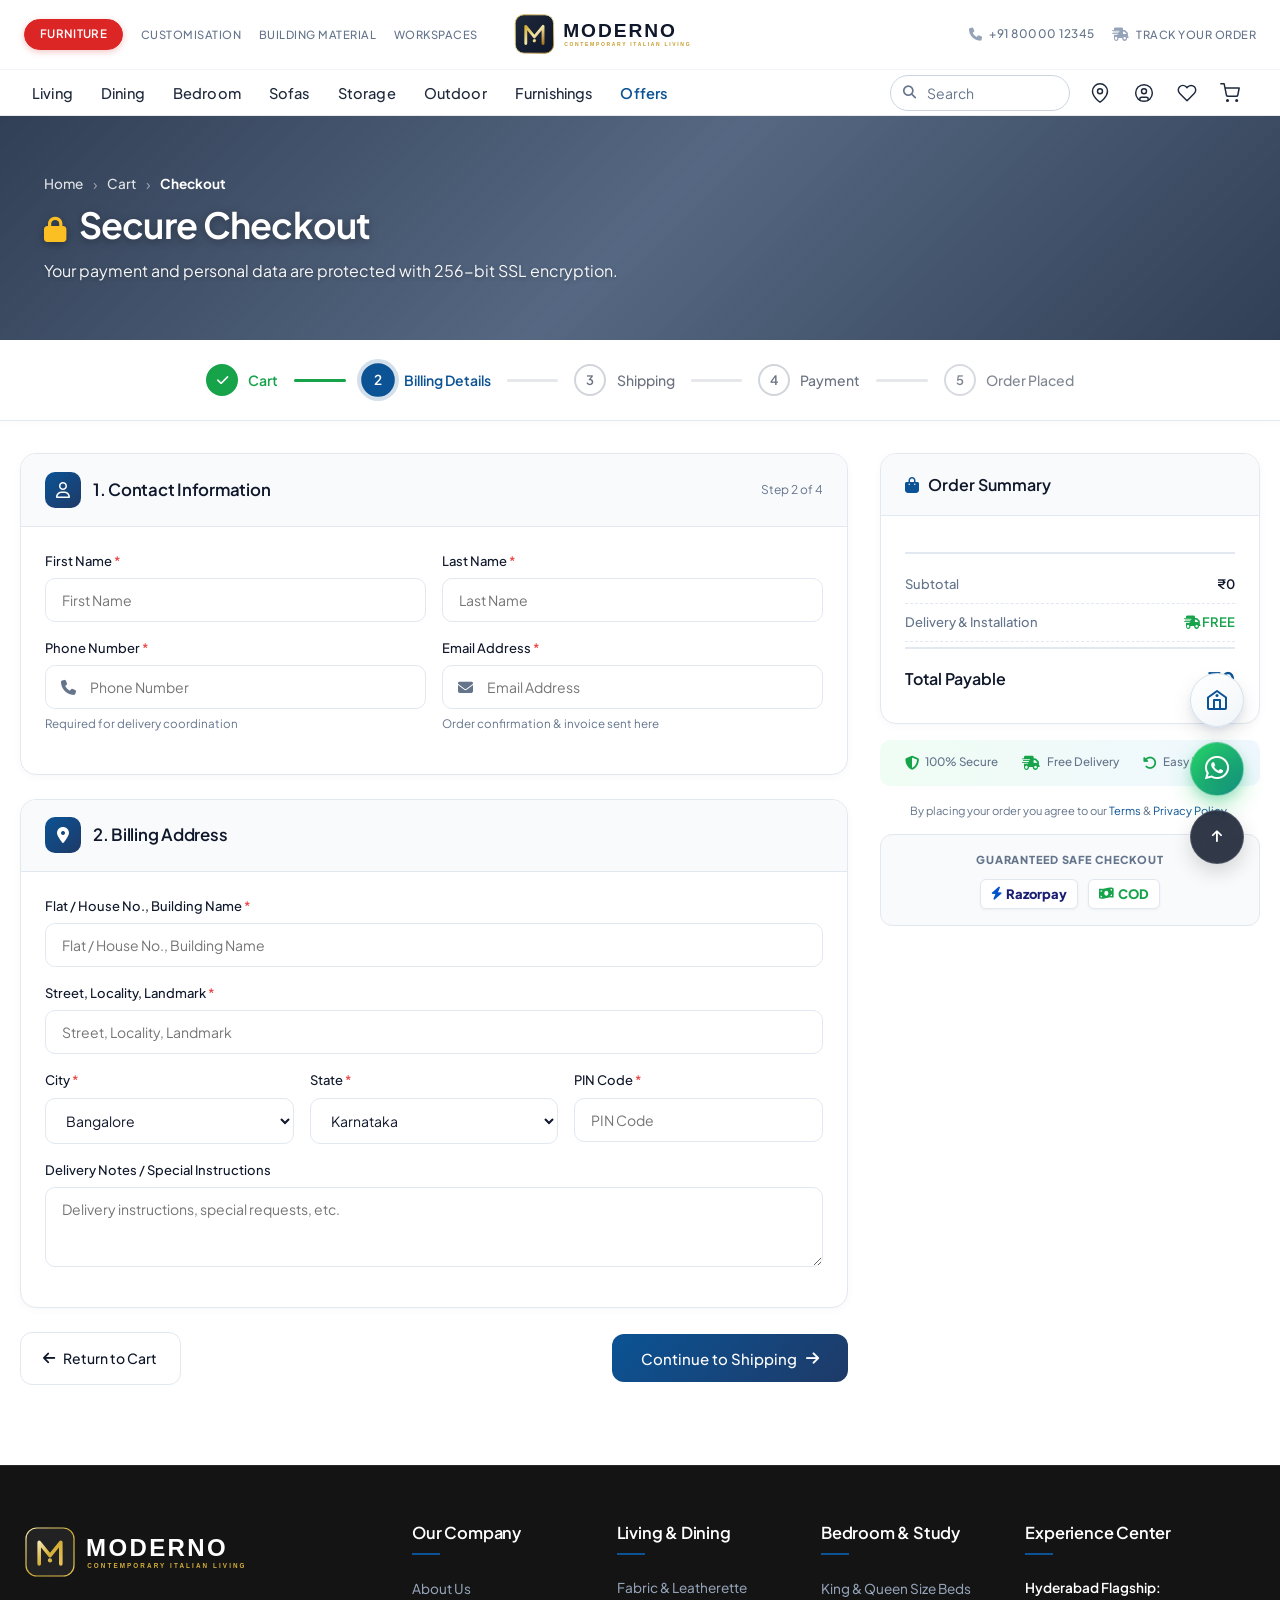
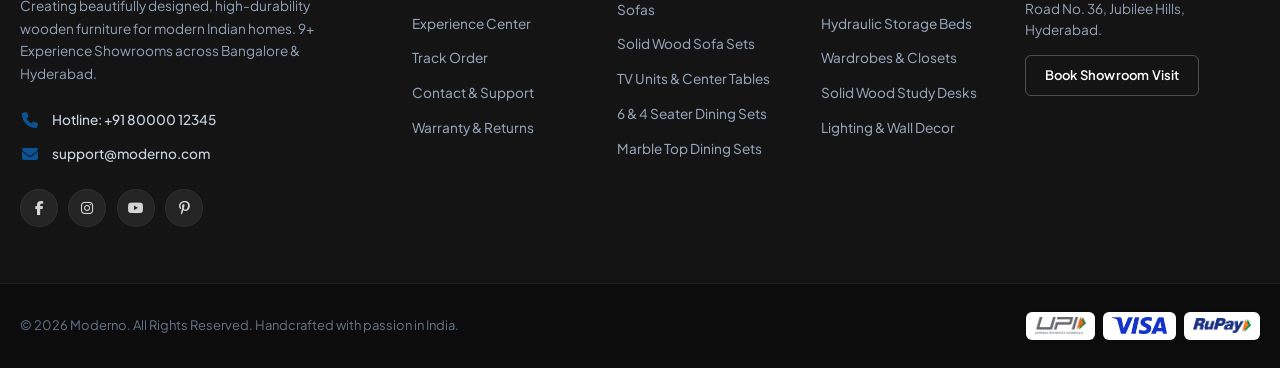
==== commit ef83ac48: "Fix static form enquiry & quotation submission for Vercel deployment" ====
--- a/checkout.html
+++ b/checkout.html
@@ -2993,19 +2993,12 @@
         btn.innerHTML = '<i class="fa-solid fa-circle-notch fa-spin"></i> Initializing Demo Gateway Terminal...';
     }
 
-    fetch('api/create_razorpay_order.php', {
-        method: 'POST',
-        headers: { 'Content-Type': 'application/json' },
-        body: JSON.stringify({
-            amount: finalTotal,
-            customer_name: fullName,
-            customer_phone: phone,
-            customer_email: email,
-            payment_method: 'demo_gateway'
-        })
-    })
-    .then(res => res.json())
-    .then(orderData => {
+    Promise.resolve({
+                status: 'success',
+                order_id: 'DEMO_ORD_' + Date.now(),
+                amount: typeof finalTotal !== 'undefined' ? finalTotal : 1000,
+                currency: 'INR'
+            }).then(orderData => {
         if (btn) {
             btn.disabled = false;
             btn.innerHTML = '<i class="fa-solid fa-lock"></i> <span id="coPlaceOrderBtnText">Proceed to Demo Payment Gateway (&#x20B9;' + finalTotal.toLocaleString('en-IN') + ')</span>';
@@ -3108,47 +3101,46 @@
         btn.innerHTML = '<i class="fa-solid fa-circle-notch fa-spin"></i> Finalizing Order...';
     }
 
-    fetch('api/submit_enquiry.php', {
-        method: 'POST',
-        headers: { 'Content-Type': 'application/json' },
-        body: JSON.stringify(finalPayload)
-    })
-    .then(r => r.json())
-    .then(data => {
-        if (data.status === 'success') {
-            document.getElementById('coOrderId').textContent = 'Order Reference #: ' + data.enquiry_number;
-
-            updateProgressBar(5);
-            const step5 = document.getElementById('step-btn-5');
-            const num5 = document.getElementById('step-num-5');
-            if (step5) step5.className = 'co-step done';
-            if (num5) num5.innerHTML = '<i class="fa-solid fa-check"></i>';
-            const line45 = document.getElementById('line-4-5');
-            if (line45) line45.className = 'co-step-line done';
-
-            document.getElementById('coLayout').style.display = 'none';
-            document.getElementById('coEmpty').style.display = 'none';
-            document.getElementById('coSuccess').style.display = 'block';
-
-            if (window.cartManager) {
-                window.cartManager.cart = [];
-                window.cartManager.discountPercent = 0;
-                window.cartManager.saveCart();
-                window.cartManager.updateBadges();
-            }
-
-            window.scrollTo({ top: 0, behavior: 'smooth' });
-        } else {
-            throw new Error(data.message || 'Failed to complete order submission.');
-        }
-    })
-    .catch(err => {
-        if (btn) {
-            btn.disabled = false;
-            btn.innerHTML = '<i class="fa-solid fa-lock"></i> <span id="coPlaceOrderBtnText">Try Again</span>';
-        }
-        if (typeof Swal !== 'undefined') {
-            Swal.fire({ icon: 'error', title: 'Order Submission Error', text: err.message, confirmButtonColor: '#0052cc' });
+    setTimeout(() => {
+                const demoId = Math.floor(1000 + Math.random() * 9000);
+                const demoEnquiryNumber = 'ENQ-' + new Date().getFullYear() + String(demoId);
+                const demoData = {
+                    status: 'success',
+                    message: 'Your enquiry & quotation request has been processed successfully!',
+                    enquiry_number: demoEnquiryNumber,
+                    enquiry_id: demoId,
+                    customer_name: (finalPayload.customer_name || (finalPayload.first_name || '') + ' ' + (finalPayload.last_name || '')).trim() || 'Valued Customer',
+                    customer_email: finalPayload.customer_email || finalPayload.email || 'customer@example.com',
+                    customer_phone: finalPayload.customer_phone || finalPayload.phone || '9876543210',
+                    delivery_address: finalPayload.delivery_address || ((finalPayload.flat_no || '') + ', ' + (finalPayload.street || '') + ', ' + (finalPayload.city || '')).trim() || 'Hyderabad, Telangana',
+                    payment_method: finalPayload.payment_method || 'Product Enquiry (Quotation Request)',
+                    total_amount: finalPayload.total_amount || finalPayload.amount || 0,
+                    created_at: new Date().toISOString().replace('T', ' ').substring(0, 19),
+                    items: finalPayload.items || []
+                };
+
+                try {
+                    const existing = JSON.parse(localStorage.getItem('moderno_enquiries') || '[]');
+                    existing.unshift(demoData);
+                    localStorage.setItem('moderno_enquiries', JSON.stringify(existing));
+                } catch(e){}
+
+                if (window.cartManager) {
+                    window.cartManager.cart = [];
+                    window.cartManager.saveCart();
+                    window.cartManager.updateBadges();
+                    window.cartManager.renderCartDrawer();
+                    if (typeof window.renderCartPage === 'function') {
+                        window.renderCartPage();
+                    }
+                }
+
+                if (typeof renderEnquirySuccessUI === 'function') {
+                    renderEnquirySuccessUI(demoData);
+                } else if (typeof window.renderEnquirySuccessUI === 'function') {
+                    window.renderEnquirySuccessUI(demoData);
+                }
+            }, 500);
         } else if (window.cartManager) {
             window.cartManager.showToast('Error: ' + err.message, 'error');
         }
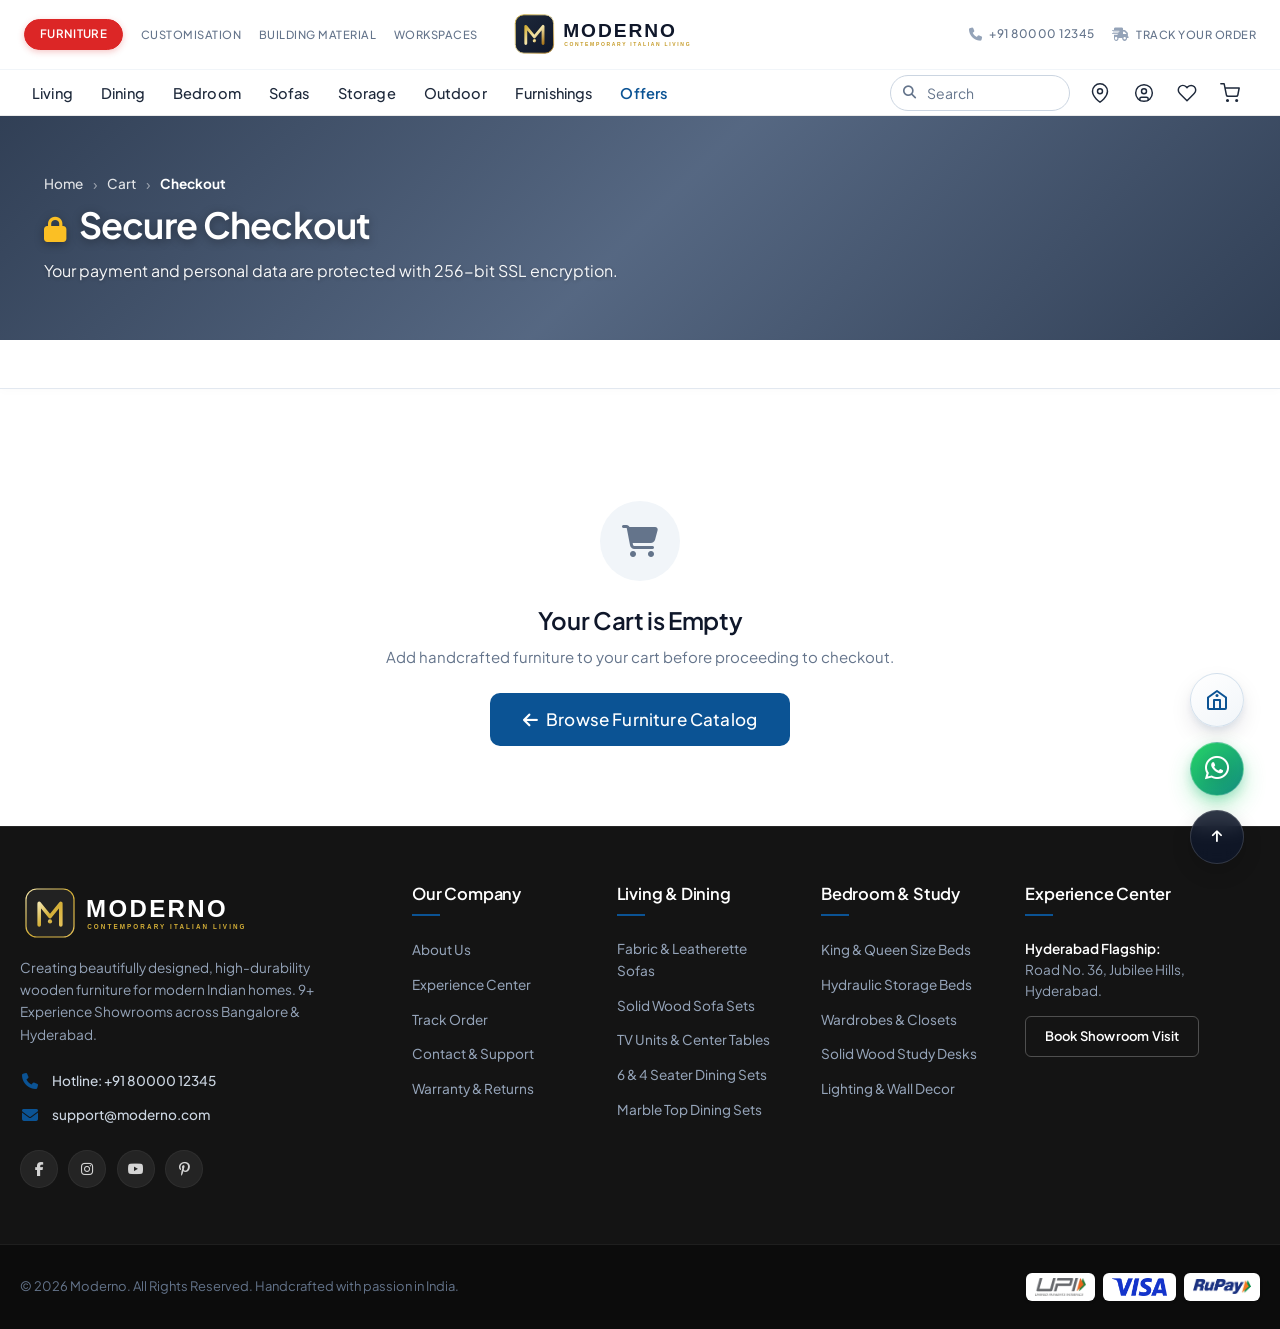
==== commit abad57b8: "Revert changes and restore codebase to Initial production static deployment (1d5075e)" ====
--- a/checkout.html
+++ b/checkout.html
@@ -2993,12 +2993,19 @@
         btn.innerHTML = '<i class="fa-solid fa-circle-notch fa-spin"></i> Initializing Demo Gateway Terminal...';
     }
 
-    Promise.resolve({
-                status: 'success',
-                order_id: 'DEMO_ORD_' + Date.now(),
-                amount: typeof finalTotal !== 'undefined' ? finalTotal : 1000,
-                currency: 'INR'
-            }).then(orderData => {
+    fetch('api/create_razorpay_order.php', {
+        method: 'POST',
+        headers: { 'Content-Type': 'application/json' },
+        body: JSON.stringify({
+            amount: finalTotal,
+            customer_name: fullName,
+            customer_phone: phone,
+            customer_email: email,
+            payment_method: 'demo_gateway'
+        })
+    })
+    .then(res => res.json())
+    .then(orderData => {
         if (btn) {
             btn.disabled = false;
             btn.innerHTML = '<i class="fa-solid fa-lock"></i> <span id="coPlaceOrderBtnText">Proceed to Demo Payment Gateway (&#x20B9;' + finalTotal.toLocaleString('en-IN') + ')</span>';
@@ -3101,46 +3108,47 @@
         btn.innerHTML = '<i class="fa-solid fa-circle-notch fa-spin"></i> Finalizing Order...';
     }
 
-    setTimeout(() => {
-                const demoId = Math.floor(1000 + Math.random() * 9000);
-                const demoEnquiryNumber = 'ENQ-' + new Date().getFullYear() + String(demoId);
-                const demoData = {
-                    status: 'success',
-                    message: 'Your enquiry & quotation request has been processed successfully!',
-                    enquiry_number: demoEnquiryNumber,
-                    enquiry_id: demoId,
-                    customer_name: (finalPayload.customer_name || (finalPayload.first_name || '') + ' ' + (finalPayload.last_name || '')).trim() || 'Valued Customer',
-                    customer_email: finalPayload.customer_email || finalPayload.email || 'customer@example.com',
-                    customer_phone: finalPayload.customer_phone || finalPayload.phone || '9876543210',
-                    delivery_address: finalPayload.delivery_address || ((finalPayload.flat_no || '') + ', ' + (finalPayload.street || '') + ', ' + (finalPayload.city || '')).trim() || 'Hyderabad, Telangana',
-                    payment_method: finalPayload.payment_method || 'Product Enquiry (Quotation Request)',
-                    total_amount: finalPayload.total_amount || finalPayload.amount || 0,
-                    created_at: new Date().toISOString().replace('T', ' ').substring(0, 19),
-                    items: finalPayload.items || []
-                };
-
-                try {
-                    const existing = JSON.parse(localStorage.getItem('moderno_enquiries') || '[]');
-                    existing.unshift(demoData);
-                    localStorage.setItem('moderno_enquiries', JSON.stringify(existing));
-                } catch(e){}
-
-                if (window.cartManager) {
-                    window.cartManager.cart = [];
-                    window.cartManager.saveCart();
-                    window.cartManager.updateBadges();
-                    window.cartManager.renderCartDrawer();
-                    if (typeof window.renderCartPage === 'function') {
-                        window.renderCartPage();
-                    }
-                }
-
-                if (typeof renderEnquirySuccessUI === 'function') {
-                    renderEnquirySuccessUI(demoData);
-                } else if (typeof window.renderEnquirySuccessUI === 'function') {
-                    window.renderEnquirySuccessUI(demoData);
-                }
-            }, 500);
+    fetch('api/submit_enquiry.php', {
+        method: 'POST',
+        headers: { 'Content-Type': 'application/json' },
+        body: JSON.stringify(finalPayload)
+    })
+    .then(r => r.json())
+    .then(data => {
+        if (data.status === 'success') {
+            document.getElementById('coOrderId').textContent = 'Order Reference #: ' + data.enquiry_number;
+
+            updateProgressBar(5);
+            const step5 = document.getElementById('step-btn-5');
+            const num5 = document.getElementById('step-num-5');
+            if (step5) step5.className = 'co-step done';
+            if (num5) num5.innerHTML = '<i class="fa-solid fa-check"></i>';
+            const line45 = document.getElementById('line-4-5');
+            if (line45) line45.className = 'co-step-line done';
+
+            document.getElementById('coLayout').style.display = 'none';
+            document.getElementById('coEmpty').style.display = 'none';
+            document.getElementById('coSuccess').style.display = 'block';
+
+            if (window.cartManager) {
+                window.cartManager.cart = [];
+                window.cartManager.discountPercent = 0;
+                window.cartManager.saveCart();
+                window.cartManager.updateBadges();
+            }
+
+            window.scrollTo({ top: 0, behavior: 'smooth' });
+        } else {
+            throw new Error(data.message || 'Failed to complete order submission.');
+        }
+    })
+    .catch(err => {
+        if (btn) {
+            btn.disabled = false;
+            btn.innerHTML = '<i class="fa-solid fa-lock"></i> <span id="coPlaceOrderBtnText">Try Again</span>';
+        }
+        if (typeof Swal !== 'undefined') {
+            Swal.fire({ icon: 'error', title: 'Order Submission Error', text: err.message, confirmButtonColor: '#0052cc' });
         } else if (window.cartManager) {
             window.cartManager.showToast('Error: ' + err.message, 'error');
         }
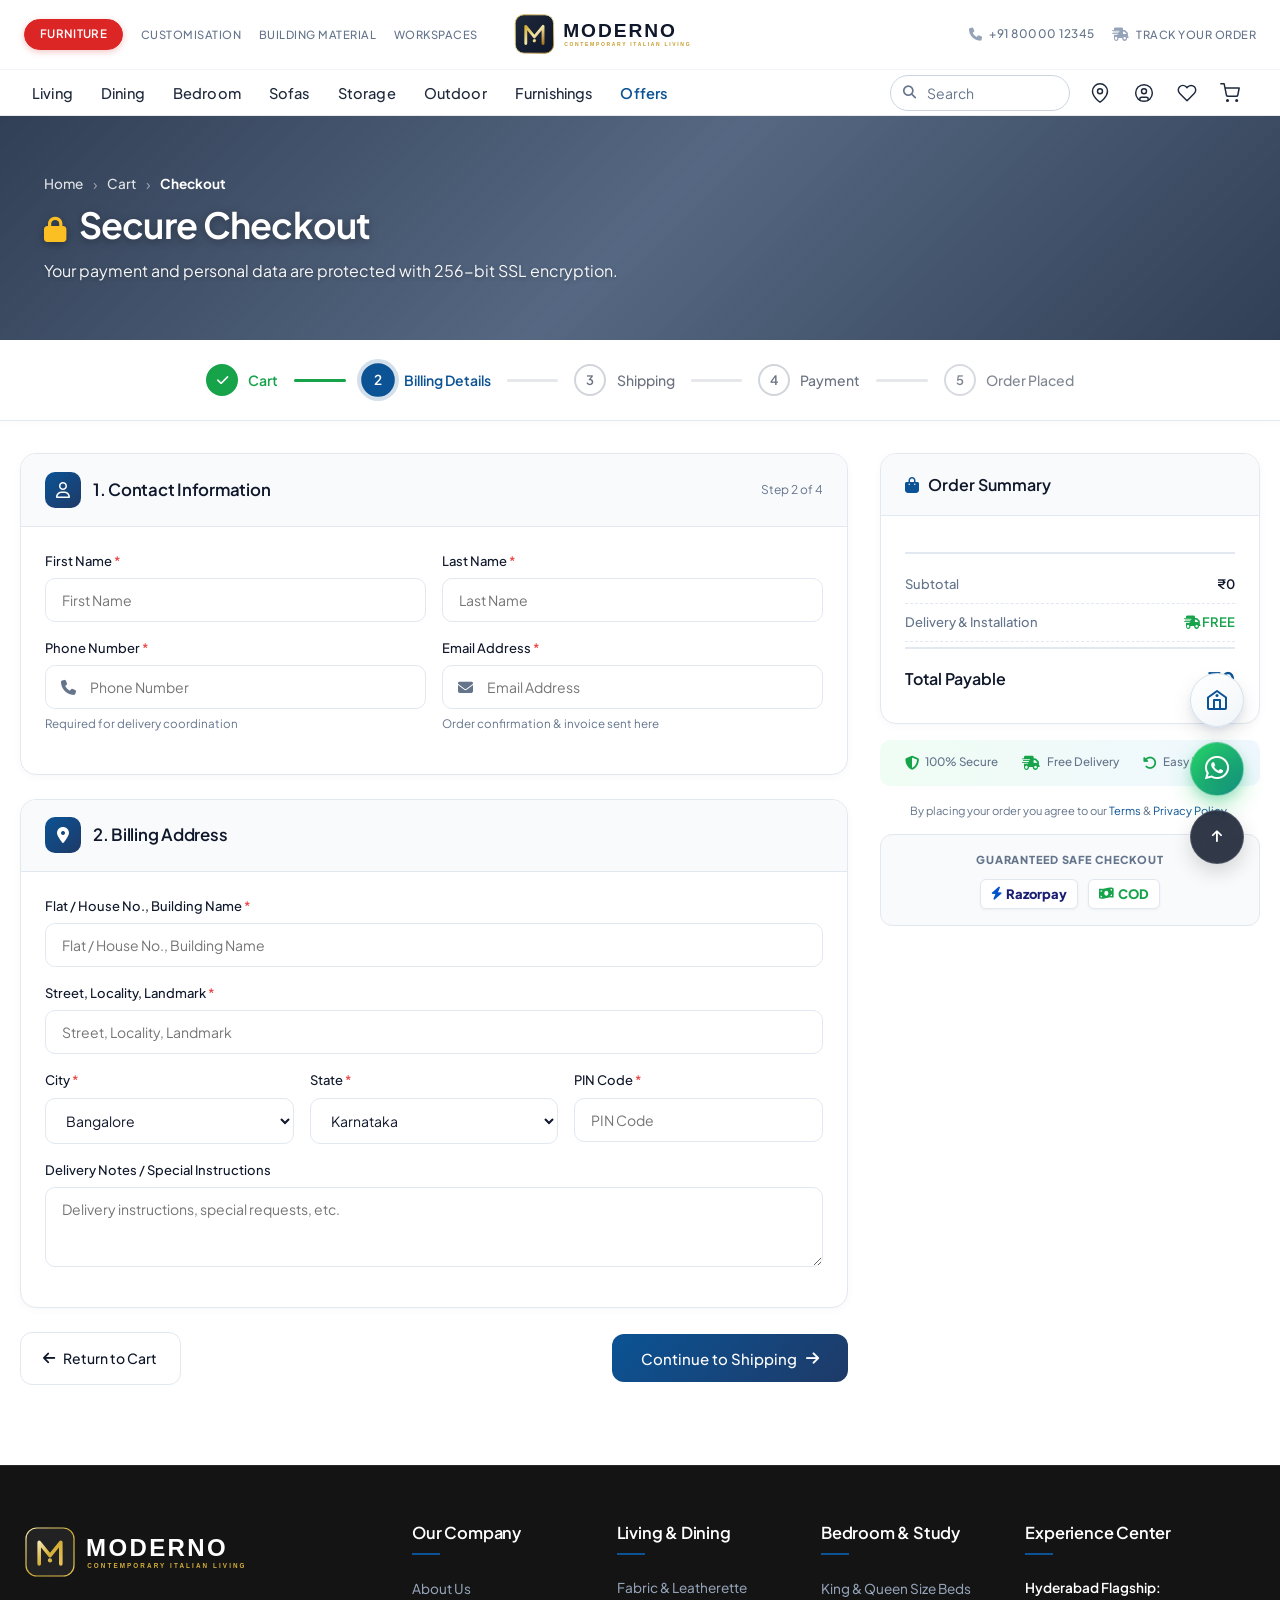
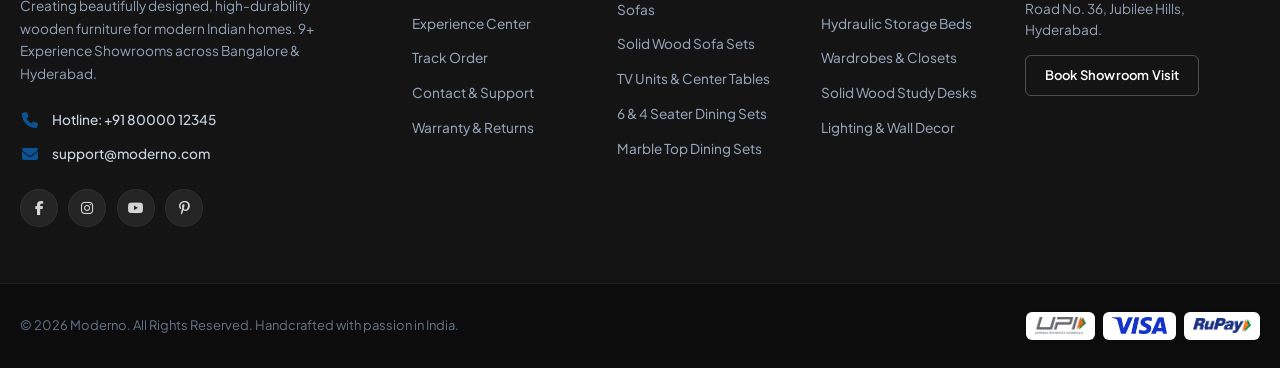
==== commit 4d79604c: "Handle static COD & Product Enquiry submission with built-in success UI" ====
--- a/checkout.html
+++ b/checkout.html
@@ -3108,47 +3108,43 @@
         btn.innerHTML = '<i class="fa-solid fa-circle-notch fa-spin"></i> Finalizing Order...';
     }
 
-    fetch('api/submit_enquiry.php', {
-        method: 'POST',
-        headers: { 'Content-Type': 'application/json' },
-        body: JSON.stringify(finalPayload)
-    })
-    .then(r => r.json())
-    .then(data => {
-        if (data.status === 'success') {
-            document.getElementById('coOrderId').textContent = 'Order Reference #: ' + data.enquiry_number;
-
-            updateProgressBar(5);
-            const step5 = document.getElementById('step-btn-5');
-            const num5 = document.getElementById('step-num-5');
-            if (step5) step5.className = 'co-step done';
-            if (num5) num5.innerHTML = '<i class="fa-solid fa-check"></i>';
-            const line45 = document.getElementById('line-4-5');
-            if (line45) line45.className = 'co-step-line done';
-
-            document.getElementById('coLayout').style.display = 'none';
-            document.getElementById('coEmpty').style.display = 'none';
-            document.getElementById('coSuccess').style.display = 'block';
-
-            if (window.cartManager) {
-                window.cartManager.cart = [];
-                window.cartManager.discountPercent = 0;
-                window.cartManager.saveCart();
-                window.cartManager.updateBadges();
-            }
-
-            window.scrollTo({ top: 0, behavior: 'smooth' });
-        } else {
-            throw new Error(data.message || 'Failed to complete order submission.');
+    setTimeout(() => {
+        const demoId = Math.floor(1000 + Math.random() * 9000);
+        const demoEnquiryNumber = 'ENQ-' + new Date().getFullYear() + String(demoId);
+        const data = {
+            status: 'success',
+            message: 'Your enquiry & quotation request has been processed successfully!',
+            enquiry_number: demoEnquiryNumber,
+            enquiry_id: demoId
+        };
+
+        const orderIdElem = document.getElementById('coOrderId');
+        if (orderIdElem) orderIdElem.textContent = 'Order Reference #: ' + data.enquiry_number;
+
+        if (typeof updateProgressBar === 'function') updateProgressBar(5);
+        const step5 = document.getElementById('step-btn-5');
+        const num5 = document.getElementById('step-num-5');
+        if (step5) step5.className = 'co-step done';
+        if (num5) num5.innerHTML = '<i class="fa-solid fa-check"></i>';
+        const line45 = document.getElementById('line-4-5');
+        if (line45) line45.className = 'co-step-line done';
+
+        const coLayout = document.getElementById('coLayout');
+        const coEmpty = document.getElementById('coEmpty');
+        const coSuccess = document.getElementById('coSuccess');
+        if (coLayout) coLayout.style.display = 'none';
+        if (coEmpty) coEmpty.style.display = 'none';
+        if (coSuccess) coSuccess.style.display = 'block';
+
+        if (window.cartManager) {
+            window.cartManager.cart = [];
+            window.cartManager.discountPercent = 0;
+            window.cartManager.saveCart();
+            window.cartManager.updateBadges();
         }
-    })
-    .catch(err => {
-        if (btn) {
-            btn.disabled = false;
-            btn.innerHTML = '<i class="fa-solid fa-lock"></i> <span id="coPlaceOrderBtnText">Try Again</span>';
-        }
-        if (typeof Swal !== 'undefined') {
-            Swal.fire({ icon: 'error', title: 'Order Submission Error', text: err.message, confirmButtonColor: '#0052cc' });
+
+        window.scrollTo({ top: 0, behavior: 'smooth' });
+    }, 300);
         } else if (window.cartManager) {
             window.cartManager.showToast('Error: ' + err.message, 'error');
         }
